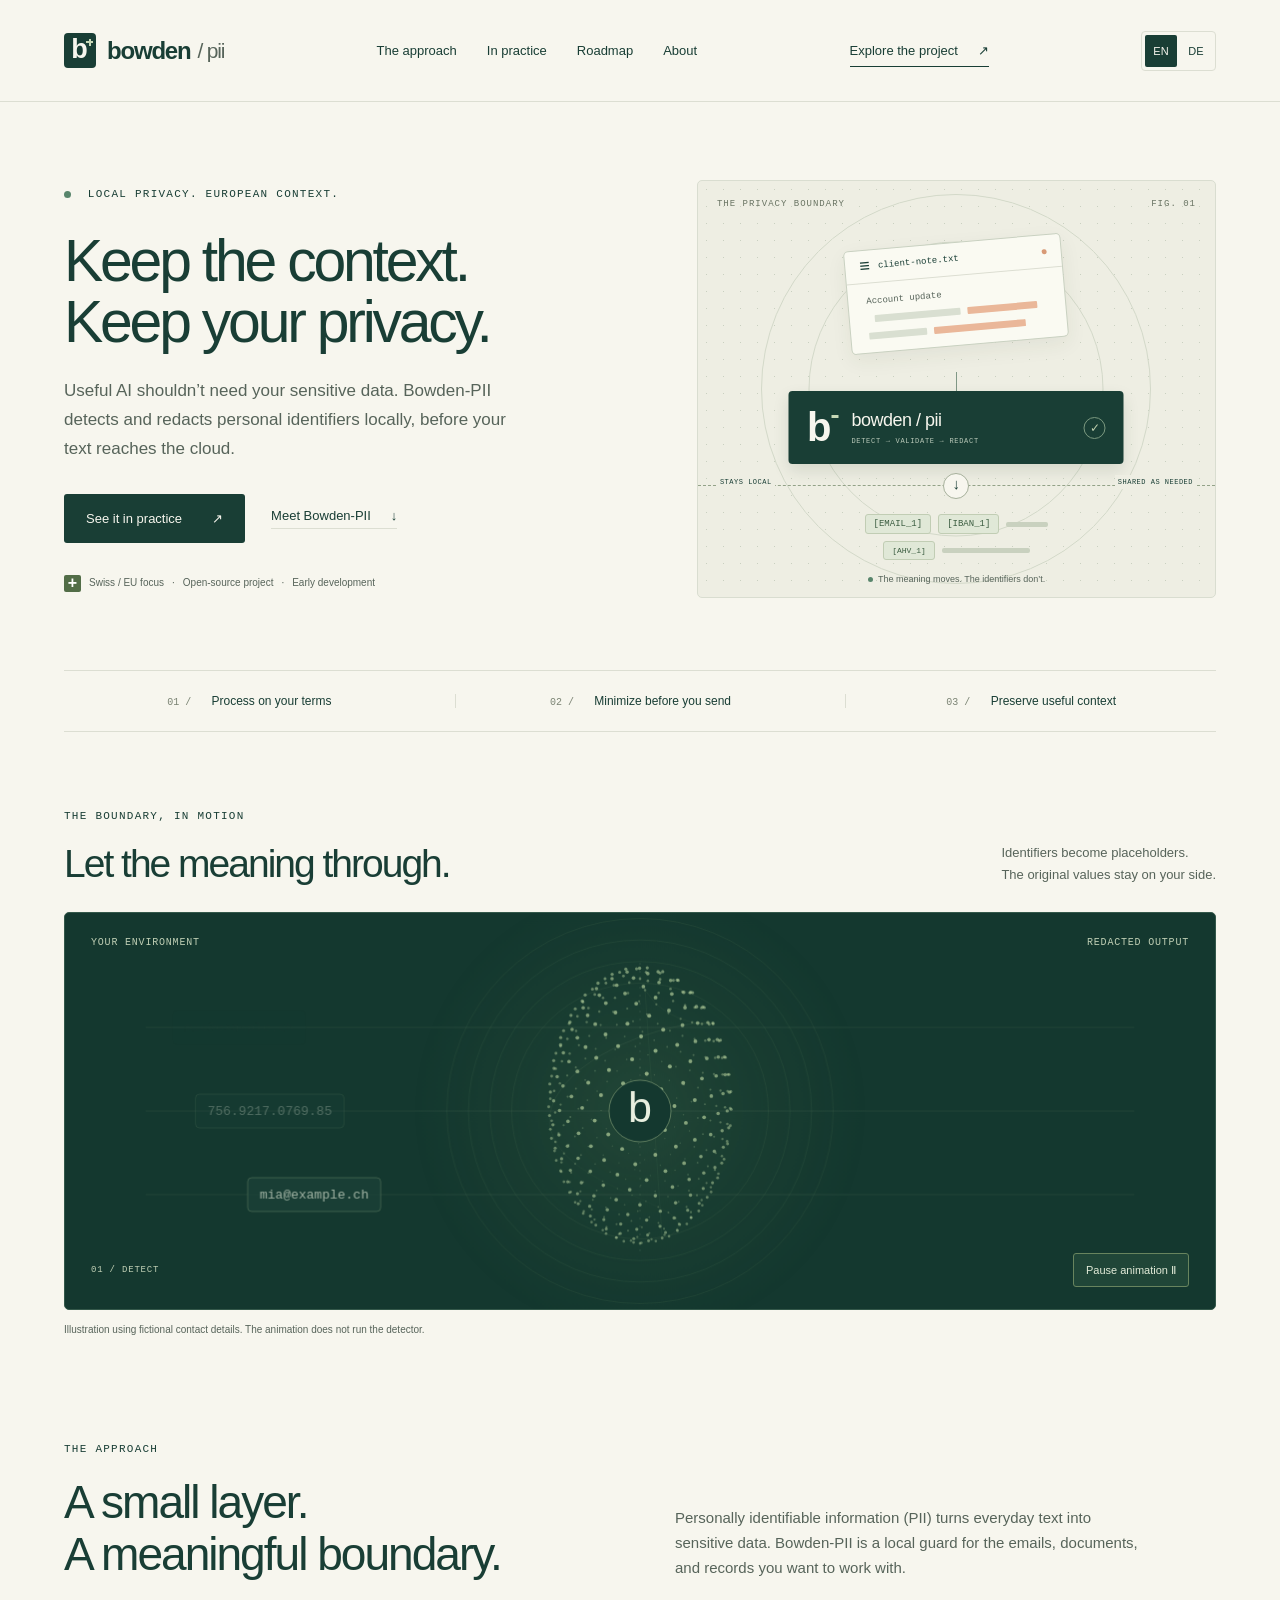
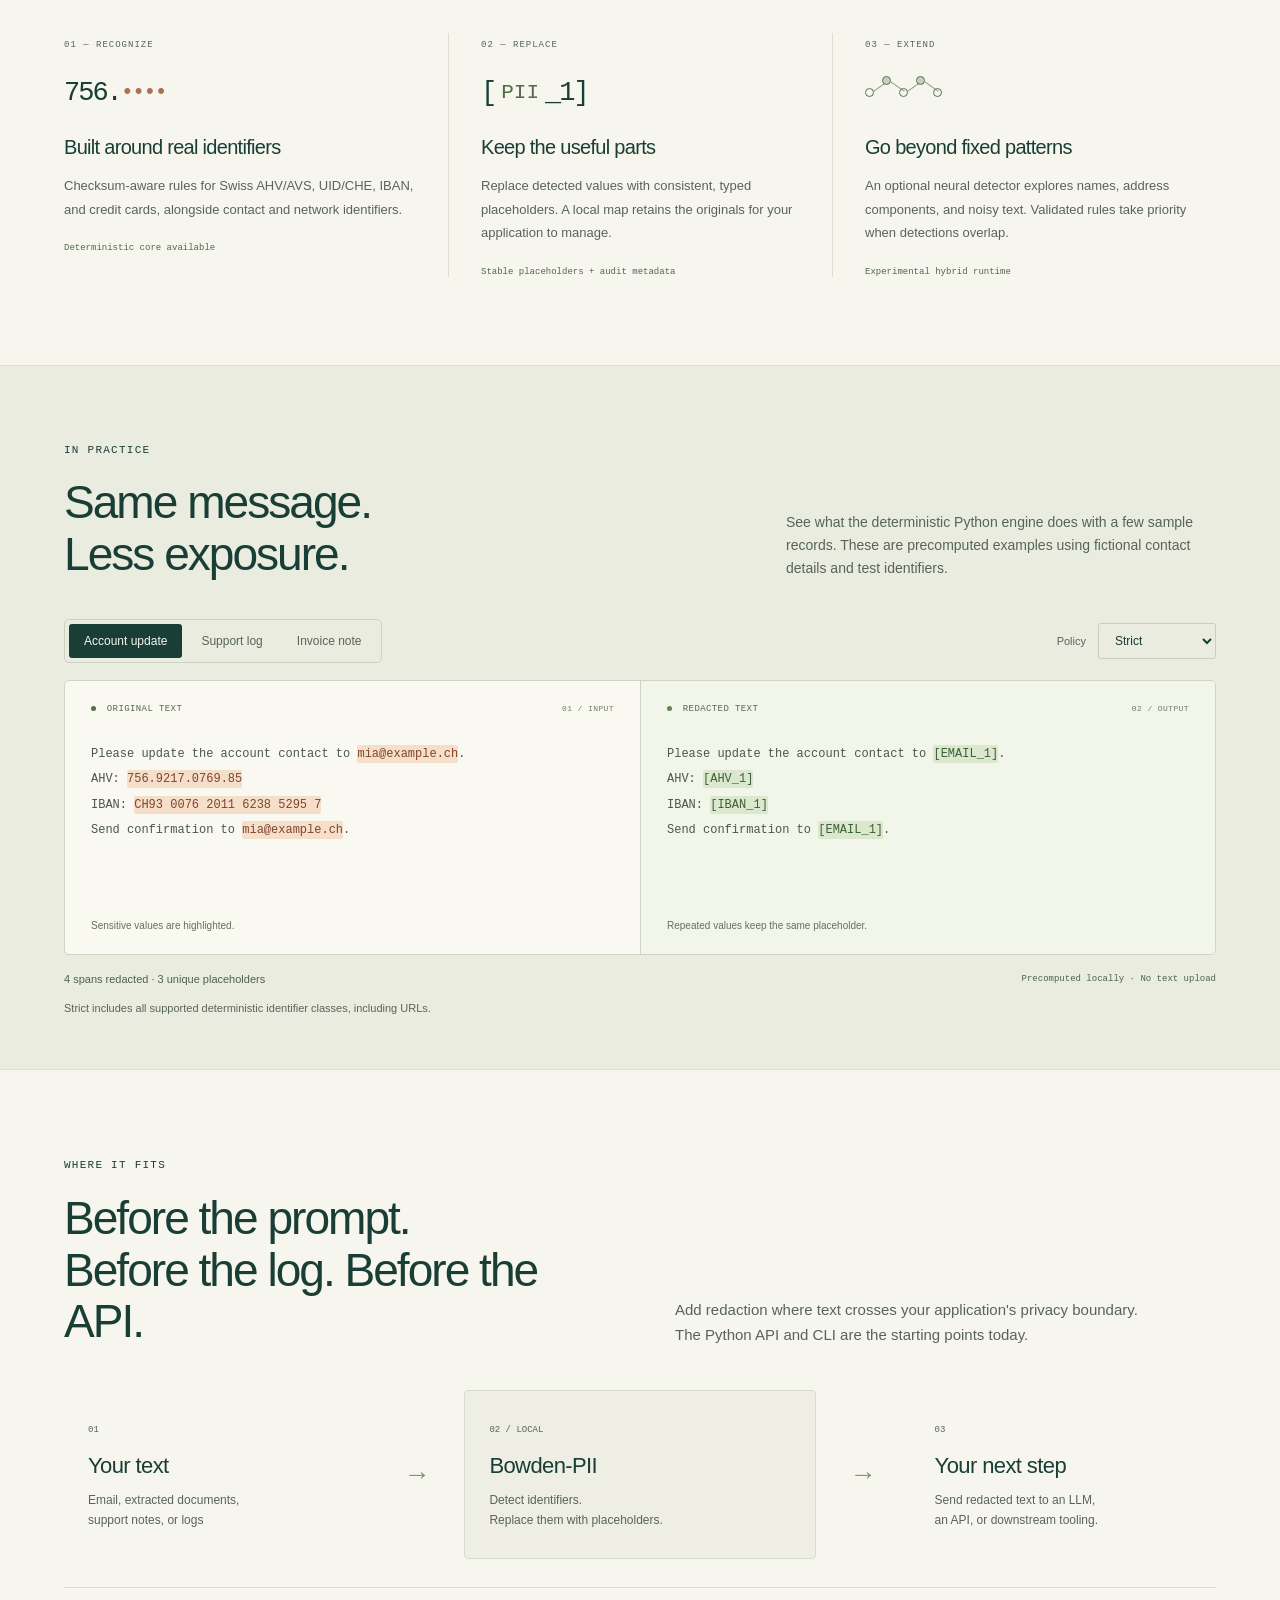
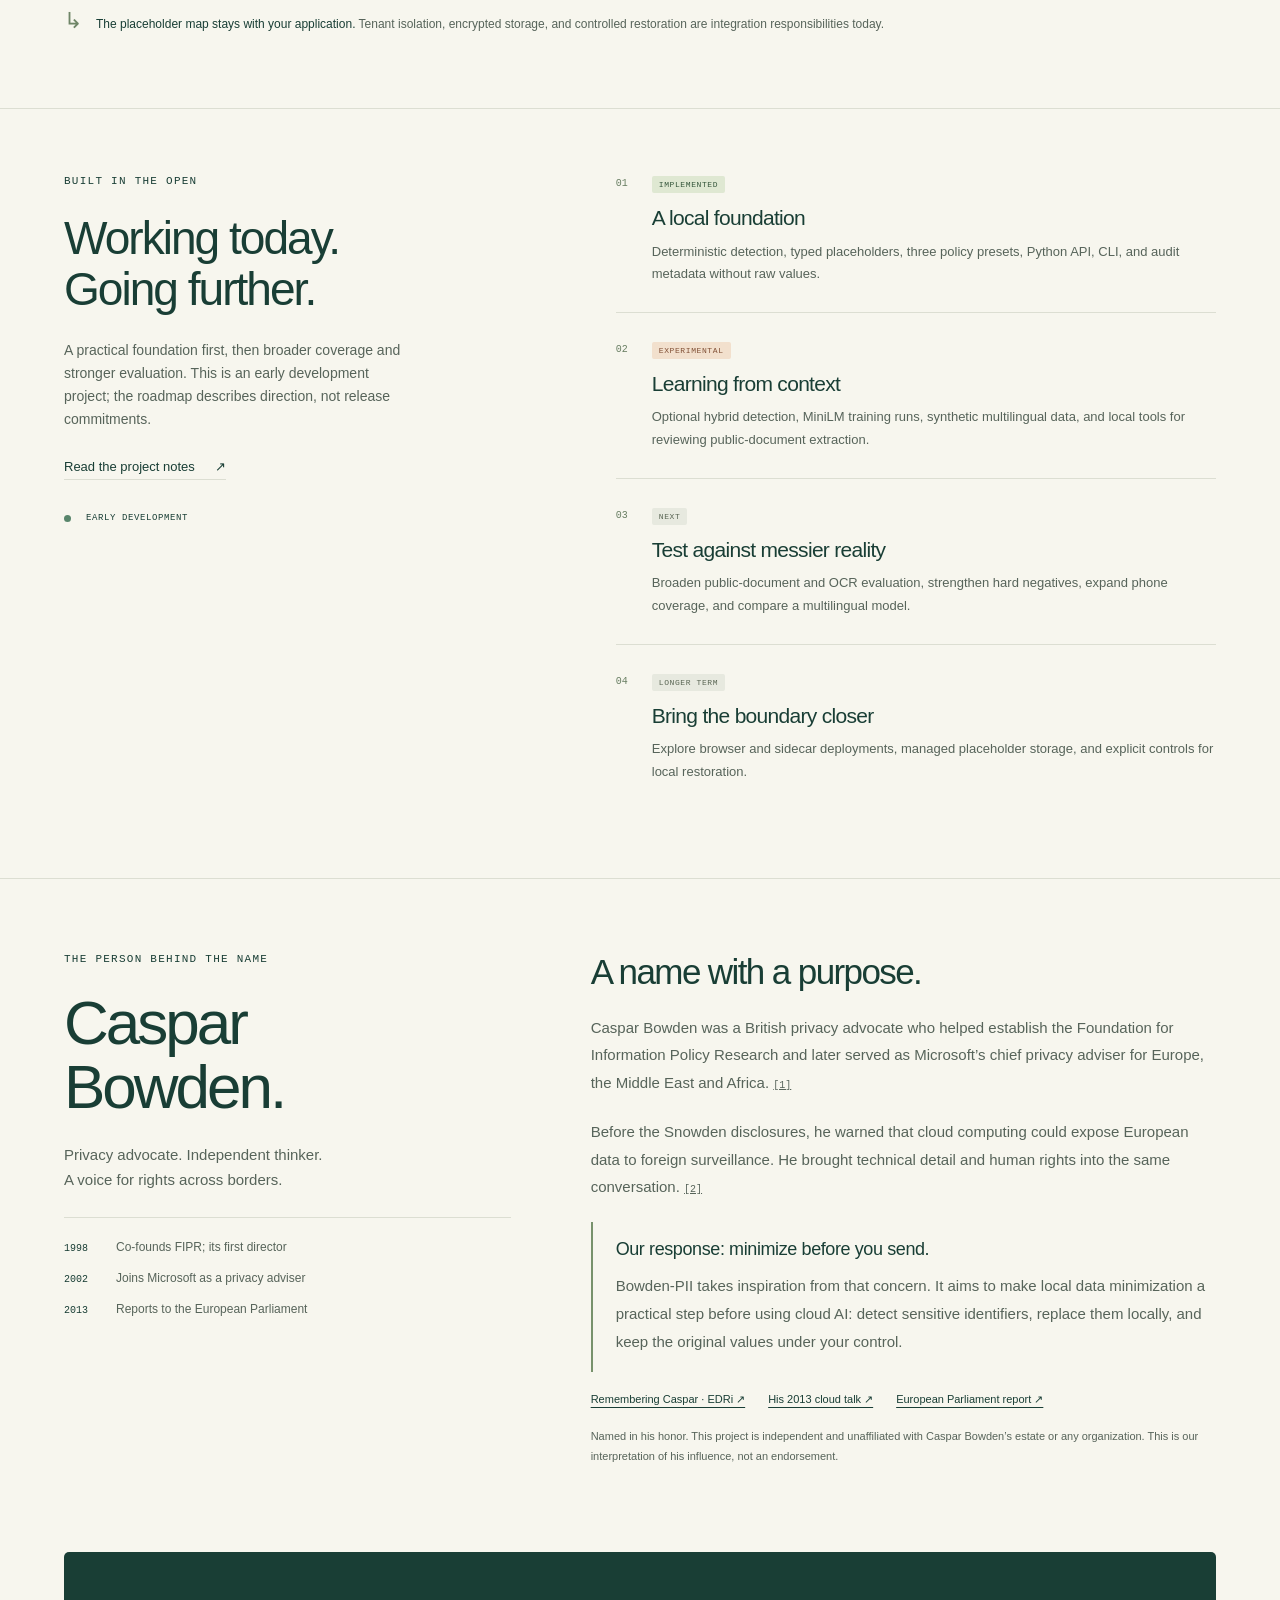
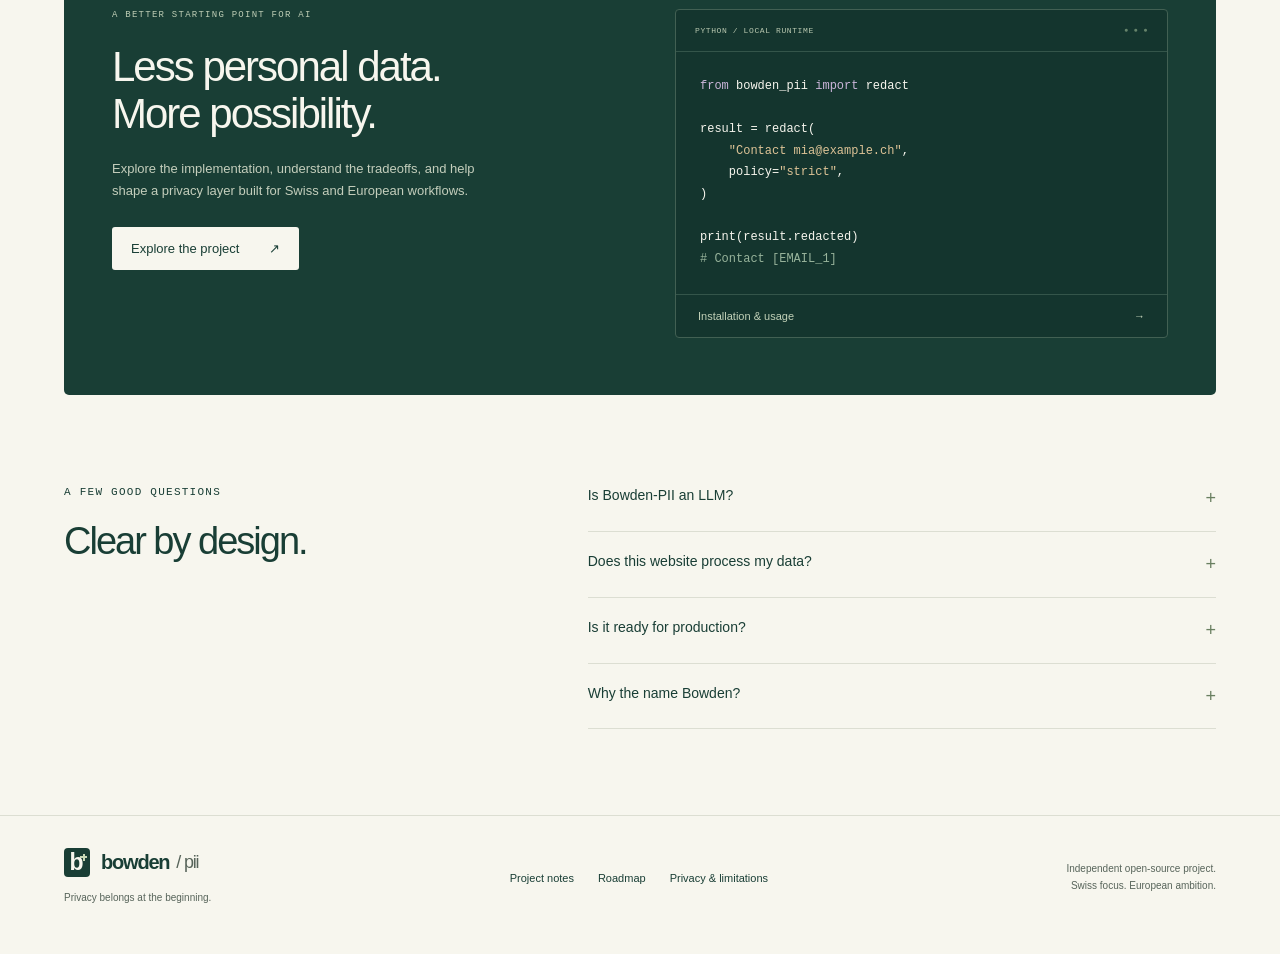
==== website/index.html @ a7e9c9dd "Build bilingual Bowden-PII website with GitHub Pages deployment" ====
<!doctype html>
<html lang="en">
  <head>
    <meta charset="utf-8" />
    <meta name="viewport" content="width=device-width, initial-scale=1" />
    <meta name="theme-color" content="#183f36" />
    <meta
      name="description"
      content="Bowden-PII is an open-source local privacy layer for Swiss and European data. Detect sensitive identifiers and redact text before it reaches an AI service."
    />
    <meta
      property="og:title"
      content="Bowden-PII — Keep the context. Keep your privacy."
    />
    <meta
      property="og:description"
      content="A local privacy layer for Swiss and European data. Explore the project, its working redaction core, and what comes next."
    />
    <meta property="og:type" content="website" />
    <meta property="og:url" content="https://bowden-pii.com/" />
    <meta property="og:locale" content="en_GB" />
    <title>Bowden-PII — Keep the context. Keep your privacy.</title>
    <link rel="icon" href="./favicon.svg" type="image/svg+xml" />
    <link rel="stylesheet" href="./styles.css" />
    <script src="./examples.js" defer></script>
    <script src="./site.js" defer></script>
    <script src="./motion.js" defer></script>
    <link rel="alternate" hreflang="en" href="./index.html" />
    <link rel="alternate" hreflang="de" href="./de/index.html" />
    <link rel="alternate" hreflang="x-default" href="./index.html" />
    <link rel="canonical" href="https://bowden-pii.com/" />
  </head>
  <body>
    <a class="skip-link" href="#main">Skip to content</a>
    <header class="site-header">
      <a class="brand" href="./" aria-label="Bowden-PII home"
        ><span class="brand-mark" aria-hidden="true">b<span></span></span
        >bowden<span class="brand-suffix">/ pii</span></a
      >
      <nav aria-label="Main navigation">
        <a href="#approach">The approach</a>
        <a href="#in-practice">In practice</a>
        <a href="#roadmap">Roadmap</a>
        <a href="#about">About</a>
      </nav>
      <a class="header-cta" href="#get-started"
        >Explore the project <span aria-hidden="true">↗</span></a
      >
      <div class="language-switch" role="group" aria-label="Language">
        <a
          href="./index.html"
          lang="en"
          hreflang="en"
          aria-label="English"
          aria-current="page"
          >EN</a
        ><a href="./de/index.html" lang="de" hreflang="de" aria-label="Deutsch"
          >DE</a
        >
      </div>
    </header>

    <main id="main">
      <section class="hero section-wrap" aria-labelledby="hero-title">
        <div class="hero-copy">
          <p class="eyebrow">
            <span class="status-dot"></span> LOCAL PRIVACY. EUROPEAN CONTEXT.
          </p>
          <h1 id="hero-title">
            Keep the context.<br />Keep your <em>privacy.</em>
          </h1>
          <p class="hero-description">
            Useful AI shouldn’t need your sensitive data. Bowden-PII detects and
            redacts personal identifiers locally, before your text reaches the
            cloud.
          </p>
          <div class="hero-actions">
            <a class="button button-primary" href="#in-practice"
              >See it in practice <span aria-hidden="true">↗</span></a
            >
            <a class="text-link" href="#approach"
              >Meet Bowden-PII <span aria-hidden="true">↓</span></a
            >
          </div>
          <p class="hero-note">
            <span class="small-cross" aria-hidden="true">+</span> Swiss / EU
            focus <span>·</span> Open-source project <span>·</span> Early
            development
          </p>
        </div>

        <div
          class="privacy-diagram"
          role="img"
          aria-label="A local document enters Bowden-PII. Sensitive values stay local, while redacted text can be sent to an AI service."
        >
          <div class="diagram-topline">
            <span>THE PRIVACY BOUNDARY</span><span>FIG. 01</span>
          </div>
          <div class="diagram-orbit orbit-one"></div>
          <div class="diagram-orbit orbit-two"></div>
          <div class="diagram-document">
            <div class="document-heading">
              <span class="document-icon" aria-hidden="true">≡</span>
              client-note.txt <span class="document-dot"></span>
            </div>
            <div class="document-body">
              <span>Account update</span><br /><span
                class="document-line"
              ></span
              ><span class="sensitive-line"></span
              ><span class="document-line short"></span
              ><span class="sensitive-line medium"></span>
            </div>
          </div>
          <div class="connector connector-top"></div>
          <div class="diagram-engine">
            <span class="engine-symbol" aria-hidden="true">b<span></span></span>
            <div>
              <strong>bowden / pii</strong
              ><span>DETECT → VALIDATE → REDACT</span>
            </div>
            <span class="engine-check" aria-hidden="true">✓</span>
          </div>
          <div class="diagram-boundary">
            <span>STAYS LOCAL</span
            ><span class="boundary-lock" aria-hidden="true">↓</span
            ><span>SHARED AS NEEDED</span>
          </div>
          <div class="diagram-output">
            <span class="output-tag">[EMAIL_1]</span
            ><span class="output-tag">[IBAN_1]</span
            ><span class="output-line"></span
            ><span class="output-tag small">[AHV_1]</span
            ><span class="output-line short"></span>
          </div>
          <div class="diagram-caption">
            <span class="status-dot"></span> The meaning moves. The identifiers
            don’t.
          </div>
        </div>
      </section>

      <div class="principles-strip">
        <div><span>01 /</span> Process on your terms</div>
        <div><span>02 /</span> Minimize before you send</div>
        <div><span>03 /</span> Preserve useful context</div>
      </div>

      <section
        class="motion-section section-wrap"
        aria-labelledby="motion-title"
      >
        <div class="motion-heading">
          <div>
            <p class="eyebrow">THE BOUNDARY, IN MOTION</p>
            <h2 id="motion-title">Let the meaning through.</h2>
          </div>
          <p>
            Identifiers become placeholders.<br />The original values stay on
            your side.
          </p>
        </div>
        <div class="motion-stage" id="motion-stage">
          <canvas id="privacy-canvas" aria-hidden="true"></canvas>
          <div class="motion-topline">
            <span>YOUR ENVIRONMENT</span><span>REDACTED OUTPUT</span>
          </div>
          <div class="motion-bottomline">
            <span id="motion-phase">01 / DETECT</span
            ><button
              type="button"
              id="motion-toggle"
              aria-label="Pause animation"
            >
              Pause animation <span aria-hidden="true">Ⅱ</span>
            </button>
          </div>
          <div class="motion-fallback">
            <span>mia@example.ch</span><span>→ bowden / pii →</span
            ><span>[EMAIL_1]</span>
          </div>
        </div>
        <p class="motion-note">
          Illustration using fictional contact details. The animation does not
          run the detector.
        </p>
      </section>

      <section
        id="approach"
        class="section-wrap approach"
        aria-labelledby="approach-title"
      >
        <div class="section-heading">
          <p class="eyebrow">THE APPROACH</p>
          <h2 id="approach-title">
            A small layer.<br />A meaningful boundary.
          </h2>
          <p>
            Personally identifiable information (PII) turns everyday text into
            sensitive data. Bowden-PII is a local guard for the emails,
            documents, and records you want to work with.
          </p>
        </div>
        <div class="feature-grid">
          <article class="feature">
            <span class="feature-number">01 — RECOGNIZE</span>
            <div class="feature-icon identifier-icon" aria-hidden="true">
              756.<span>••••</span>
            </div>
            <h3>Built around real identifiers</h3>
            <p>
              Checksum-aware rules for Swiss AHV/AVS, UID/CHE, IBAN, and credit
              cards, alongside contact and network identifiers.
            </p>
            <span class="feature-label">Deterministic core available</span>
          </article>
          <article class="feature">
            <span class="feature-number">02 — REPLACE</span>
            <div class="feature-icon placeholder-icon" aria-hidden="true">
              [<span>PII</span>_1]
            </div>
            <h3>Keep the useful parts</h3>
            <p>
              Replace detected values with consistent, typed placeholders. A
              local map retains the originals for your application to manage.
            </p>
            <span class="feature-label"
              >Stable placeholders + audit metadata</span
            >
          </article>
          <article class="feature">
            <span class="feature-number">03 — EXTEND</span>
            <div class="feature-icon neural-icon" aria-hidden="true">
              <i></i><i></i><i></i><i></i><i></i>
            </div>
            <h3>Go beyond fixed patterns</h3>
            <p>
              An optional neural detector explores names, address components,
              and noisy text. Validated rules take priority when detections
              overlap.
            </p>
            <span class="feature-label">Experimental hybrid runtime</span>
          </article>
        </div>
      </section>

      <section
        id="in-practice"
        class="practice-section"
        aria-labelledby="practice-title"
      >
        <div class="section-wrap">
          <div class="practice-heading">
            <div>
              <p class="eyebrow">IN PRACTICE</p>
              <h2 id="practice-title">Same message.<br />Less exposure.</h2>
            </div>
            <p>
              See what the deterministic Python engine does with a few sample
              records. These are precomputed examples using fictional contact
              details and test identifiers.
            </p>
          </div>
          <div class="example-toolbar">
            <div
              class="sample-controls"
              role="group"
              aria-label="Choose an example"
            >
              <button
                type="button"
                class="sample-button active"
                data-example="account"
                aria-pressed="true"
              >
                Account update</button
              ><button
                type="button"
                class="sample-button"
                data-example="support"
                aria-pressed="false"
              >
                Support log</button
              ><button
                type="button"
                class="sample-button"
                data-example="invoice"
                aria-pressed="false"
              >
                Invoice note
              </button>
            </div>
            <label class="policy-control"
              >Policy
              <select id="policy">
                <option value="strict">Strict</option>
                <option value="balanced">Balanced</option>
                <option value="permissive">Permissive</option>
              </select></label
            >
          </div>
          <div class="example-panels">
            <div class="example-panel">
              <div class="panel-label">
                <span
                  ><span class="tiny-dot original-dot"></span> ORIGINAL
                  TEXT</span
                ><span>01 / INPUT</span>
              </div>
              <pre id="original-text">
Please update the account contact to mia@example.ch.
AHV: 756.9217.0769.85
IBAN: CH93 0076 2011 6238 5295 7
Send confirmation to mia@example.ch.</pre
              >
              <div class="panel-footnote">
                Sensitive values are highlighted.
              </div>
            </div>
            <div class="example-panel redacted-panel">
              <div class="panel-label">
                <span
                  ><span class="tiny-dot redacted-dot"></span> REDACTED
                  TEXT</span
                ><span>02 / OUTPUT</span>
              </div>
              <pre id="redacted-text">
Please update the account contact to [EMAIL_1].
AHV: [AHV_1]
IBAN: [IBAN_1]
Send confirmation to [EMAIL_1].</pre
              >
              <div class="panel-footnote">
                Repeated values keep the same placeholder.
              </div>
            </div>
          </div>
          <div class="example-summary">
            <p id="example-summary" role="status" aria-live="polite">
              4 spans redacted · 3 unique placeholders
            </p>
            <span>Precomputed locally · No text upload</span>
          </div>
          <p id="policy-description" class="policy-description">
            Strict includes all supported deterministic identifier classes,
            including URLs.
          </p>
          <noscript
            ><p class="noscript-note">
              JavaScript is disabled. The account example above shows
              strict-policy output. Enable JavaScript to switch examples and
              policies.
            </p></noscript
          >
        </div>
      </section>

      <section
        class="section-wrap workflow-section"
        aria-labelledby="workflow-title"
      >
        <div class="section-heading">
          <p class="eyebrow">WHERE IT FITS</p>
          <h2 id="workflow-title">
            Before the prompt.<br />Before the log. Before the API.
          </h2>
          <p>
            Add redaction where text crosses your application's privacy
            boundary. The Python API and CLI are the starting points today.
          </p>
        </div>
        <div class="flow" aria-label="Workflow">
          <div>
            <span>01</span><strong>Your text</strong>
            <p>Email, extracted documents,<br />support notes, or logs</p>
          </div>
          <span class="flow-arrow" aria-hidden="true">→</span>
          <div class="flow-bowden">
            <span>02 / LOCAL</span><strong>Bowden-PII</strong>
            <p>Detect identifiers.<br />Replace them with placeholders.</p>
          </div>
          <span class="flow-arrow" aria-hidden="true">→</span>
          <div>
            <span>03</span><strong>Your next step</strong>
            <p>
              Send redacted text to an LLM,<br />an API, or downstream tooling.
            </p>
          </div>
        </div>
        <div class="boundary-note">
          <span aria-hidden="true">↳</span>
          <p>
            <strong>The placeholder map stays with your application.</strong>
            Tenant isolation, encrypted storage, and controlled restoration are
            integration responsibilities today.
          </p>
        </div>
      </section>

      <section
        id="roadmap"
        class="roadmap-section section-wrap"
        aria-labelledby="roadmap-title"
      >
        <div class="roadmap-intro">
          <p class="eyebrow">BUILT IN THE OPEN</p>
          <h2 id="roadmap-title">Working today.<br />Going further.</h2>
          <p>
            A practical foundation first, then broader coverage and stronger
            evaluation. This is an early development project; the roadmap
            describes direction, not release commitments.
          </p>
          <a href="./project.html#status" class="text-link"
            >Read the project notes <span aria-hidden="true">↗</span></a
          >
          <div class="roadmap-stamp">
            <span class="status-dot"></span> EARLY DEVELOPMENT
          </div>
        </div>
        <div class="roadmap-items">
          <article class="roadmap-item">
            <div class="roadmap-index">01</div>
            <div>
              <span class="status-label available">IMPLEMENTED</span>
              <h3>A local foundation</h3>
              <p>
                Deterministic detection, typed placeholders, three policy
                presets, Python API, CLI, and audit metadata without raw values.
              </p>
            </div>
          </article>
          <article class="roadmap-item">
            <div class="roadmap-index">02</div>
            <div>
              <span class="status-label experimental">EXPERIMENTAL</span>
              <h3>Learning from context</h3>
              <p>
                Optional hybrid detection, MiniLM training runs, synthetic
                multilingual data, and local tools for reviewing public-document
                extraction.
              </p>
            </div>
          </article>
          <article class="roadmap-item">
            <div class="roadmap-index">03</div>
            <div>
              <span class="status-label planned">NEXT</span>
              <h3>Test against messier reality</h3>
              <p>
                Broaden public-document and OCR evaluation, strengthen hard
                negatives, expand phone coverage, and compare a multilingual
                model.
              </p>
            </div>
          </article>
          <article class="roadmap-item">
            <div class="roadmap-index">04</div>
            <div>
              <span class="status-label planned">LONGER TERM</span>
              <h3>Bring the boundary closer</h3>
              <p>
                Explore browser and sidecar deployments, managed placeholder
                storage, and explicit controls for local restoration.
              </p>
            </div>
          </article>
        </div>
      </section>

      <section
        id="about"
        class="section-wrap about-section"
        aria-labelledby="about-title"
      >
        <div class="about-person">
          <p class="eyebrow">THE PERSON BEHIND THE NAME</p>
          <h2 id="about-title">Caspar<br />Bowden.</h2>
          <p>
            Privacy advocate. Independent thinker.<br />A voice for rights
            across borders.
          </p>
          <dl class="about-timeline">
            <div>
              <dt>1998</dt>
              <dd>Co-founds FIPR; its first director</dd>
            </div>
            <div>
              <dt>2002</dt>
              <dd>Joins Microsoft as a privacy adviser</dd>
            </div>
            <div>
              <dt>2013</dt>
              <dd>Reports to the European Parliament</dd>
            </div>
          </dl>
        </div>
        <div class="about-story">
          <h3>A name with a purpose.</h3>
          <p>
            Caspar Bowden was a British privacy advocate who helped establish
            the Foundation for Information Policy Research and later served as
            Microsoft’s chief privacy adviser for Europe, the Middle East and
            Africa.
            <a
              class="source-ref"
              href="https://edri.org/our-work/remembering-caspar-bowden/"
              aria-label="Source: EDRi’s remembrance of Caspar Bowden"
              >[1]</a
            >
          </p>
          <p>
            Before the Snowden disclosures, he warned that cloud computing could
            expose European data to foreign surveillance. He brought technical
            detail and human rights into the same conversation.
            <a
              class="source-ref"
              href="https://www.openrightsgroup.org/app/uploads/2020/03/How_to_wiretap_the_Cloud-25.1.2013.pdf"
              aria-label="Source: Caspar Bowden’s January 2013 cloud talk, PDF"
              >[2]</a
            >
          </p>
          <div class="about-inspiration">
            <h4>Our response: minimize before you send.</h4>
            <p>
              Bowden-PII takes inspiration from that concern. It aims to make
              local data minimization a practical step before using cloud AI:
              detect sensitive identifiers, replace them locally, and keep the
              original values under your control.
            </p>
          </div>
          <div class="about-sources">
            <a href="https://edri.org/our-work/remembering-caspar-bowden/"
              >Remembering Caspar · EDRi ↗</a
            ><a
              href="https://www.openrightsgroup.org/app/uploads/2020/03/How_to_wiretap_the_Cloud-25.1.2013.pdf"
              >His 2013 cloud talk ↗</a
            ><a
              href="https://www.europarl.europa.eu/RegData/etudes/note/join/2013/474405/IPOL-LIBE_NT%282013%29474405_EN.pdf"
              >European Parliament report ↗</a
            >
          </div>
          <p class="about-disclaimer">
            Named in his honor. This project is independent and unaffiliated
            with Caspar Bowden’s estate or any organization. This is our
            interpretation of his influence, not an endorsement.
          </p>
        </div>
      </section>

      <section
        id="get-started"
        class="get-started section-wrap"
        aria-labelledby="start-title"
      >
        <div>
          <p class="eyebrow">A BETTER STARTING POINT FOR AI</p>
          <h2 id="start-title">Less personal data.<br />More possibility.</h2>
          <p>
            Explore the implementation, understand the tradeoffs, and help shape
            a privacy layer built for Swiss and European workflows.
          </p>
          <a class="button button-light" href="./project.html"
            >Explore the project <span aria-hidden="true">↗</span></a
          >
        </div>
        <div class="code-preview">
          <div class="code-topline">
            <span>PYTHON / LOCAL RUNTIME</span
            ><span aria-hidden="true">● ● ●</span>
          </div>
          <pre><code><span class="code-muted">from</span> bowden_pii <span class="code-muted">import</span> redact

result = redact(
    <span class="code-string">"Contact mia@example.ch"</span>,
    policy=<span class="code-string">"strict"</span>,
)

print(result.redacted)
<span class="code-comment"># Contact [EMAIL_1]</span></code></pre>
          <a href="./project.html#getting-started"
            >Installation &amp; usage <span aria-hidden="true">→</span></a
          >
        </div>
      </section>

      <section class="section-wrap faq-section" aria-labelledby="faq-title">
        <div>
          <p class="eyebrow">A FEW GOOD QUESTIONS</p>
          <h2 id="faq-title">Clear by design.</h2>
        </div>
        <div class="faq-items">
          <details>
            <summary>
              Is Bowden-PII an LLM?<span aria-hidden="true">+</span>
            </summary>
            <p>
              It is a local detection and redaction layer that can sit in front
              of an LLM or another service. Its deterministic core works without
              a neural model. The optional hybrid runtime adds a small
              token-classification model.
            </p>
          </details>
          <details>
            <summary>
              Does this website process my data?<span aria-hidden="true"
                >+</span
              >
            </summary>
            <p>
              The examples are fixed, precomputed fixtures. This site has no
              text-upload form, analytics, or third-party scripts. Hosting
              providers still receive ordinary web requests. Running Bowden-PII
              on your own data requires the local Python runtime.
            </p>
          </details>
          <details>
            <summary>
              Is it ready for production?<span aria-hidden="true">+</span>
            </summary>
            <p>
              Bowden-PII is in early development. A working core and
              experimental model runs are available, but synthetic benchmark
              results do not establish real-world reliability. Evaluate your own
              data, review missed detections and false positives, and build the
              surrounding privacy controls before relying on it.
            </p>
          </details>
          <details>
            <summary>
              Why the name Bowden?<span aria-hidden="true">+</span>
            </summary>
            <p>
              The project is named in honor of Caspar Bowden and his work on
              privacy and cloud surveillance. It is independent and unaffiliated
              with his estate or any organization.
            </p>
          </details>
        </div>
      </section>
    </main>
    <footer class="site-footer section-wrap">
      <div>
        <a class="brand" href="./"
          ><span class="brand-mark" aria-hidden="true">b<span></span></span
          >bowden<span class="brand-suffix">/ pii</span></a
        >
        <p>Privacy belongs at the beginning.</p>
      </div>
      <div class="footer-links">
        <a href="./project.html">Project notes</a><a href="#roadmap">Roadmap</a
        ><a href="./project.html#privacy">Privacy &amp; limitations</a>
      </div>
      <p class="footer-note">
        Independent open-source project.<br />Swiss focus. European ambition.
      </p>
    </footer>
  </body>
</html>
---- website/styles.css ----
@charset "UTF-8";

:root {
  --paper: #f7f6ee;
  --ink: #193e35;
  --muted: #57645a;
  --line: #dcded2;
  --green: #244f42;
  --orange: #ac492a;
  --peach: #edac85;
  --soft: #eeeee4;
  --white: #fffef8;
  --mono: "SFMono-Regular", Consolas, "Liberation Mono", monospace;
  --sans: Inter, "Helvetica Neue", Helvetica, Arial, sans-serif;
}
* {
  box-sizing: border-box;
}
html {
  scroll-behavior: smooth;
  scroll-padding-top: 35px;
}
body {
  margin: 0;
  background: var(--paper);
  color: var(--ink);
  font-family: var(--sans);
  font-size: 16px;
  -webkit-font-smoothing: antialiased;
}
a {
  color: inherit;
  text-decoration: none;
}
button,
select {
  font: inherit;
}
button,
a,
select,
summary {
  -webkit-tap-highlight-color: transparent;
}
button,
select,
summary {
  cursor: pointer;
}
a:focus-visible,
button:focus-visible,
select:focus-visible,
summary:focus-visible {
  outline: 3px solid var(--orange);
  outline-offset: 6px;
}
::selection {
  background: #eab394;
  color: #193e35;
}
h1,
h2,
h3,
p {
  margin: 0;
}
h1,
h2,
h3 {
  font-weight: 500;
}
h2 {
  font-size: clamp(32px, 3.6vw, 49px);
  letter-spacing: -2px;
  line-height: 1.12;
}
h3 {
  font-size: 22px;
  letter-spacing: -0.7px;
  line-height: 1.3;
}
p {
  line-height: 1.65;
}
.section-wrap {
  max-width: 1280px;
  margin-inline: auto;
  padding-inline: 64px;
}
.eyebrow {
  font-family: var(--mono);
  font-size: 11px;
  font-weight: 500;
  letter-spacing: 1.25px;
  line-height: 1.5;
}
.status-dot {
  display: inline-block;
  width: 7px;
  height: 7px;
  border-radius: 50%;
  background: #58856b;
  margin-right: 9px;
  vertical-align: middle;
}
.skip-link {
  position: absolute;
  top: -80px;
  left: 20px;
  z-index: 5;
  background: var(--ink);
  color: white;
  padding: 14px;
}
.skip-link:focus {
  top: 10px;
}
.site-header {
  height: 102px;
  margin: auto;
  max-width: 1280px;
  padding: 0 64px;
  display: flex;
  align-items: center;
  justify-content: space-between;
  border-bottom: 1px solid var(--line);
  gap: 30px;
}
.brand {
  display: inline-flex;
  align-items: center;
  gap: 7px;
  font-size: 24px;
  letter-spacing: -1.2px;
  font-weight: 600;
  white-space: nowrap;
}
.brand-suffix {
  font-weight: 400;
  color: var(--muted);
  font-size: 21px;
}
.brand-mark {
  position: relative;
  background: var(--ink);
  color: var(--paper);
  font-size: 27px;
  font-weight: 600;
  line-height: 33px;
  width: 32px;
  height: 35px;
  text-align: center;
  margin-right: 4px;
  border-radius: 4px;
  letter-spacing: -2px;
  padding-right: 3px;
}
.brand-mark span {
  position: absolute;
  width: 7px;
  height: 2px;
  right: 3px;
  top: 8px;
  background: var(--peach);
}
.brand-mark span:after {
  content: "";
  position: absolute;
  background: var(--peach);
  width: 2px;
  height: 7px;
  left: 2.5px;
  top: -2.5px;
}
.site-header nav {
  display: flex;
  gap: 30px;
  font-size: 13px;
}
.site-header nav a:hover,
.footer-links a:hover {
  color: var(--orange);
}
.header-cta {
  border-bottom: 1px solid var(--ink);
  padding-block: 8px;
  font-size: 13px;
}
.header-cta span {
  margin-left: 16px;
}
.hero {
  padding-block: 78px 72px;
  display: grid;
  grid-template-columns: 1.15fr 1fr;
  gap: 36px;
  align-items: center;
}
.hero h1 {
  font-size: clamp(46px, 4.6vw, 64px);
  line-height: 1.04;
  letter-spacing: -3.2px;
  margin: 27px 0 25px;
}
.hero h1 em {
  font-family: Georgia, "Times New Roman", serif;
  font-weight: 400;
  color: var(--orange);
}
.hero-description {
  font-size: 17px;
  max-width: 455px;
  color: var(--muted);
  line-height: 1.7;
}
.hero-actions {
  display: flex;
  align-items: center;
  gap: 26px;
  margin: 30px 0 32px;
}
.button {
  display: inline-flex;
  gap: 30px;
  justify-content: space-between;
  align-items: center;
  padding: 17px 22px;
  font-size: 13px;
  border-radius: 3px;
  transition:
    background 0.15s,
    transform 0.15s;
}
.button:hover {
  transform: translateY(-2px);
}
.button-primary {
  background: var(--ink);
  color: var(--paper);
}
.button-primary:hover {
  background: #2e5e4e;
}
.text-link {
  font-size: 13px;
  display: inline-flex;
  align-items: center;
  gap: 20px;
  border-bottom: 1px solid var(--line);
  padding-bottom: 5px;
}
.text-link:hover {
  border-color: var(--orange);
  color: var(--orange);
}
.hero-note {
  display: flex;
  flex-wrap: wrap;
  align-items: center;
  gap: 8px;
  font-size: 10px;
  color: var(--muted);
}
.small-cross {
  background: var(--orange);
  color: white;
  font-size: 16px;
  font-weight: bold;
  line-height: 16px;
  text-align: center;
  width: 17px;
  height: 17px;
  border-radius: 2px;
}
.privacy-diagram {
  height: 418px;
  position: relative;
  border: 1px solid #d9ddd0;
  border-radius: 5px;
  background-color: #eeeee3;
  background-image: radial-gradient(#c9d0c0 0.8px, transparent 0.8px);
  background-size: 17px 17px;
  overflow: hidden;
}
.diagram-topline {
  position: absolute;
  inset: 18px 19px auto;
  display: flex;
  justify-content: space-between;
  font-family: var(--mono);
  font-size: 9px;
  letter-spacing: 1px;
  color: #697463;
}
.diagram-orbit {
  position: absolute;
  border: 1px solid #d3d9c9;
  border-radius: 50%;
  width: 390px;
  height: 390px;
  left: 50%;
  top: 50%;
  transform: translate(-50%, -50%);
}
.orbit-two {
  width: 295px;
  height: 295px;
}
.diagram-document {
  position: absolute;
  width: 218px;
  background: #fafaf2;
  top: 61px;
  left: 50%;
  transform: translateX(-50%) rotate(-5deg);
  border: 1px solid #c9d1c1;
  border-radius: 5px;
  box-shadow: 0 7px 20px #283e2310;
}
.document-heading {
  padding: 10px 14px;
  display: flex;
  gap: 8px;
  align-items: center;
  font-family: var(--mono);
  font-size: 9px;
  border-bottom: 1px solid var(--line);
}
.document-dot {
  margin-left: auto;
  width: 5px;
  height: 5px;
  background: #d89a76;
  border-radius: 50%;
}
.document-icon {
  font-size: 18px;
  line-height: 12px;
}
.document-body {
  padding: 13px 18px;
  font-family: var(--mono);
  font-size: 9px;
  color: var(--muted);
  display: flex;
  flex-wrap: wrap;
  column-gap: 7px;
  row-gap: 7px;
}
.document-body > span:first-child {
  width: 100%;
  margin-bottom: 2px;
}
.document-line,
.sensitive-line {
  display: inline-block;
  height: 7px;
  border-radius: 1px;
  width: 86px;
  background: #d9dfd1;
}
.document-line.short {
  width: 58px;
}
.sensitive-line {
  width: 70px;
  background: #eab799;
}
.sensitive-line.medium {
  width: 92px;
}
.connector-top {
  position: absolute;
  height: 23px;
  top: 191px;
  left: 50%;
  border-left: 1px solid #809886;
}
.diagram-engine {
  position: absolute;
  top: 210px;
  left: 50%;
  transform: translateX(-50%);
  width: 82%;
  max-width: 335px;
  background: var(--ink);
  color: var(--paper);
  display: flex;
  align-items: center;
  gap: 13px;
  padding: 16px 18px;
  border-radius: 4px;
  box-shadow: 0 7px 16px #243d2820;
}
.engine-symbol {
  font-size: 40px;
  line-height: 41px;
  font-weight: 600;
  letter-spacing: -3px;
  position: relative;
  padding-right: 10px;
}
.engine-symbol span {
  position: absolute;
  right: 0;
  top: 8px;
  width: 7px;
  height: 3px;
  background: var(--peach);
}
.diagram-engine strong {
  font-size: 18px;
  font-weight: 500;
  letter-spacing: -0.5px;
}
.diagram-engine > div > span {
  font-family: var(--mono);
  font-size: 7px;
  letter-spacing: 0.7px;
  display: block;
  margin-top: 6px;
  color: #bbcaba;
}
.engine-check {
  margin-left: auto;
  font-size: 12px;
  border: 1px solid #7b9980;
  border-radius: 50%;
  height: 22px;
  width: 22px;
  text-align: center;
  line-height: 20px;
  color: #bfcfae;
}
.diagram-boundary {
  position: absolute;
  top: 304px;
  left: 0;
  width: 100%;
  border-top: 1px dashed #93a288;
  display: flex;
  align-items: center;
  justify-content: space-between;
  padding: 0 19px;
  font-family: var(--mono);
  font-size: 7px;
  letter-spacing: 0.5px;
}
.diagram-boundary > span:not(.boundary-lock) {
  position: relative;
  top: -11px;
  background: #eeeee3;
  padding: 3px;
}
.boundary-lock {
  position: absolute;
  left: calc(50% - 13px);
  top: -13px;
  width: 26px;
  height: 26px;
  text-align: center;
  line-height: 23px;
  background: var(--paper);
  border: 1px solid #a6b09b;
  border-radius: 50%;
  font-size: 15px;
}
.diagram-output {
  position: absolute;
  top: 333px;
  left: 50%;
  transform: translateX(-50%);
  width: 240px;
  display: flex;
  gap: 7px;
  flex-wrap: wrap;
  align-items: center;
  justify-content: center;
}
.output-tag {
  font-family: var(--mono);
  font-size: 9px;
  border: 1px solid #c1cdb4;
  color: #3b5d41;
  padding: 4px 8px;
  background: #e0e8d7;
  border-radius: 3px;
}
.output-tag.small {
  font-size: 8px;
}
.output-line {
  height: 5px;
  background: #c9d1bf;
  width: 42px;
  border-radius: 2px;
}
.output-line.short {
  width: 88px;
}
.diagram-caption {
  position: absolute;
  bottom: 13px;
  width: 100%;
  text-align: center;
  font-size: 9px;
  color: var(--muted);
}
.diagram-caption .status-dot {
  height: 5px;
  width: 5px;
  margin-right: 3px;
}
.principles-strip {
  max-width: 1152px;
  margin: auto;
  display: grid;
  grid-template-columns: repeat(3, 1fr);
  border-block: 1px solid var(--line);
  padding: 23px 0;
  gap: 20px;
  font-size: 12px;
}
.principles-strip > div {
  text-align: center;
}
.principles-strip > div + div {
  border-left: 1px solid var(--line);
}
.principles-strip span {
  font-family: var(--mono);
  color: #7b8474;
  font-size: 10px;
  margin-right: 17px;
}
.approach {
  padding-block: 92px 88px;
}
.section-heading {
  display: grid;
  grid-template-columns: 1fr 1fr;
  gap: 20px 70px;
  align-items: end;
}
.section-heading .eyebrow {
  grid-column: 1/-1;
}
.section-heading > p:last-child {
  color: var(--muted);
  font-size: 15px;
  max-width: 470px;
}
.feature-grid {
  display: grid;
  grid-template-columns: repeat(3, 1fr);
  margin-top: 53px;
  gap: 0;
}
.feature {
  padding-right: 32px;
}
.feature + .feature {
  border-left: 1px solid var(--line);
  padding-left: 32px;
}
.feature:last-child {
  padding-right: 0;
}
.feature-number {
  font-family: var(--mono);
  font-size: 9px;
  letter-spacing: 1px;
  color: var(--muted);
}
.feature-icon {
  height: 83px;
  display: flex;
  align-items: center;
  font-family: var(--mono);
  font-size: 27px;
  letter-spacing: -2px;
}
.identifier-icon span {
  color: #ac7055;
  font-size: 22px;
}
.placeholder-icon span {
  color: var(--orange);
  font-size: 21px;
  margin-inline: 6px;
  letter-spacing: 0;
}
.neural-icon {
  gap: 8px;
}
.neural-icon i {
  width: 9px;
  height: 9px;
  border: 1px solid #50745d;
  border-radius: 50%;
  position: relative;
}
.neural-icon i:nth-child(even) {
  transform: translateY(-12px);
  background: #c7d0b9;
}
.neural-icon i:not(:last-child):after {
  content: "";
  width: 17px;
  height: 1px;
  background: #889a7f;
  position: absolute;
  left: 6px;
  top: -3px;
  transform: rotate(-35deg);
}
.neural-icon i:nth-child(even):after {
  transform: rotate(35deg);
  top: 9px;
}
.feature h3 {
  margin-bottom: 14px;
  font-size: 20px;
}
.feature p {
  font-size: 13px;
  color: var(--muted);
  line-height: 1.8;
}
.feature-label {
  font-family: var(--mono);
  display: block;
  font-size: 9px;
  color: #4e6752;
  margin-top: 22px;
}
.practice-section {
  background: #eaece0;
  border-block: 1px solid #dde0d3;
  padding-block: 76px 51px;
}
.practice-heading {
  display: flex;
  align-items: flex-end;
  justify-content: space-between;
  gap: 70px;
}
.practice-heading h2 {
  margin-top: 19px;
}
.practice-heading > p {
  max-width: 430px;
  font-size: 14px;
  color: var(--muted);
}
.example-toolbar {
  display: flex;
  justify-content: space-between;
  gap: 24px;
  align-items: center;
  margin-top: 39px;
  margin-bottom: 17px;
}
.sample-controls {
  display: flex;
  gap: 4px;
  padding: 4px;
  border: 1px solid #cdd3c4;
  border-radius: 5px;
}
.sample-button {
  border: 0;
  color: var(--muted);
  background: transparent;
  border-radius: 3px;
  padding: 10px 15px;
  font-size: 12px;
}
.sample-button:hover {
  background: #e0e4d7;
}
.sample-button.active {
  background: var(--ink);
  color: var(--paper);
}
.policy-control {
  display: flex;
  align-items: center;
  gap: 12px;
  font-size: 11px;
  color: var(--muted);
}
select {
  border: 1px solid #c9cebf;
  border-radius: 3px;
  background: transparent;
  padding: 9px 25px 9px 12px;
  color: var(--ink);
  font-size: 12px;
}
.example-panels {
  display: grid;
  grid-template-columns: 1fr 1fr;
  border: 1px solid #cfd4c4;
  border-radius: 5px;
  overflow: hidden;
  background: #f9f9f1;
}
.example-panel {
  min-width: 0;
  padding: 23px 26px;
}
.example-panel + .example-panel {
  border-left: 1px solid #cfd4c4;
  background: #f2f5e9;
}
.panel-label {
  display: flex;
  justify-content: space-between;
  gap: 8px;
  font-family: var(--mono);
  font-size: 9px;
  letter-spacing: 0.4px;
  color: #566852;
}
.panel-label > span:last-child {
  color: #707d66;
  font-size: 8px;
}
.tiny-dot {
  display: inline-block;
  width: 5px;
  height: 5px;
  border-radius: 50%;
  margin-right: 5px;
  vertical-align: middle;
}
.original-dot {
  background: var(--orange);
}
.redacted-dot {
  background: #648354;
}
.example-panel pre {
  font-family: var(--mono);
  font-size: 12px;
  line-height: 2.1;
  white-space: pre-wrap;
  overflow-wrap: anywhere;
  margin: 28px 0 24px;
  min-height: 154px;
  color: #4a584b;
}
.example-panel mark {
  background: #f5dfca;
  color: #804529;
  border-radius: 2px;
  padding: 2px 0;
}
.example-panel.redacted-panel mark {
  background: #dce8cd;
  color: #3d603a;
}
.panel-footnote {
  font-size: 10px;
  color: #65715e;
}
.example-summary {
  display: flex;
  align-items: center;
  justify-content: space-between;
  gap: 20px;
  margin-top: 15px;
  color: #4d6449;
  font-size: 11px;
}
.example-summary > span {
  font-family: var(--mono);
  font-size: 9px;
}
.policy-description {
  font-size: 11px;
  color: var(--muted);
  margin-top: 11px;
}
.noscript-note {
  font-size: 12px;
  margin-top: 15px;
}
.workflow-section {
  padding-block: 87px 74px;
}
.flow {
  display: grid;
  grid-template-columns: 1fr 65px 1.15fr 65px 1fr;
  align-items: center;
  gap: 15px;
  margin-top: 42px;
}
.flow > div {
  padding: 27px 24px;
}
.flow > div > span {
  font-family: var(--mono);
  font-size: 9px;
  color: var(--muted);
}
.flow strong {
  display: block;
  font-size: 22px;
  font-weight: 500;
  letter-spacing: -0.6px;
  margin: 17px 0 11px;
}
.flow p {
  font-size: 12px;
  line-height: 1.7;
  color: var(--muted);
}
.flow .flow-bowden {
  background: #eeeee4;
  border: 1px solid #d5dccb;
  border-radius: 4px;
}
.flow-arrow {
  text-align: center;
  color: #859078;
  font-size: 27px;
  font-weight: 300;
}
.boundary-note {
  display: flex;
  gap: 14px;
  align-items: baseline;
  border-top: 1px solid var(--line);
  padding-top: 20px;
  margin-top: 28px;
  font-size: 12px;
  color: var(--muted);
}
.boundary-note > span {
  font-size: 22px;
  color: #6f8567;
}
.boundary-note strong {
  font-weight: 500;
  color: var(--ink);
}
.roadmap-section {
  display: grid;
  grid-template-columns: 1fr 1.3fr;
  gap: 90px;
  padding-block: 64px 94px;
  border-top: 1px solid var(--line);
}
.roadmap-intro h2 {
  margin: 23px 0;
}
.roadmap-intro > p:not(.eyebrow) {
  font-size: 14px;
  color: var(--muted);
  margin-bottom: 26px;
  max-width: 340px;
}
.roadmap-stamp {
  font-family: var(--mono);
  font-size: 9px;
  letter-spacing: 0.6px;
  margin-top: 33px;
}
.roadmap-item {
  display: flex;
  gap: 24px;
  padding: 26px 0;
  border-bottom: 1px solid var(--line);
}
.roadmap-item:first-child {
  padding-top: 0;
}
.roadmap-item:last-child {
  border-bottom: 0;
  padding-bottom: 0;
}
.roadmap-index {
  font-family: var(--mono);
  font-size: 10px;
  line-height: 22px;
  color: #687e62;
}
.status-label {
  font-family: var(--mono);
  font-size: 8px;
  letter-spacing: 0.6px;
  display: inline-block;
  padding: 4px 7px;
  border-radius: 2px;
}
.available {
  background: #dfe8d2;
  color: #35563b;
}
.experimental {
  background: #f2e0cd;
  color: #815036;
}
.planned {
  background: #e7e9df;
  color: #596553;
}
.roadmap-item h3 {
  margin: 11px 0 9px;
  font-size: 21px;
}
.roadmap-item p {
  font-size: 13px;
  color: var(--muted);
  line-height: 1.75;
}
.get-started {
  background: var(--ink);
  color: var(--paper);
  border-radius: 5px;
  display: grid;
  grid-template-columns: 1fr 1fr;
  gap: 70px;
  max-width: 1152px;
  padding: 57px 48px;
}
.get-started .eyebrow {
  color: #becdb5;
  font-size: 9px;
}
.get-started h2 {
  margin: 21px 0;
  font-size: 42px;
}
.get-started p:not(.eyebrow) {
  font-size: 13px;
  color: #c4cebc;
  max-width: 365px;
  margin-bottom: 26px;
}
.button-light {
  background: var(--paper);
  color: var(--ink);
  padding: 14px 19px;
}
.button-light:hover {
  background: #dee7d4;
}
.code-preview {
  background: #14352e;
  border: 1px solid #426053;
  border-radius: 4px;
  align-self: center;
  overflow: hidden;
}
.code-topline {
  display: flex;
  justify-content: space-between;
  gap: 15px;
  padding: 16px 19px;
  border-bottom: 1px solid #34554a;
  color: #b9c8b0;
  font-family: var(--mono);
  font-size: 8px;
  letter-spacing: 0.6px;
}
.code-topline > span:last-child {
  color: #66836b;
  font-size: 7px;
}
.code-preview pre {
  margin: 24px;
  font-family: var(--mono);
  font-size: 12px;
  line-height: 1.8;
  overflow: auto;
}
.code-preview > a {
  display: flex;
  justify-content: space-between;
  font-size: 11px;
  padding: 15px 22px;
  border-top: 1px solid #34554a;
  color: #c3d2b9;
}
.code-preview > a:hover {
  background: #23493c;
}
.code-muted {
  color: #cbb6da;
}
.code-string {
  color: #ddc396;
}
.code-comment {
  color: #97b39b;
}
.faq-section {
  padding-block: 89px 86px;
  display: grid;
  grid-template-columns: 1fr 1.4fr;
  gap: 75px;
}
.faq-section h2 {
  margin-top: 19px;
  font-size: 38px;
}
.faq-items details {
  border-bottom: 1px solid var(--line);
  padding: 18px 0;
}
.faq-items details:first-child {
  padding-top: 0;
}
.faq-items summary {
  display: flex;
  justify-content: space-between;
  gap: 20px;
  font-size: 14px;
  list-style: none;
  line-height: 1.6;
}
.faq-items summary::-webkit-details-marker {
  display: none;
}
.faq-items summary span {
  font-size: 18px;
  color: #697f60;
}
.faq-items details[open] summary span {
  transform: rotate(45deg);
}
.faq-items details p {
  font-size: 13px;
  color: var(--muted);
  padding-top: 16px;
  padding-right: 25px;
}
.site-footer {
  border-top: 1px solid var(--line);
  display: flex;
  justify-content: space-between;
  gap: 30px;
  align-items: center;
  padding-block: 32px 38px;
}
.site-footer .brand {
  font-size: 20px;
}
.site-footer .brand-suffix {
  font-size: 18px;
}
.site-footer .brand-mark {
  width: 26px;
  height: 29px;
  font-size: 23px;
  line-height: 28px;
}
.site-footer > div > p {
  font-size: 10px;
  color: var(--muted);
  margin-top: 13px;
}
.footer-links {
  display: flex;
  gap: 24px;
  font-size: 11px;
}
.footer-note {
  font-size: 10px;
  color: var(--muted);
  text-align: right;
}

/* The project guide shares the landing page's visual language. */
.guide-hero {
  padding-block: 66px 49px;
  border-bottom: 1px solid var(--line);
}
.guide-hero h1 {
  font-size: clamp(42px, 5vw, 64px);
  line-height: 1.08;
  letter-spacing: -2.7px;
  margin: 23px 0;
}
.guide-hero > p:last-child {
  max-width: 690px;
  color: var(--muted);
  font-size: 17px;
}
.guide-layout {
  display: grid;
  grid-template-columns: 210px 1fr;
  gap: 65px;
  padding-block: 56px 85px;
}
.guide-nav {
  align-self: start;
  position: sticky;
  top: 30px;
  display: flex;
  flex-direction: column;
  gap: 17px;
  font-size: 13px;
}
.guide-nav > a:hover {
  color: var(--orange);
}
.guide-content {
  min-width: 0;
}
.guide-content section + section {
  margin-top: 56px;
  padding-top: 38px;
  border-top: 1px solid var(--line);
}
.guide-content h2 {
  font-size: 32px;
  letter-spacing: -1px;
  margin-bottom: 22px;
}
.guide-content h3 {
  font-size: 20px;
  margin: 25px 0 14px;
}
.guide-content p,
.guide-content li {
  color: var(--muted);
  font-size: 14px;
  line-height: 1.8;
}
.guide-content p + p {
  margin-top: 16px;
}
.guide-content ul,
.guide-content ol {
  padding-left: 22px;
}
.guide-content li + li {
  margin-top: 8px;
}
.guide-content a:not(.button) {
  text-decoration: underline;
  text-underline-offset: 4px;
}
.guide-content code {
  font-family: var(--mono);
  font-size: 0.9em;
  overflow-wrap: anywhere;
}
.guide-content pre {
  background: #eaece0;
  border: 1px solid var(--line);
  padding: 22px;
  margin-block: 22px;
  font-size: 13px;
  line-height: 1.8;
  overflow-x: auto;
}
.guide-note {
  border-left: 3px solid var(--orange);
  background: #efeee2;
  padding: 17px 22px;
  margin-top: 22px;
}
.coverage-table {
  width: 100%;
  border-collapse: collapse;
  margin-block: 22px;
  text-align: left;
  font-size: 13px;
}
.coverage-table th {
  font-weight: 500;
  color: var(--ink);
}
.coverage-table td {
  color: var(--muted);
}
.coverage-table th,
.coverage-table td {
  padding: 13px 10px;
  border-bottom: 1px solid var(--line);
  line-height: 1.6;
}
.coverage-table th:first-child,
.coverage-table td:first-child {
  padding-left: 0;
}
.guide-content strong {
  color: var(--ink);
  font-weight: 600;
}
.guide-content .eyebrow {
  font-size: 10px;
}
.guide-content .status-label {
  margin-right: 8px;
}

@media (min-width: 1440px) {
  .hero {
    padding-block: 96px 88px;
  }
  .hero h1 {
    font-size: 65px;
  }
  .privacy-diagram {
    height: 436px;
  }
  .diagram-document {
    top: 69px;
  }
  .diagram-engine {
    top: 218px;
  }
  .diagram-boundary {
    top: 312px;
  }
  .diagram-output {
    top: 344px;
  }
}
@media (max-width: 1100px) {
  .section-wrap {
    padding-inline: 36px;
  }
  .site-header {
    padding-inline: 36px;
  }
  .hero {
    gap: 24px;
  }
  .hero h1 {
    font-size: 49px;
    letter-spacing: -2.7px;
  }
  .hero-description {
    font-size: 15px;
  }
  .hero-actions {
    gap: 19px;
  }
  .hero-note {
    font-size: 9px;
    gap: 6px;
  }
  .principles-strip {
    margin-inline: 36px;
  }
  .get-started {
    margin-inline: 36px;
    padding: 42px 32px;
    gap: 35px;
  }
  .site-header nav {
    gap: 21px;
  }
  .header-cta {
    font-size: 12px;
  }
  .roadmap-section {
    gap: 50px;
  }
  .feature {
    padding-right: 24px;
  }
  .feature + .feature {
    padding-left: 24px;
  }
  .flow {
    grid-template-columns: 1fr 30px 1.15fr 30px 1fr;
    gap: 8px;
  }
  .flow > div {
    padding: 24px 16px;
  }
  .guide-layout {
    gap: 35px;
    grid-template-columns: 170px 1fr;
  }
}
@media (max-width: 800px) {
  .site-header {
    height: 88px;
  }
  .site-header nav {
    gap: 17px;
    font-size: 12px;
  }
  .header-cta {
    display: none;
  }
  .hero {
    grid-template-columns: 1fr;
    gap: 44px;
    padding-block: 53px;
  }
  .hero h1 {
    font-size: clamp(48px, 8vw, 65px);
  }
  .hero-description {
    max-width: 570px;
    font-size: 17px;
  }
  .hero-note {
    font-size: 11px;
  }
  .privacy-diagram {
    width: 100%;
    max-width: 560px;
    height: 418px;
    justify-self: center;
  }
  .hero-actions {
    margin-bottom: 24px;
  }
  .hero-copy {
    max-width: 600px;
  }
  .principles-strip {
    font-size: 10px;
    gap: 12px;
    padding-block: 19px;
  }
  .principles-strip span {
    margin-right: 6px;
    font-size: 9px;
  }
  .approach {
    padding-block: 64px;
  }
  .section-heading {
    gap: 18px 35px;
  }
  .section-heading > p:last-child {
    font-size: 13px;
  }
  .feature-grid {
    margin-top: 35px;
  }
  .feature h3 {
    font-size: 18px;
  }
  .feature p {
    font-size: 12px;
  }
  .feature-label {
    font-size: 8px;
    line-height: 1.7;
  }
  .feature {
    padding-right: 19px;
  }
  .feature + .feature {
    padding-left: 19px;
  }
  .practice-section {
    padding-block: 56px 39px;
  }
  .practice-heading {
    gap: 35px;
  }
  .practice-heading > p {
    font-size: 13px;
    max-width: 300px;
  }
  .sample-button {
    padding: 9px 11px;
    font-size: 11px;
  }
  .example-panel {
    padding: 20px 17px;
  }
  .example-panel pre {
    font-size: 11px;
    min-height: 190px;
  }
  .panel-label > span:last-child {
    display: none;
  }
  .workflow-section {
    padding-block: 64px 55px;
  }
  .flow {
    grid-template-columns: 1fr 20px 1.15fr 20px 1fr;
    gap: 5px;
  }
  .flow > div {
    padding: 20px 12px;
  }
  .flow strong {
    font-size: 20px;
  }
  .flow p {
    font-size: 11px;
  }
  .flow p br {
    display: none;
  }
  .roadmap-section {
    gap: 40px;
    padding-block: 45px 65px;
  }
  .roadmap-intro > p:not(.eyebrow) {
    font-size: 13px;
  }
  .roadmap-item {
    gap: 16px;
  }
  .roadmap-item h3 {
    font-size: 19px;
  }
  .roadmap-item p {
    font-size: 12px;
  }
  .get-started {
    grid-template-columns: 1fr;
    gap: 32px;
    padding: 40px;
  }
  .get-started p:not(.eyebrow) {
    max-width: 500px;
  }
  .get-started h2 {
    font-size: 40px;
  }
  .code-preview {
    width: 100%;
  }
  .faq-section {
    padding-block: 64px;
    gap: 35px;
    grid-template-columns: 1fr 1.35fr;
  }
  .faq-section h2 {
    font-size: 32px;
  }
  .footer-links {
    gap: 15px;
    font-size: 10px;
    flex-wrap: wrap;
  }
  .footer-note {
    display: none;
  }
  .guide-layout {
    grid-template-columns: 1fr;
    gap: 37px;
  }
  .guide-nav {
    position: static;
    flex-direction: row;
    flex-wrap: wrap;
    gap: 17px;
    padding-bottom: 25px;
    border-bottom: 1px solid var(--line);
  }
}
@media (max-width: 540px) {
  .section-wrap {
    padding-inline: 23px;
  }
  .site-header {
    padding-inline: 23px;
    height: 80px;
    gap: 20px;
  }
  .brand {
    font-size: 22px;
    gap: 5px;
  }
  .brand-suffix {
    font-size: 18px;
  }
  .site-header nav a:first-child {
    display: none;
  }
  .site-header nav {
    gap: 15px;
    font-size: 11px;
  }
  .brand-mark {
    width: 28px;
    height: 31px;
    line-height: 30px;
    font-size: 25px;
  }
  .hero {
    padding-top: 41px;
    gap: 34px;
  }
  .hero .eyebrow {
    font-size: 9px;
    letter-spacing: 0.8px;
  }
  .hero h1 {
    font-size: 46px;
    letter-spacing: -2.7px;
    margin-top: 24px;
  }
  .hero-description {
    font-size: 15px;
  }
  .hero-actions {
    gap: 22px;
    margin-top: 25px;
  }
  .button {
    font-size: 12px;
    padding: 15px 17px;
    gap: 22px;
  }
  .text-link {
    font-size: 12px;
    gap: 11px;
  }
  .hero-note {
    font-size: 9px;
    gap: 6px;
  }
  .small-cross {
    width: 14px;
    height: 14px;
    line-height: 13px;
    font-size: 14px;
  }
  .privacy-diagram {
    height: 400px;
  }
  .diagram-document {
    top: 51px;
  }
  .diagram-engine {
    top: 197px;
    padding: 15px;
    width: 86%;
  }
  .diagram-boundary {
    top: 290px;
  }
  .diagram-output {
    top: 317px;
  }
  .diagram-caption {
    font-size: 8px;
    bottom: 16px;
  }
  .connector-top {
    top: 178px;
  }
  .diagram-topline {
    font-size: 8px;
  }
  .principles-strip {
    margin-inline: 23px;
    grid-template-columns: 1fr;
    gap: 0;
    padding-block: 5px;
  }
  .principles-strip > div {
    text-align: left;
    padding: 12px 0;
    font-size: 12px;
  }
  .principles-strip > div + div {
    border-left: 0;
    border-top: 1px solid var(--line);
  }
  .principles-strip span {
    margin-right: 22px;
  }
  .section-heading {
    grid-template-columns: 1fr;
    gap: 19px;
  }
  .section-heading > p:last-child {
    font-size: 14px;
    max-width: 420px;
  }
  h2 {
    font-size: 35px;
    letter-spacing: -1.5px;
  }
  .feature-grid {
    grid-template-columns: 1fr;
    margin-top: 39px;
  }
  .feature,
  .feature + .feature {
    padding: 25px 0;
    border-left: 0;
    border-top: 1px solid var(--line);
  }
  .feature:last-child {
    padding-bottom: 0;
  }
  .feature-icon {
    height: 66px;
  }
  .feature h3 {
    font-size: 22px;
    margin-bottom: 10px;
  }
  .feature p {
    font-size: 14px;
  }
  .feature-label {
    font-size: 10px;
    margin-top: 15px;
  }
  .practice-heading {
    display: block;
  }
  .practice-heading > p {
    max-width: none;
    margin-top: 22px;
    font-size: 14px;
  }
  .example-toolbar {
    flex-wrap: wrap;
    gap: 15px;
    margin-top: 27px;
  }
  .sample-controls {
    width: 100%;
    justify-content: space-between;
  }
  .sample-button {
    flex: 1;
    font-size: 10px;
    padding: 10px 7px;
  }
  .policy-control {
    margin-left: auto;
  }
  .example-panels {
    grid-template-columns: 1fr;
  }
  .example-panel {
    padding: 22px;
  }
  .example-panel + .example-panel {
    border-left: 0;
    border-top: 1px solid #cfd4c4;
  }
  .example-panel pre {
    min-height: 0;
    font-size: 11px;
    margin-top: 22px;
  }
  .example-summary {
    align-items: flex-start;
    flex-direction: column;
    gap: 3px;
    font-size: 11px;
  }
  .policy-description {
    font-size: 11px;
    margin-top: 15px;
  }
  .flow {
    grid-template-columns: 1fr;
    gap: 4px;
    margin-top: 23px;
  }
  .flow > div {
    padding: 22px;
  }
  .flow-arrow {
    transform: rotate(90deg);
    font-size: 22px;
  }
  .flow strong {
    font-size: 23px;
    margin: 12px 0 8px;
  }
  .flow p {
    font-size: 13px;
  }
  .boundary-note {
    font-size: 12px;
  }
  .roadmap-section {
    grid-template-columns: 1fr;
    gap: 39px;
    padding-top: 39px;
  }
  .roadmap-intro > p:not(.eyebrow) {
    font-size: 14px;
    max-width: none;
  }
  .roadmap-stamp {
    margin-top: 24px;
  }
  .roadmap-item {
    gap: 22px;
  }
  .roadmap-item h3 {
    font-size: 22px;
  }
  .roadmap-item p {
    font-size: 14px;
  }
  .get-started {
    margin-inline: 16px;
    padding: 33px 23px;
  }
  .get-started h2 {
    font-size: 36px;
    letter-spacing: -1.5px;
  }
  .get-started .eyebrow {
    font-size: 8px;
  }
  .code-preview pre {
    font-size: 10px;
    margin: 19px 15px;
  }
  .code-topline {
    padding-inline: 15px;
    font-size: 7px;
  }
  .faq-section {
    grid-template-columns: 1fr;
    gap: 36px;
    padding-block: 56px;
  }
  .faq-items summary {
    font-size: 14px;
  }
  .site-footer {
    align-items: flex-start;
    flex-direction: column;
    gap: 25px;
    padding-block: 29px;
  }
  .footer-links {
    font-size: 12px;
    gap: 22px;
  }
  .guide-hero {
    padding-block: 42px;
  }
  .guide-hero h1 {
    font-size: 43px;
  }
  .guide-hero > p:last-child {
    font-size: 15px;
  }
  .guide-layout {
    padding-top: 30px;
  }
  .guide-nav {
    font-size: 12px;
  }
  .guide-content h2 {
    font-size: 29px;
  }
  .coverage-table {
    font-size: 11px;
  }
  .coverage-table th,
  .coverage-table td {
    padding: 10px 6px;
  }
  .guide-content pre {
    padding: 16px;
    font-size: 11px;
  }
  .guide-note {
    padding: 15px;
  }
}
@media (prefers-reduced-motion: reduce) {
  html {
    scroll-behavior: auto;
  }
  *,
  *::before,
  *::after {
    transition: none !important;
    animation: none !important;
  }
}

/* Caspar Bowden's story and the interactive privacy field. */
:root {
  --orange: #526d47;
  --peach: #c7d8b7;
}
.hero h1 em {
  font-family: inherit;
  font-style: normal;
  color: inherit;
}
.about-section {
  display: grid;
  grid-template-columns: 1fr 1.4fr;
  gap: 80px;
  padding-block: 72px 85px;
  border-top: 1px solid var(--line);
}
.about-person h2 {
  font-size: 62px;
  line-height: 1.03;
  letter-spacing: -3px;
  margin: 24px 0;
}
.about-person > p:not(.eyebrow) {
  font-size: 15px;
  color: var(--muted);
}
.about-timeline {
  border-top: 1px solid var(--line);
  padding-top: 22px;
  margin-top: 25px;
  display: flex;
  flex-direction: column;
  gap: 17px;
}
.about-timeline > div {
  display: flex;
  gap: 17px;
  align-items: baseline;
}
.about-timeline dt {
  font-family: var(--mono);
  font-size: 10px;
  min-width: 35px;
}
.about-timeline dd {
  margin: 0;
  color: var(--muted);
  font-size: 12px;
}
.about-story {
  display: flex;
  flex-direction: column;
  gap: 21px;
}
.about-story > h3 {
  font-size: 35px;
  line-height: 1.2;
  letter-spacing: -1.6px;
}
.about-story p {
  font-size: 15px;
  line-height: 1.85;
  color: var(--muted);
}
.about-inspiration {
  border-left: 2px solid #78926c;
  padding: 17px 0 17px 23px;
}
.about-inspiration h4 {
  margin: 0 0 12px;
  font-weight: 500;
  font-size: 18px;
  letter-spacing: -0.4px;
}
.about-sources {
  display: flex;
  flex-wrap: wrap;
  gap: 13px 23px;
  font-size: 11px;
}
.about-sources a {
  text-decoration: underline;
  text-underline-offset: 4px;
}
.about-sources a:hover {
  color: var(--orange);
}
.source-ref {
  font-family: var(--mono);
  font-size: 10px;
  text-decoration: underline;
}
.about-story .about-disclaimer {
  font-size: 11px;
  line-height: 1.8;
}
.motion-section {
  padding-top: 76px;
  padding-bottom: 10px;
}
.motion-heading {
  display: flex;
  justify-content: space-between;
  align-items: flex-end;
  gap: 30px;
  margin-bottom: 27px;
}
.motion-heading h2 {
  margin-top: 17px;
  font-size: 39px;
}
.motion-heading > p {
  font-size: 13px;
  color: var(--muted);
}
.motion-stage {
  position: relative;
  background: #14382f;
  border: 1px solid #34584a;
  border-radius: 5px;
  height: 398px;
  overflow: hidden;
  color: #dce6d3;
  isolation: isolate;
}
.motion-stage canvas {
  position: absolute;
  inset: 0;
  width: 100%;
  height: 100%;
  display: none;
}
.motion-ready canvas {
  display: block;
}
.motion-topline,
.motion-bottomline {
  position: absolute;
  left: 26px;
  right: 26px;
  display: flex;
  justify-content: space-between;
  gap: 20px;
  font-family: var(--mono);
  font-size: 10px;
  letter-spacing: 0.8px;
  align-items: center;
  z-index: 1;
  pointer-events: none;
}
.motion-topline {
  top: 24px;
  color: #c0cfb5;
}
.motion-bottomline {
  bottom: 22px;
  color: #c0cfb5;
  font-size: 9px;
}
.motion-bottomline button {
  pointer-events: auto;
  background: #204638;
  border: 1px solid #68845e;
  color: #e2ebd8;
  border-radius: 3px;
  font-family: var(--sans);
  font-size: 11px;
  letter-spacing: 0;
  padding: 8px 12px;
  min-height: 34px;
}
.motion-bottomline button:hover {
  background: #315c45;
}
.motion-bottomline button:focus-visible {
  outline-color: #e0eccf;
}
.motion-bottomline button[hidden] {
  display: none;
}
.motion-note {
  font-size: 10px;
  color: var(--muted);
  margin-top: 12px;
}
.motion-fallback {
  display: flex;
  flex-direction: column;
  gap: 20px;
  align-items: center;
  justify-content: center;
  height: 100%;
  font-family: var(--mono);
  font-size: 15px;
}
.motion-ready .motion-fallback {
  position: absolute;
  width: 1px;
  height: 1px;
  padding: 0;
  overflow: hidden;
  clip-path: inset(50%);
  white-space: nowrap;
}
.motion-stage:not(.motion-ready) .motion-bottomline {
  display: none;
}
@media (max-width: 1100px) {
  .about-section {
    gap: 48px;
  }
  .about-person h2 {
    font-size: 54px;
  }
  .about-story > h3 {
    font-size: 32px;
  }
}
@media (max-width: 800px) {
  .about-section {
    gap: 30px;
  }
  .about-story p {
    font-size: 14px;
  }
  .about-person > p:not(.eyebrow) {
    font-size: 13px;
  }
  .about-timeline dd {
    font-size: 11px;
  }
  .motion-heading h2 {
    font-size: 33px;
  }
  .motion-heading > p {
    font-size: 11px;
  }
  .motion-topline,
  .motion-bottomline {
    left: 20px;
    right: 20px;
  }
  .motion-stage {
    height: 360px;
  }
}
@media (max-width: 540px) {
  .about-section {
    grid-template-columns: 1fr;
    padding-block: 43px 56px;
    gap: 30px;
  }
  .about-person h2 {
    font-size: 52px;
  }
  .about-person > p:not(.eyebrow),
  .about-story p {
    font-size: 15px;
  }
  .about-story > h3 {
    font-size: 30px;
  }
  .about-timeline dd {
    font-size: 12px;
  }
  .about-sources {
    font-size: 12px;
    flex-direction: column;
    gap: 17px;
  }
  .about-story .about-disclaimer {
    font-size: 11px;
  }
  .motion-section {
    padding-top: 44px;
  }
  .motion-heading {
    display: block;
    margin-bottom: 22px;
  }
  .motion-heading h2 {
    font-size: 31px;
    letter-spacing: -1.4px;
  }
  .motion-heading > p {
    font-size: 13px;
    margin-top: 17px;
  }
  .motion-heading > p br {
    display: none;
  }
  .motion-stage {
    height: 350px;
  }
  .motion-topline {
    font-size: 8px;
    letter-spacing: 0.3px;
    top: 19px;
    left: 15px;
    right: 15px;
  }
  .motion-bottomline {
    font-size: 8px;
    letter-spacing: 0;
    left: 15px;
    right: 15px;
    bottom: 16px;
    gap: 8px;
  }
  .motion-bottomline button {
    font-size: 10px;
    padding: 8px;
  }
  .motion-note {
    font-size: 9px;
  }
  .site-header nav a:nth-child(2) {
    display: none;
  }
  .site-header nav {
    gap: 20px;
  }
}

/* Explicit language links also work without JavaScript and on Pages subpaths. */
.language-switch {
  display: flex;
  flex-shrink: 0;
  align-items: center;
  gap: 3px;
  border: 1px solid var(--line);
  border-radius: 4px;
  padding: 3px;
  font-size: 11px;
}
.language-switch a {
  display: flex;
  align-items: center;
  justify-content: center;
  width: 32px;
  min-height: 32px;
  border-radius: 2px;
}
.language-switch a[aria-current="page"] {
  background: var(--ink);
  color: var(--paper);
}
.language-switch a:not([aria-current]):hover {
  background: var(--soft);
}
html:lang(de) .hero h1 {
  font-size: clamp(43px, 4.3vw, 60px);
}
html:lang(de) .hero-actions {
  gap: 20px;
  flex-wrap: wrap;
}
html:lang(de) .hero-note {
  font-size: 10px;
}
html:lang(de) .guide-content,
html:lang(de) .feature h3,
html:lang(de) .roadmap-item h3 {
  overflow-wrap: break-word;
  hyphens: auto;
}
@media (max-width: 1100px) {
  .site-header {
    gap: 20px;
  }
  .site-header .header-cta {
    display: none;
  }
}
@media (max-width: 600px) {
  .site-header nav {
    display: none;
  }
  .language-switch {
    font-size: 12px;
  }
  .language-switch a {
    min-height: 36px;
    width: 34px;
  }
}
@media (max-width: 540px) {
  html:lang(de) .hero h1 {
    font-size: clamp(35px, 10vw, 44px);
    letter-spacing: -0.05em;
  }
  html:lang(de) .hero-actions {
    gap: 20px;
  }
  html:lang(de) .diagram-caption {
    font-size: 8px;
  }
  html:lang(de) .motion-heading h2 {
    font-size: 30px;
  }
  html:lang(de) .get-started h2 {
    font-size: 33px;
  }
  html:lang(de) .guide-content h2 {
    font-size: 27px;
  }
}
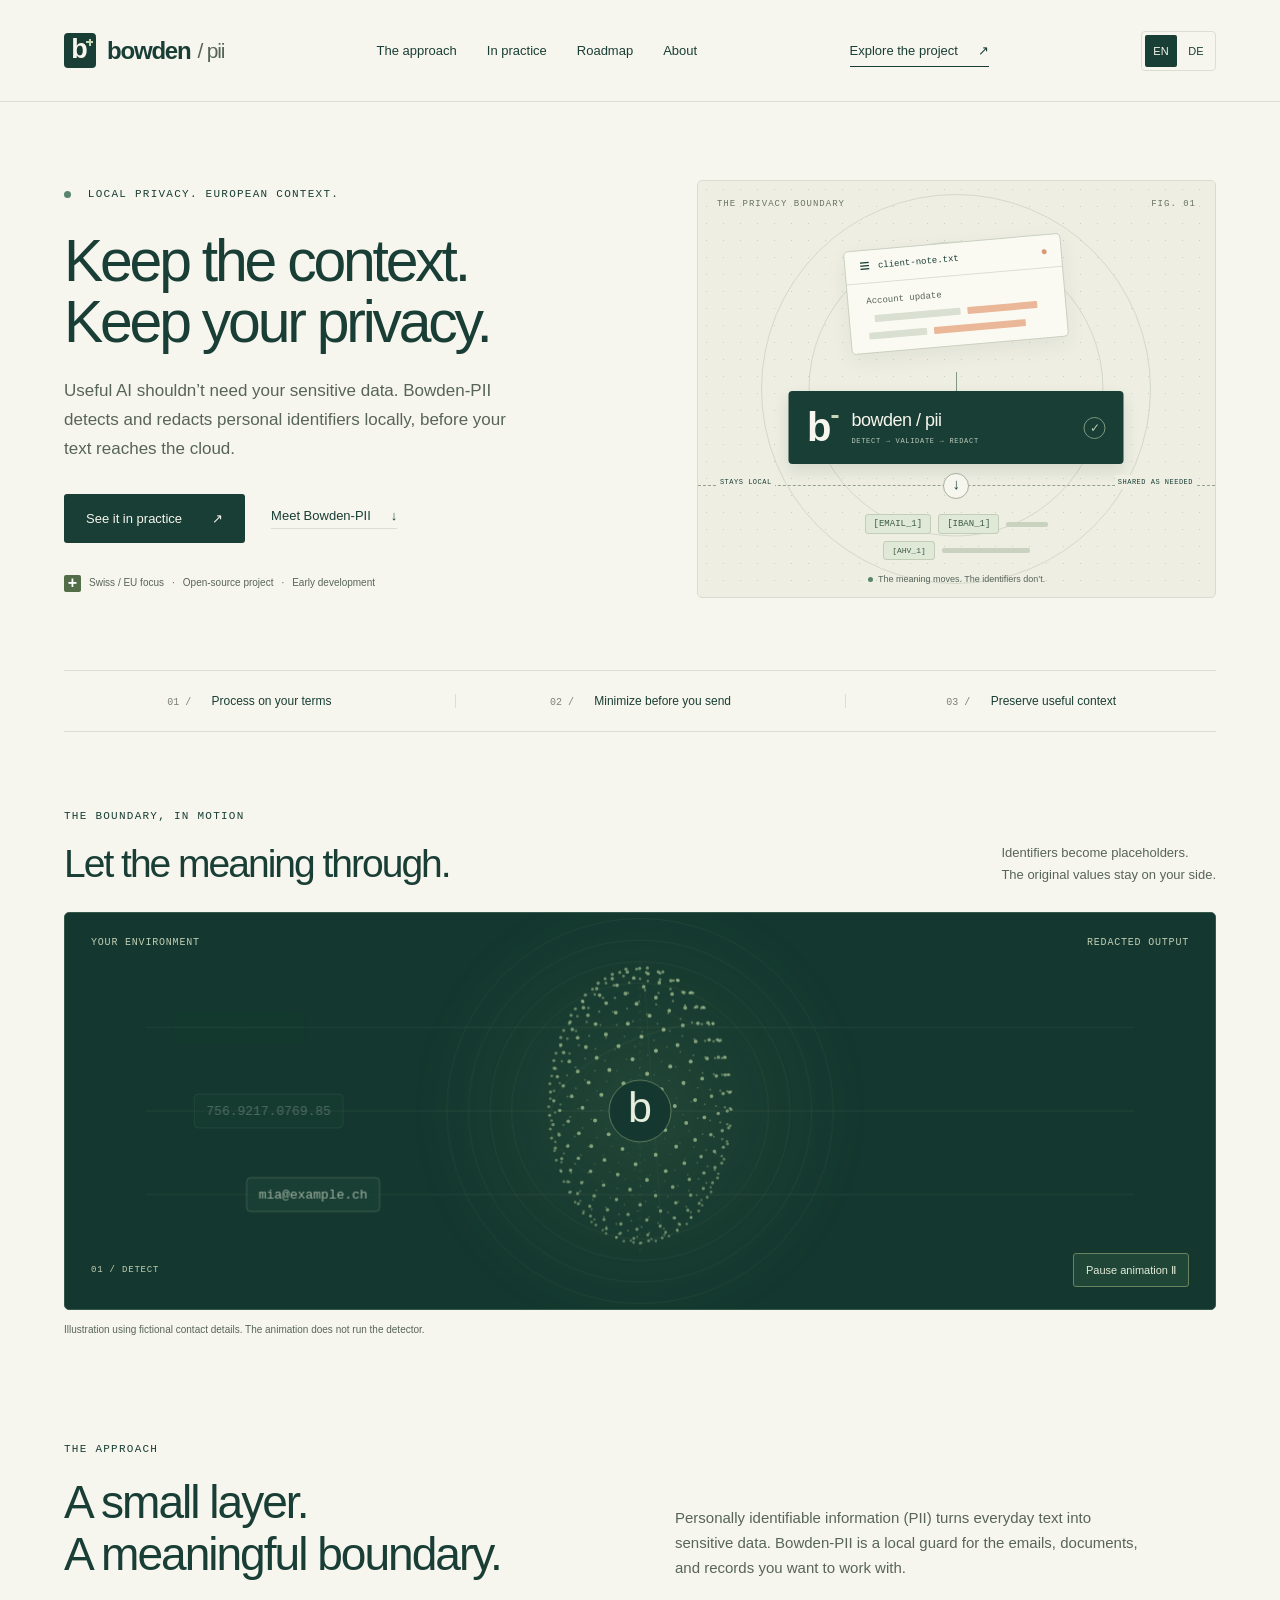
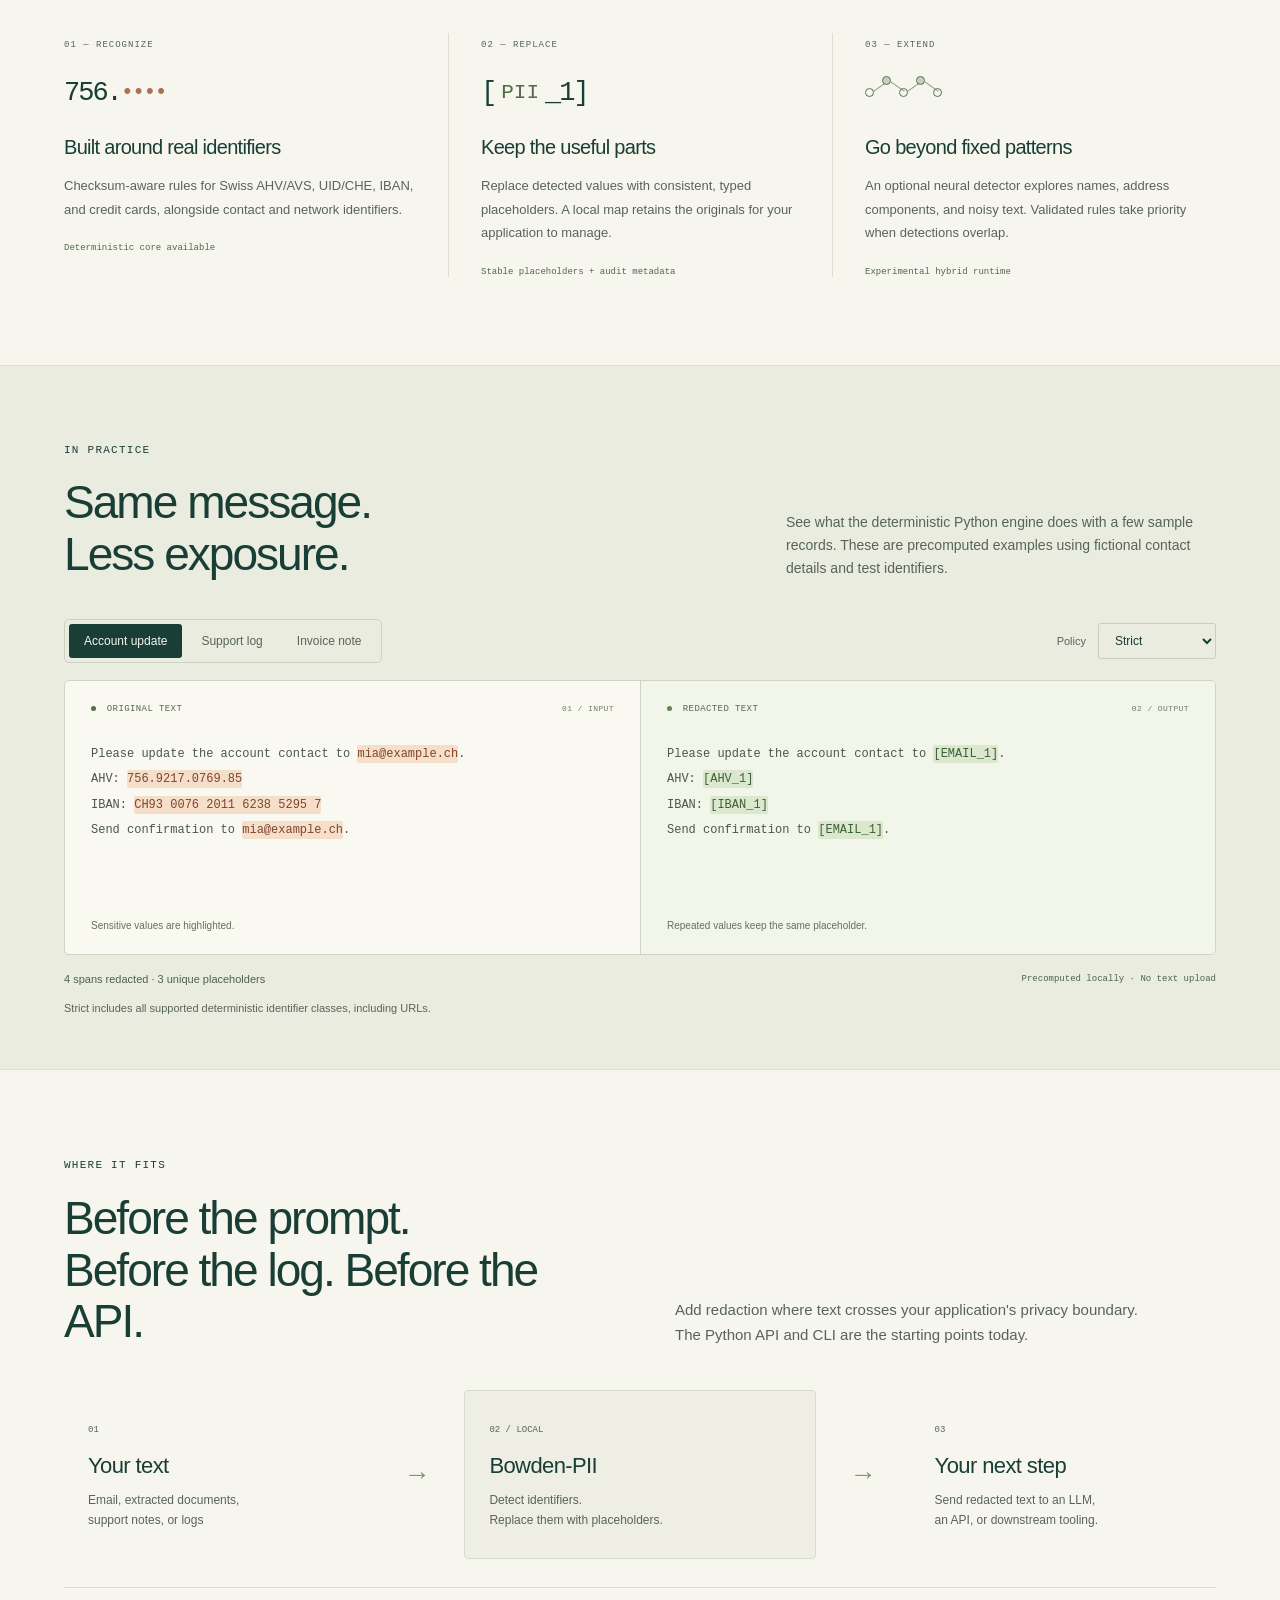
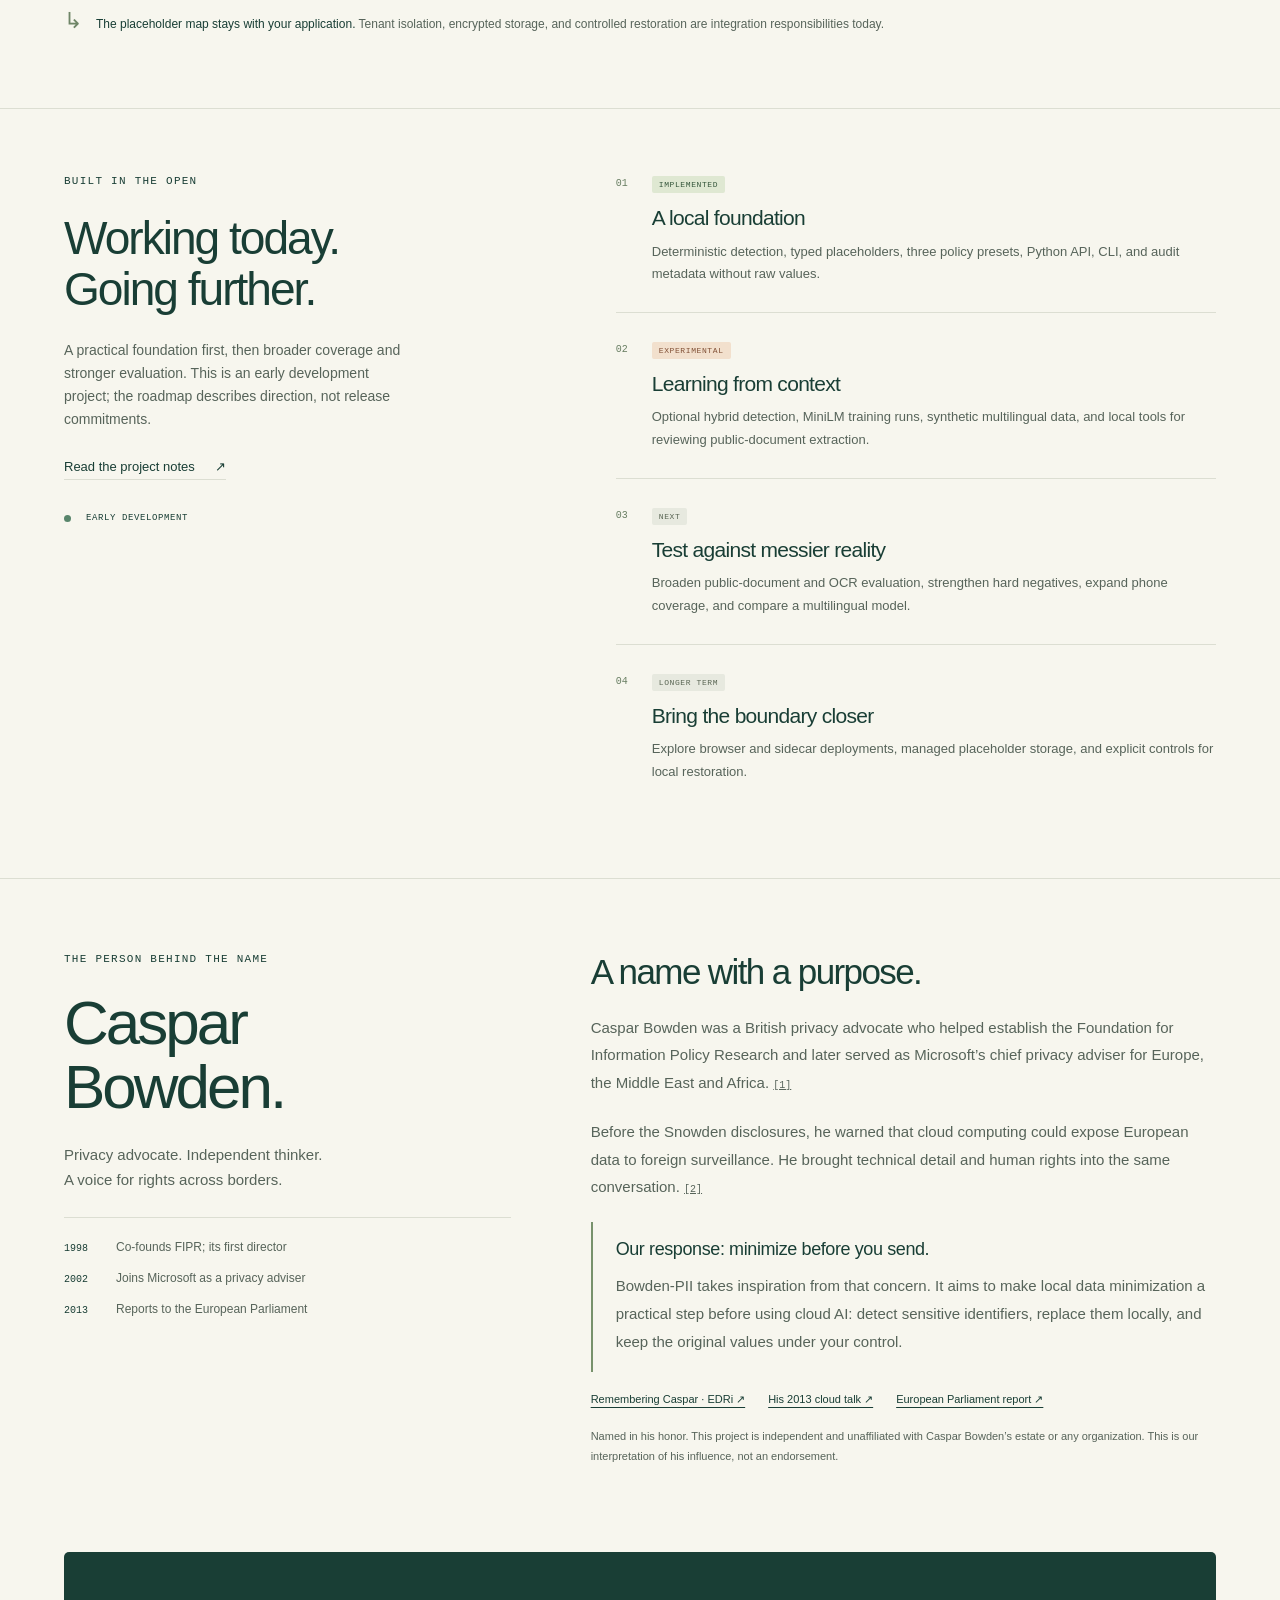
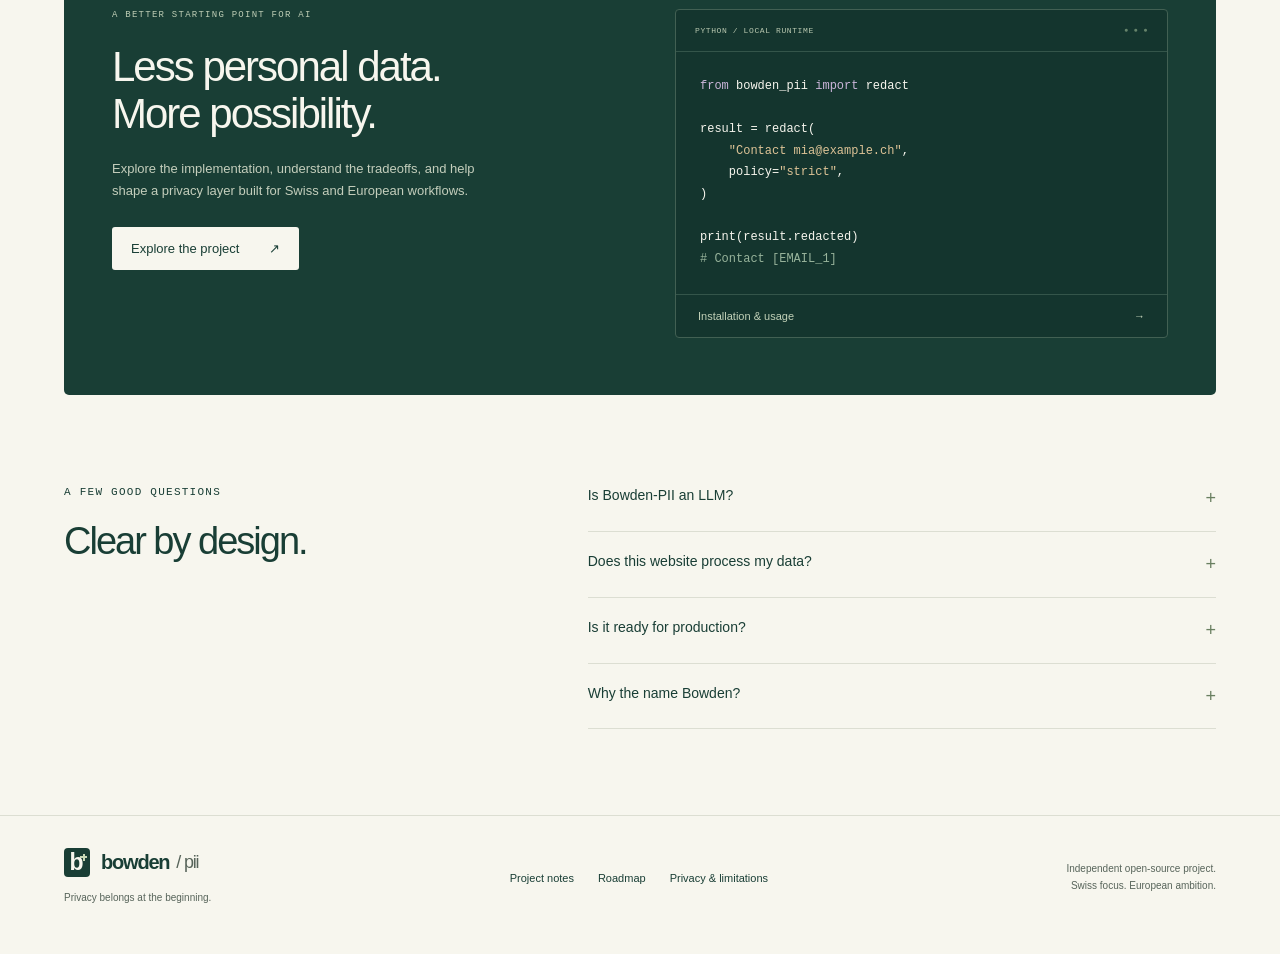
==== commit efdb347b: "Add Wave analytics to English and German website pages" ====
--- a/website/index.html
+++ b/website/index.html
@@ -29,6 +29,7 @@
     <link rel="alternate" hreflang="de" href="./de/index.html" />
     <link rel="alternate" hreflang="x-default" href="./index.html" />
     <link rel="canonical" href="https://bowden-pii.com/" />
+    <script defer src="https://wave.21nauts.com/script.js" data-website-id="644a56e2-530f-4fff-8960-3c9409307aeb"></script>
   </head>
   <body>
     <a class="skip-link" href="#main">Skip to content</a>
@@ -609,10 +610,10 @@
               >
             </summary>
             <p>
-              The examples are fixed, precomputed fixtures. This site has no
-              text-upload form, analytics, or third-party scripts. Hosting
-              providers still receive ordinary web requests. Running Bowden-PII
-              on your own data requires the local Python runtime.
+              The examples are fixed, precomputed fixtures, with no text-upload
+              form. This website uses analytics served from wave.21nauts.com.
+              Hosting providers also receive ordinary web requests. Running
+              Bowden-PII on your own data requires the local Python runtime.
             </p>
           </details>
           <details>
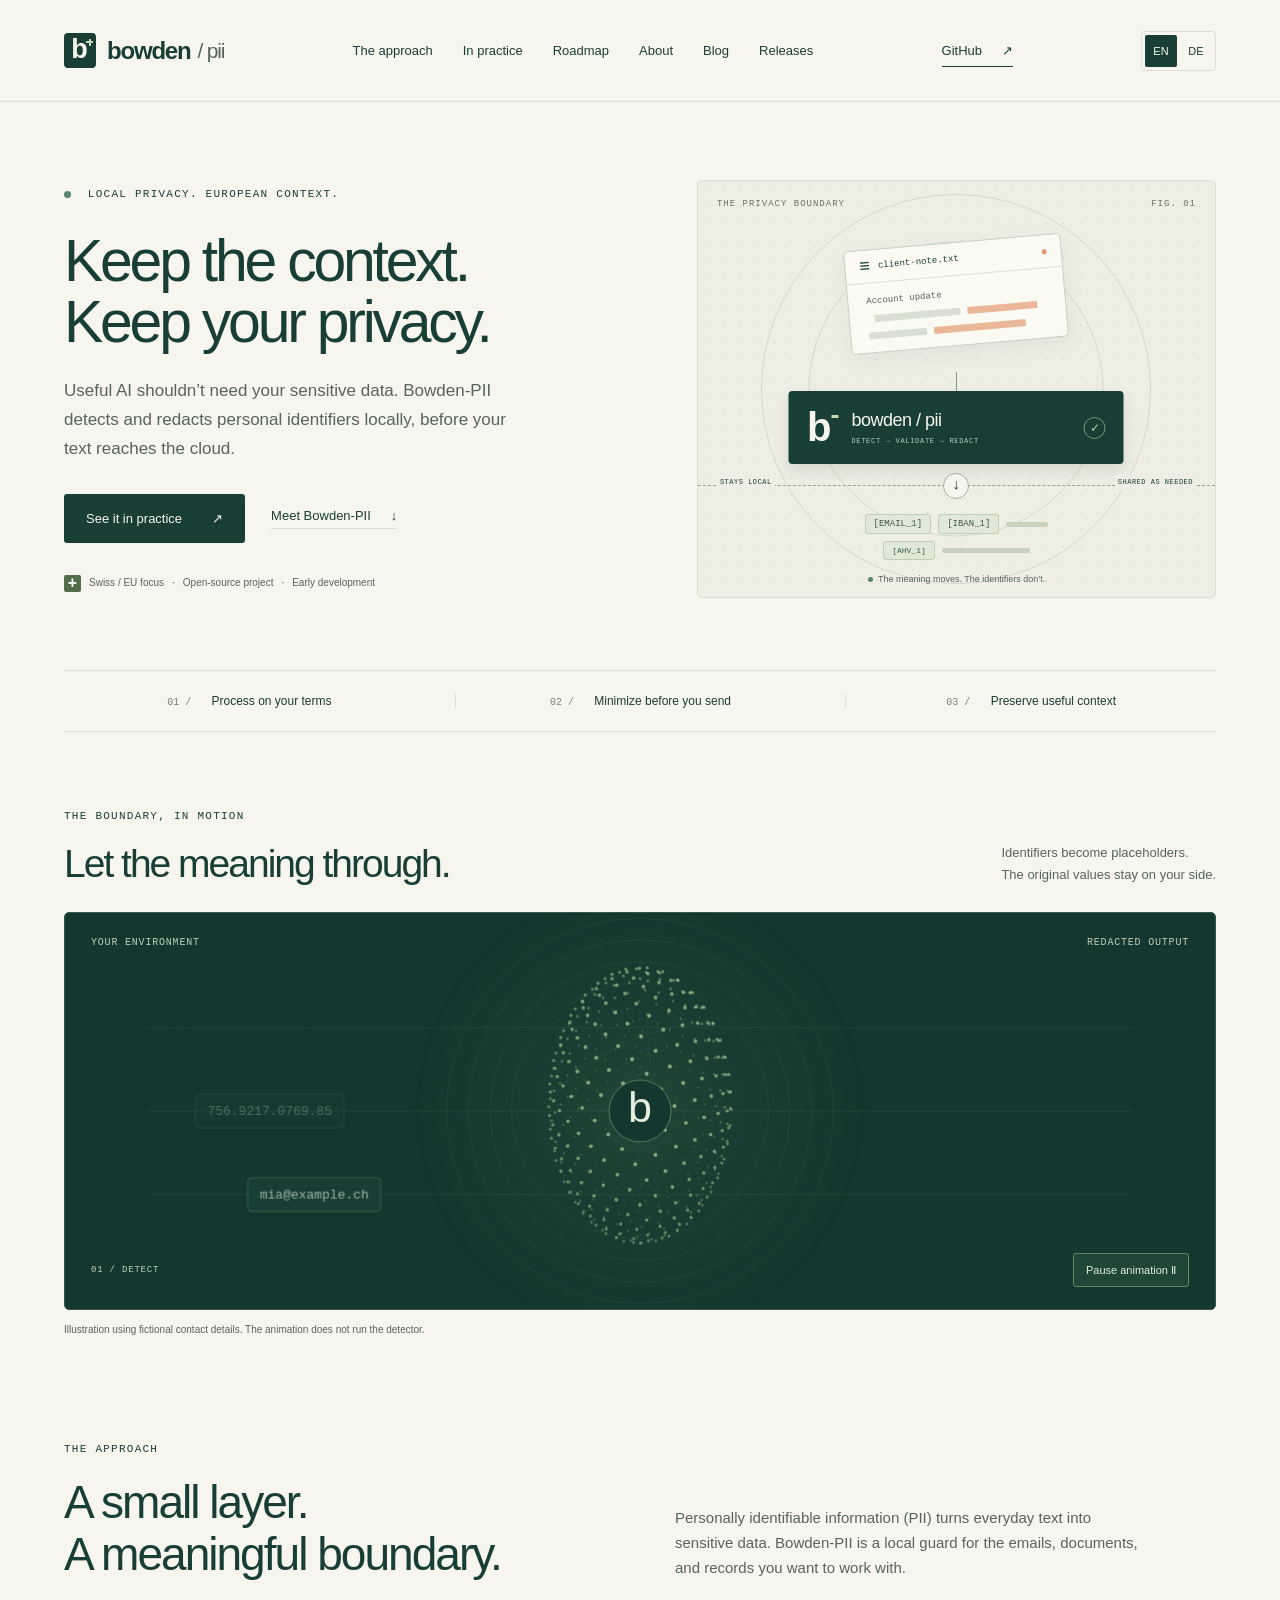
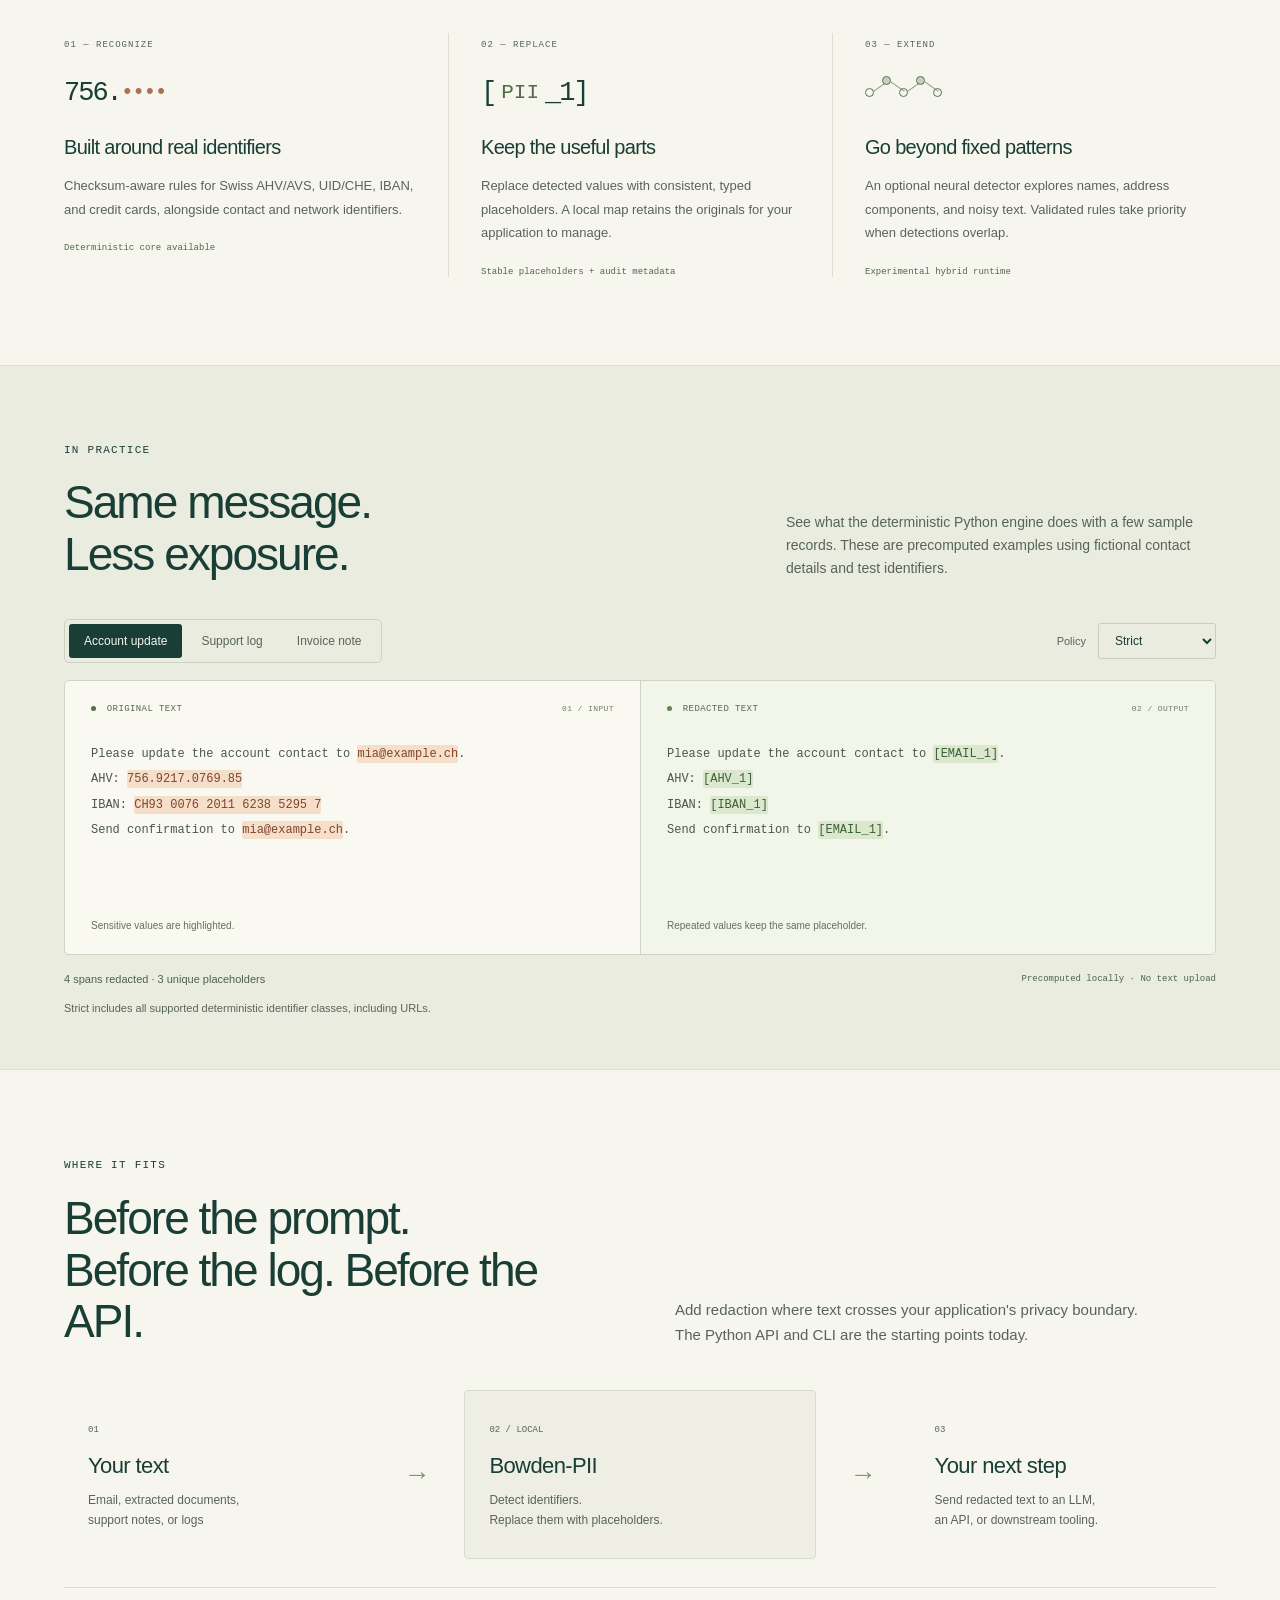
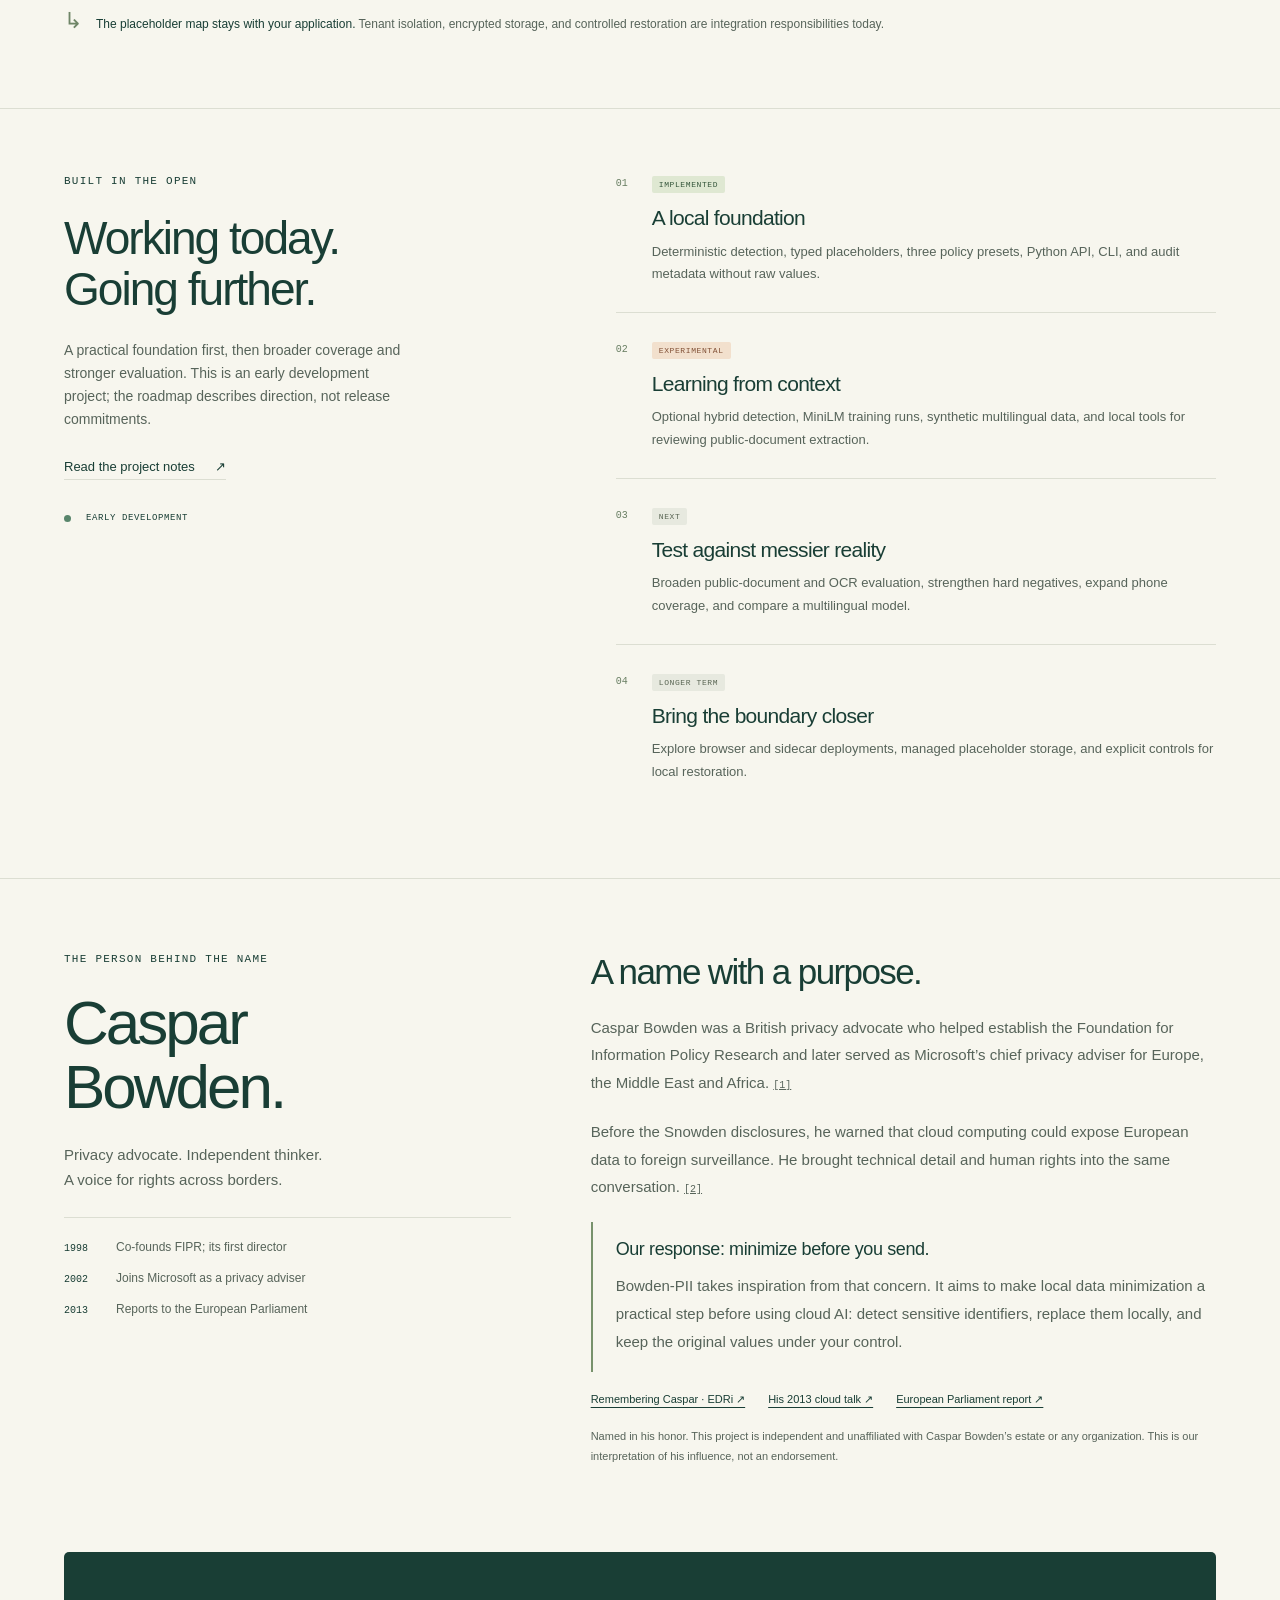
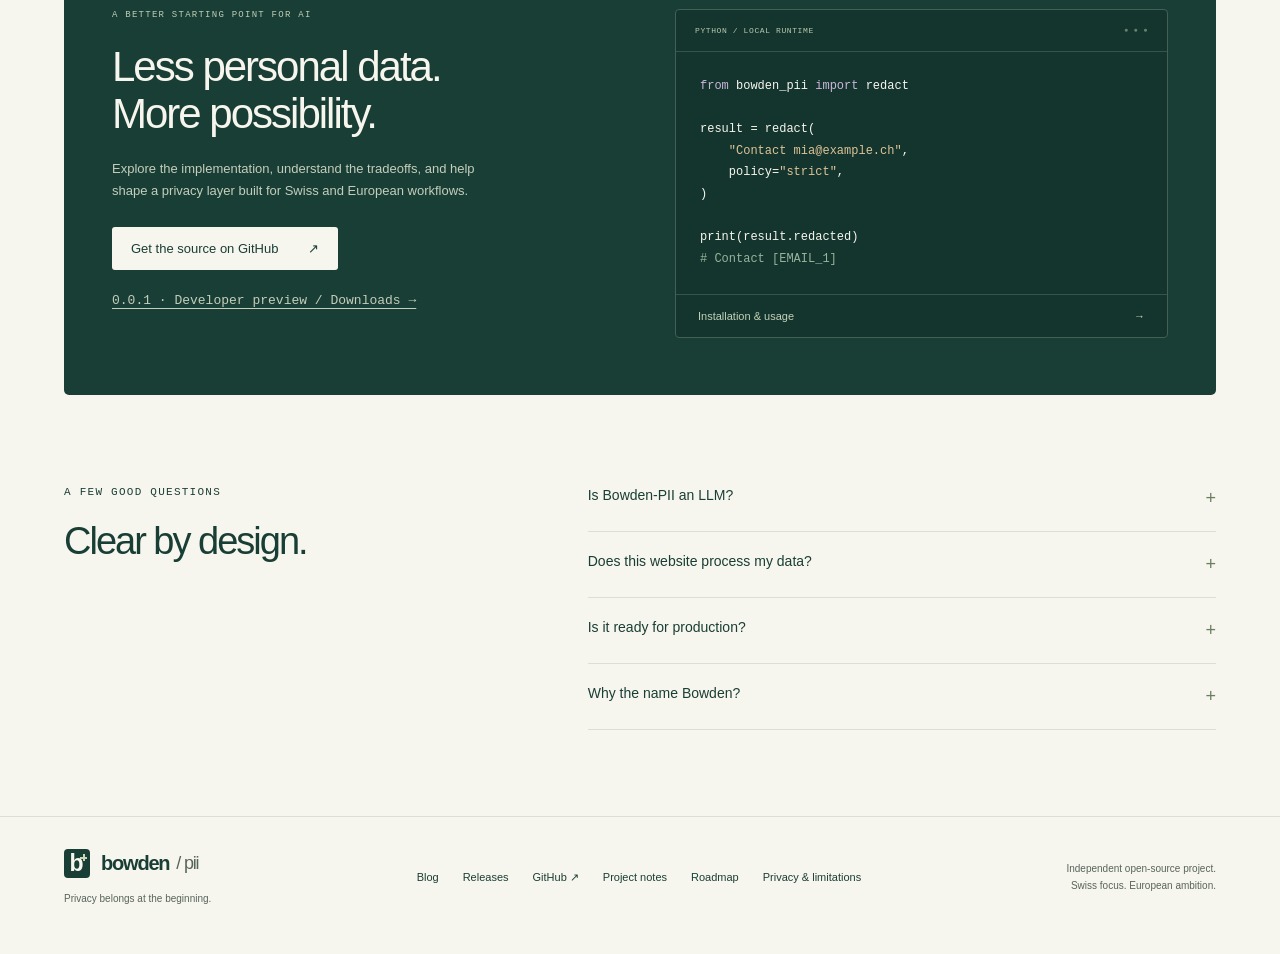
==== commit c8074d41: "Add bilingual blog, 0.0.1 releases page and public source links" ====
--- a/website/index.html
+++ b/website/index.html
@@ -29,7 +29,11 @@
     <link rel="alternate" hreflang="de" href="./de/index.html" />
     <link rel="alternate" hreflang="x-default" href="./index.html" />
     <link rel="canonical" href="https://bowden-pii.com/" />
-    <script defer src="https://wave.21nauts.com/script.js" data-website-id="644a56e2-530f-4fff-8960-3c9409307aeb"></script>
+    <script
+      defer
+      src="https://wave.21nauts.com/script.js"
+      data-website-id="644a56e2-530f-4fff-8960-3c9409307aeb"
+    ></script>
   </head>
   <body>
     <a class="skip-link" href="#main">Skip to content</a>
@@ -43,9 +47,12 @@
         <a href="#in-practice">In practice</a>
         <a href="#roadmap">Roadmap</a>
         <a href="#about">About</a>
+        <a href="./blog/">Blog</a><a href="./releases/">Releases</a>
       </nav>
-      <a class="header-cta" href="#get-started"
-        >Explore the project <span aria-hidden="true">↗</span></a
+      <a
+        class="header-cta"
+        href="https://github.com/48Nauts-Operator/bowden-pii"
+        >GitHub <span aria-hidden="true">↗</span></a
       >
       <div class="language-switch" role="group" aria-label="Language">
         <a
@@ -60,6 +67,11 @@
         >
       </div>
     </header>
+    <nav class="mobile-site-nav" aria-label="More navigation">
+      <a href="./project.html">Project</a><a href="./blog/">Blog</a
+      ><a href="./releases/">Releases</a
+      ><a href="https://github.com/48Nauts-Operator/bowden-pii">GitHub ↗</a>
+    </nav>
 
     <main id="main">
       <section class="hero section-wrap" aria-labelledby="hero-title">
@@ -562,9 +574,14 @@
             Explore the implementation, understand the tradeoffs, and help shape
             a privacy layer built for Swiss and European workflows.
           </p>
-          <a class="button button-light" href="./project.html"
-            >Explore the project <span aria-hidden="true">↗</span></a
+          <a
+            class="button button-light"
+            href="https://github.com/48Nauts-Operator/bowden-pii"
+            >Get the source on GitHub <span aria-hidden="true">↗</span></a
           >
+          <p class="release-hint">
+            <a href="./releases/">0.0.1 · Developer preview / Downloads →</a>
+          </p>
         </div>
         <div class="code-preview">
           <div class="code-topline">
@@ -650,6 +667,8 @@
         <p>Privacy belongs at the beginning.</p>
       </div>
       <div class="footer-links">
+        <a href="./blog/">Blog</a><a href="./releases/">Releases</a
+        ><a href="https://github.com/48Nauts-Operator/bowden-pii">GitHub ↗</a>
         <a href="./project.html">Project notes</a><a href="#roadmap">Roadmap</a
         ><a href="./project.html#privacy">Privacy &amp; limitations</a>
       </div>
--- a/website/styles.css
+++ b/website/styles.css
@@ -2194,3 +2194,261 @@
     font-size: 27px;
   }
 }
+
+/* Editorial pages follow the narrow, dated-card structure of xnaut.dev/blog. */
+.journal-wrap {
+  width: min(100%, 828px);
+  margin: 0 auto;
+  padding: 76px 24px 104px;
+}
+.journal-wrap h1 {
+  font-size: clamp(36px, 5.5vw, 58px);
+  line-height: 1.08;
+  letter-spacing: -0.045em;
+  margin: 16px 0 22px;
+  overflow-wrap: break-word;
+}
+.journal-intro {
+  max-width: 60ch;
+  font-size: 19px;
+  line-height: 1.65;
+  color: var(--muted);
+}
+.journal-meta,
+.release-meta {
+  display: flex;
+  flex-wrap: wrap;
+  align-items: center;
+  gap: 10px 22px;
+  font: 11px/1.6 var(--mono);
+  color: var(--muted);
+  margin-top: 26px;
+}
+.journal-meta {
+  padding-bottom: 28px;
+  border-bottom: 1px solid var(--line);
+}
+.journal-posts {
+  display: grid;
+  gap: 16px;
+  margin-top: 48px;
+}
+.journal-card {
+  display: block;
+  border: 1px solid var(--line);
+  border-radius: 12px;
+  background: var(--white);
+  padding: 28px;
+  transition:
+    background 0.15s,
+    border-color 0.15s;
+}
+.journal-card:hover {
+  background: var(--soft);
+  border-color: var(--muted);
+}
+.journal-card time,
+.journal-more {
+  font: 12px/1.6 var(--mono);
+  color: var(--muted);
+}
+.journal-card h2 {
+  font-size: 26px;
+  line-height: 1.25;
+  letter-spacing: -0.6px;
+  margin: 12px 0;
+}
+.journal-card p {
+  font-size: 16px;
+  line-height: 1.7;
+  color: var(--muted);
+}
+.journal-more {
+  display: inline-block;
+  margin-top: 20px;
+  color: var(--orange);
+}
+.journal-footnote {
+  font-size: 14px;
+  line-height: 1.8;
+  color: var(--muted);
+  margin-top: 28px;
+}
+.article-body {
+  margin-top: 38px;
+  overflow-wrap: break-word;
+}
+.article-body p,
+.article-body li {
+  font-size: 17px;
+  line-height: 1.85;
+  color: var(--muted);
+  margin: 18px 0;
+}
+.article-body h2 {
+  font-size: 30px;
+  letter-spacing: -0.8px;
+  line-height: 1.25;
+  margin: 46px 0 16px;
+}
+.article-body a,
+.release-details a {
+  color: var(--ink);
+  text-decoration: underline;
+  text-underline-offset: 4px;
+}
+.article-body code {
+  font-family: var(--mono);
+  font-size: 0.85em;
+}
+.article-body pre {
+  background: var(--ink);
+  color: var(--paper);
+  padding: 26px;
+  border-radius: 8px;
+  overflow-x: auto;
+  font-size: 14px;
+  line-height: 1.9;
+  margin: 26px 0;
+  max-width: 100%;
+}
+.article-body pre code {
+  font-size: inherit;
+}
+.journal-note {
+  margin: 30px 0;
+  padding: 24px;
+  border-left: 3px solid var(--green);
+  background: var(--soft);
+  line-height: 1.7;
+}
+.journal-note p {
+  margin: 8px 0 0;
+  font-size: 16px;
+}
+.journal-actions {
+  display: flex;
+  flex-wrap: wrap;
+  align-items: center;
+  gap: 22px;
+  margin-top: 30px;
+}
+.journal-actions .button {
+  white-space: normal;
+  text-align: center;
+}
+.release-card {
+  margin-top: 44px;
+  padding: 32px;
+  border: 1px solid var(--line);
+  border-radius: 12px;
+  background: var(--white);
+}
+.release-meta {
+  margin-top: 0;
+  justify-content: space-between;
+}
+.release-badge {
+  color: var(--ink);
+  background: #dde5d4;
+  padding: 6px 10px;
+  border-radius: 4px;
+  font-size: 10px;
+  letter-spacing: 0.06em;
+}
+.release-card h2 {
+  font-size: 48px;
+  margin: 24px 0 18px;
+}
+.release-card h2 span {
+  display: block;
+  font-size: 23px;
+  line-height: 1.3;
+  letter-spacing: -0.4px;
+  margin-top: 9px;
+}
+.release-card p,
+.release-details li {
+  font-size: 16px;
+  line-height: 1.8;
+  color: var(--muted);
+}
+.release-details {
+  margin-top: 30px;
+  padding-top: 24px;
+  border-top: 1px solid var(--line);
+}
+.release-details h3 {
+  font-size: 19px;
+  margin: 22px 0 12px;
+}
+.release-details ul {
+  padding-left: 20px;
+  margin-bottom: 24px;
+}
+.release-details li {
+  margin: 8px 0;
+}
+.get-started .release-hint {
+  margin-top: 20px;
+  font: 12px/1.7 var(--mono);
+}
+.get-started .release-hint a {
+  text-decoration: underline;
+  text-underline-offset: 4px;
+}
+.mobile-site-nav {
+  display: none;
+}
+@media (max-width: 1100px) {
+  .site-header nav {
+    gap: 17px;
+  }
+}
+@media (max-width: 600px) {
+  .mobile-site-nav {
+    display: flex;
+    flex-wrap: wrap;
+    justify-content: center;
+    gap: 12px 22px;
+    padding: 15px 20px;
+    border-bottom: 1px solid var(--line);
+    font-size: 12px;
+  }
+  .journal-wrap {
+    padding-top: 46px;
+    padding-bottom: 68px;
+  }
+  .journal-intro {
+    font-size: 17px;
+  }
+  .journal-card,
+  .release-card {
+    padding: 22px;
+  }
+  .journal-card h2 {
+    font-size: 23px;
+  }
+  .article-body p,
+  .article-body li {
+    font-size: 16px;
+  }
+  .article-body pre {
+    padding: 19px;
+    font-size: 12px;
+  }
+  .article-body h2 {
+    font-size: 27px;
+  }
+  .journal-actions {
+    gap: 18px;
+  }
+  .journal-actions .button {
+    padding-inline: 20px;
+  }
+}
+@media (prefers-reduced-motion: reduce) {
+  .journal-card {
+    transition: none;
+  }
+}
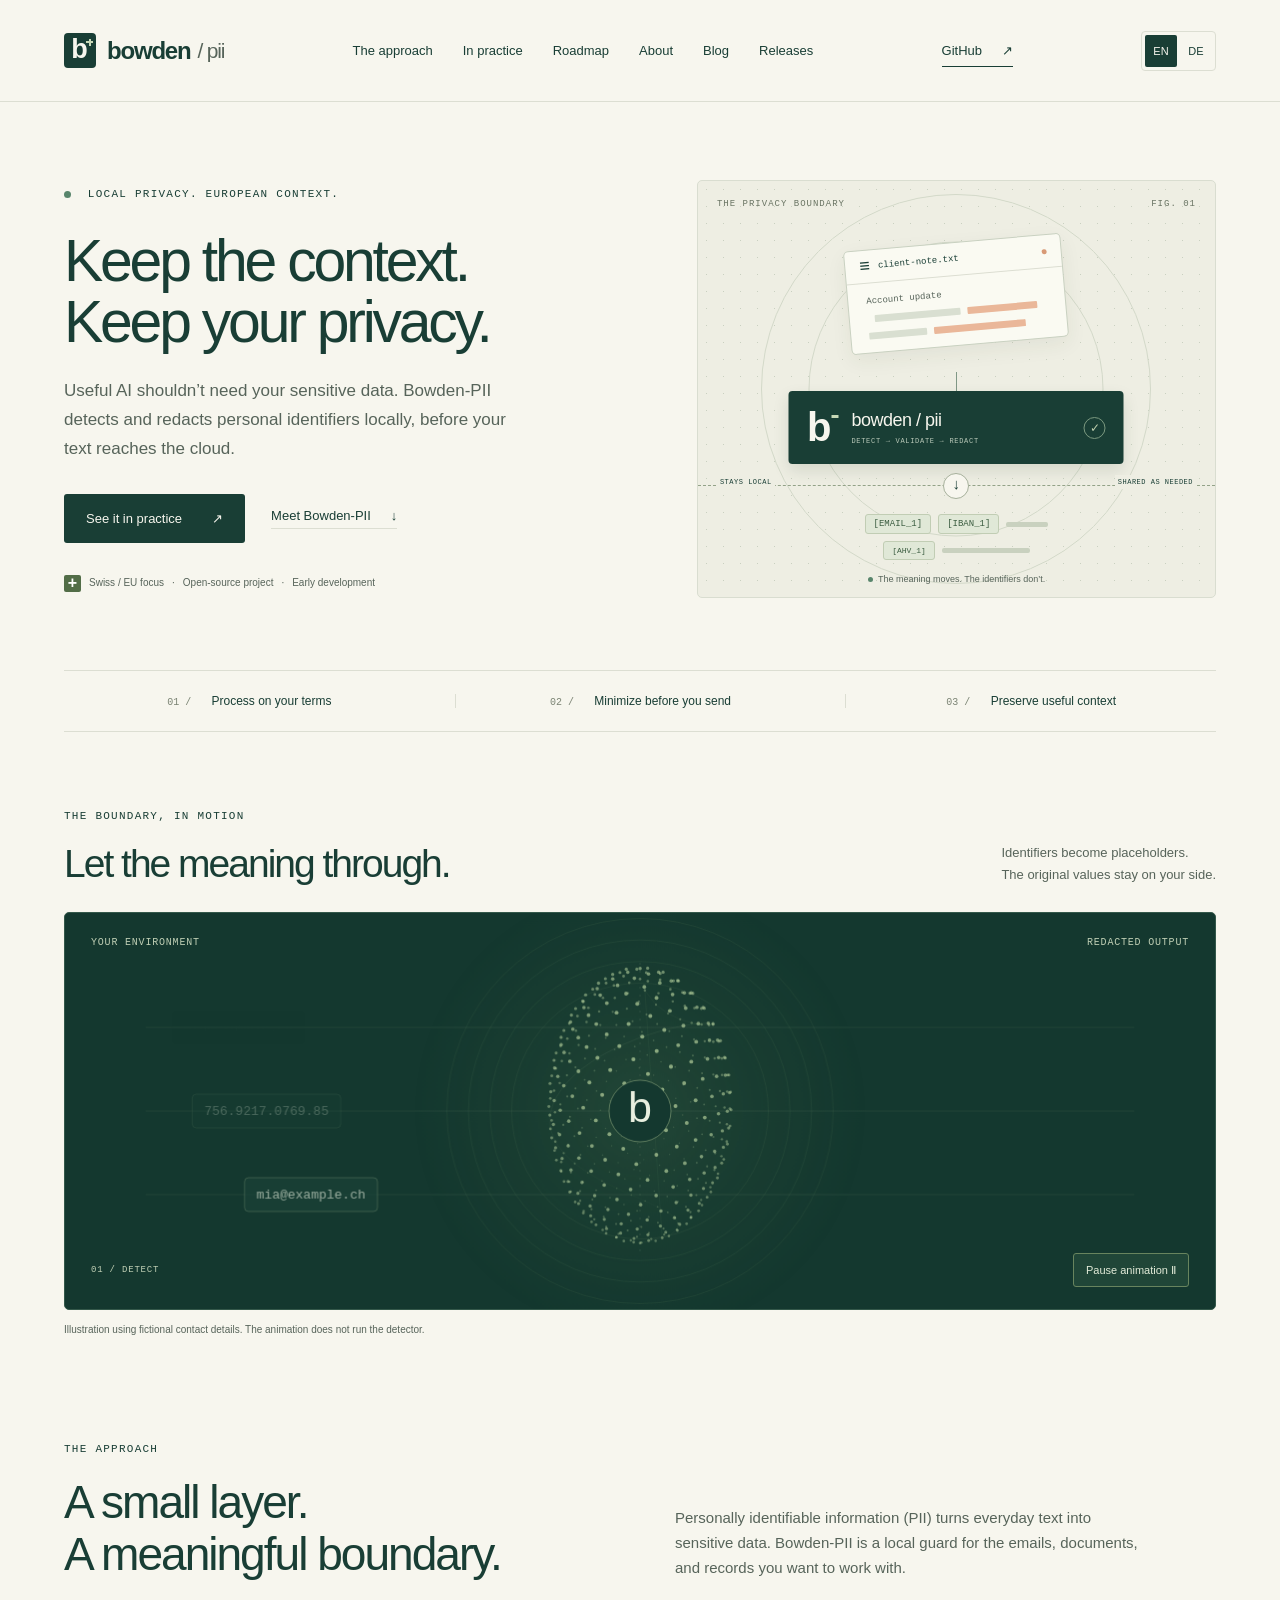
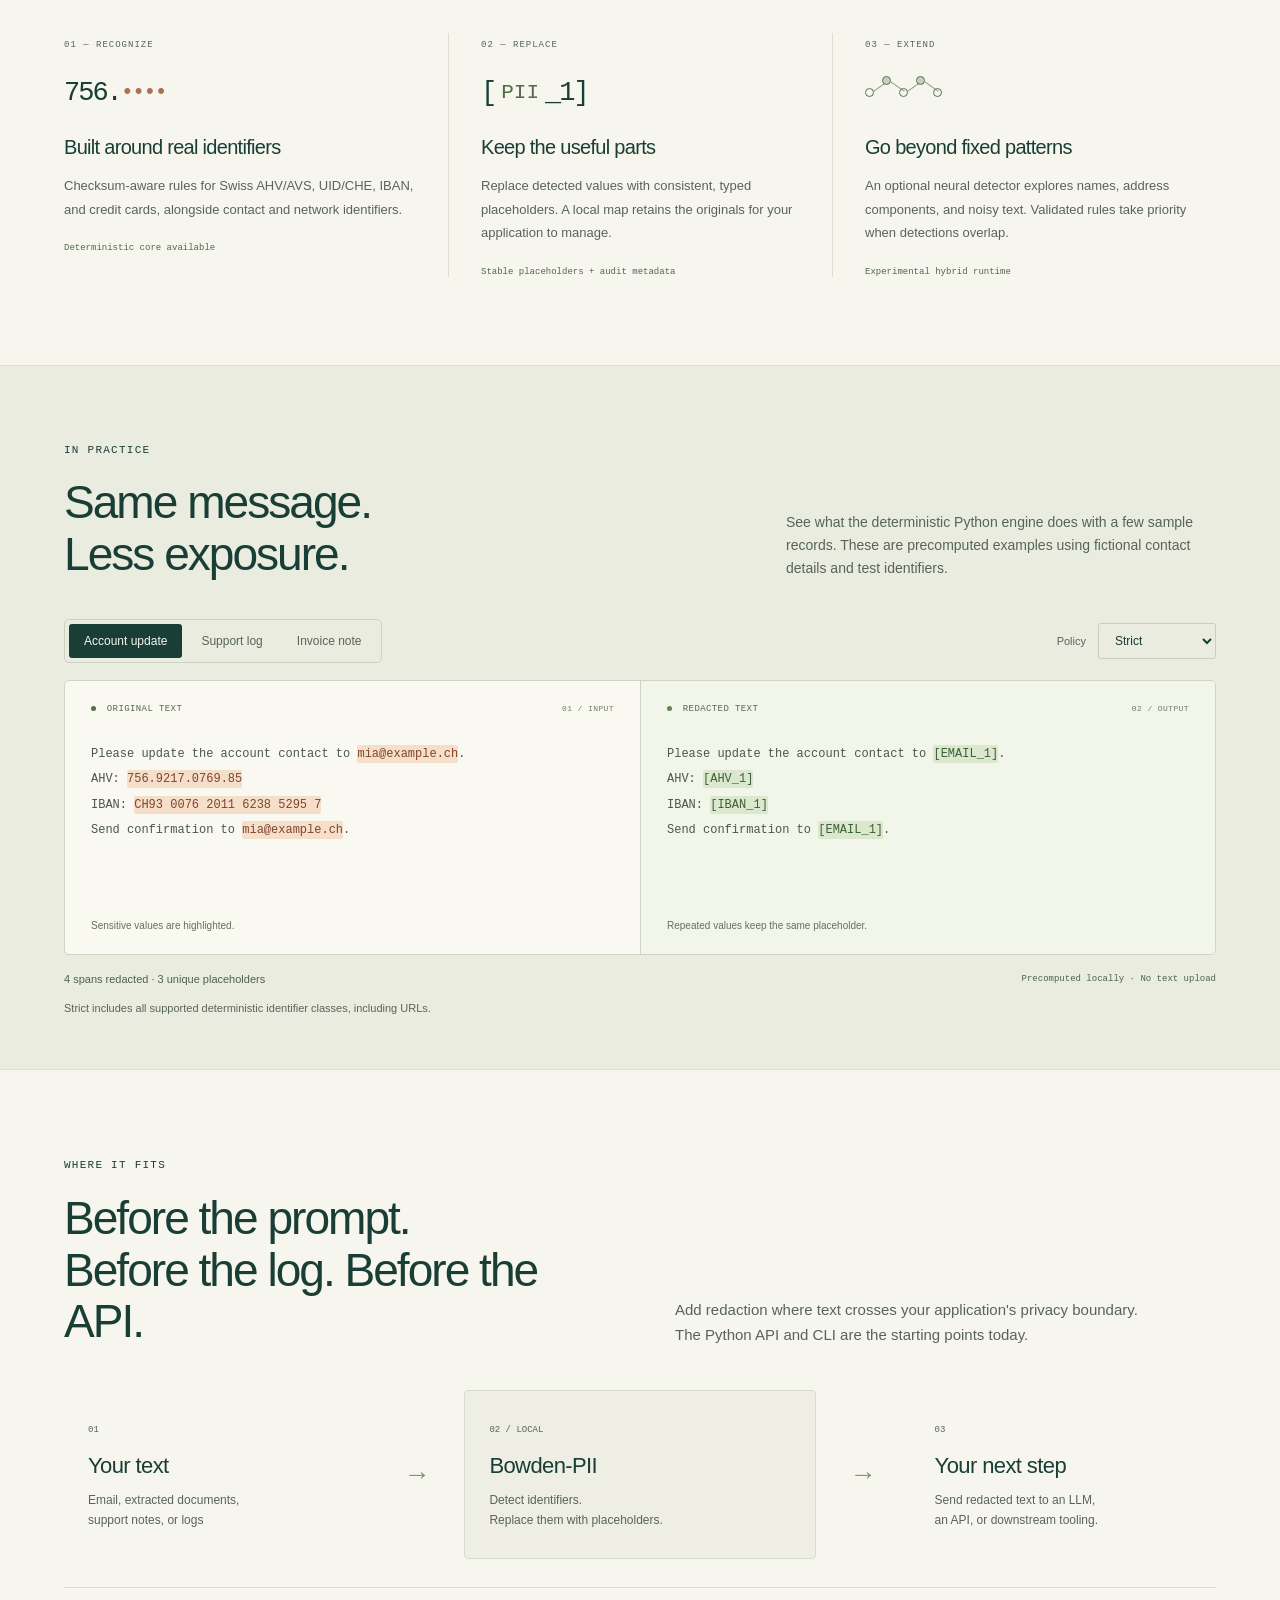
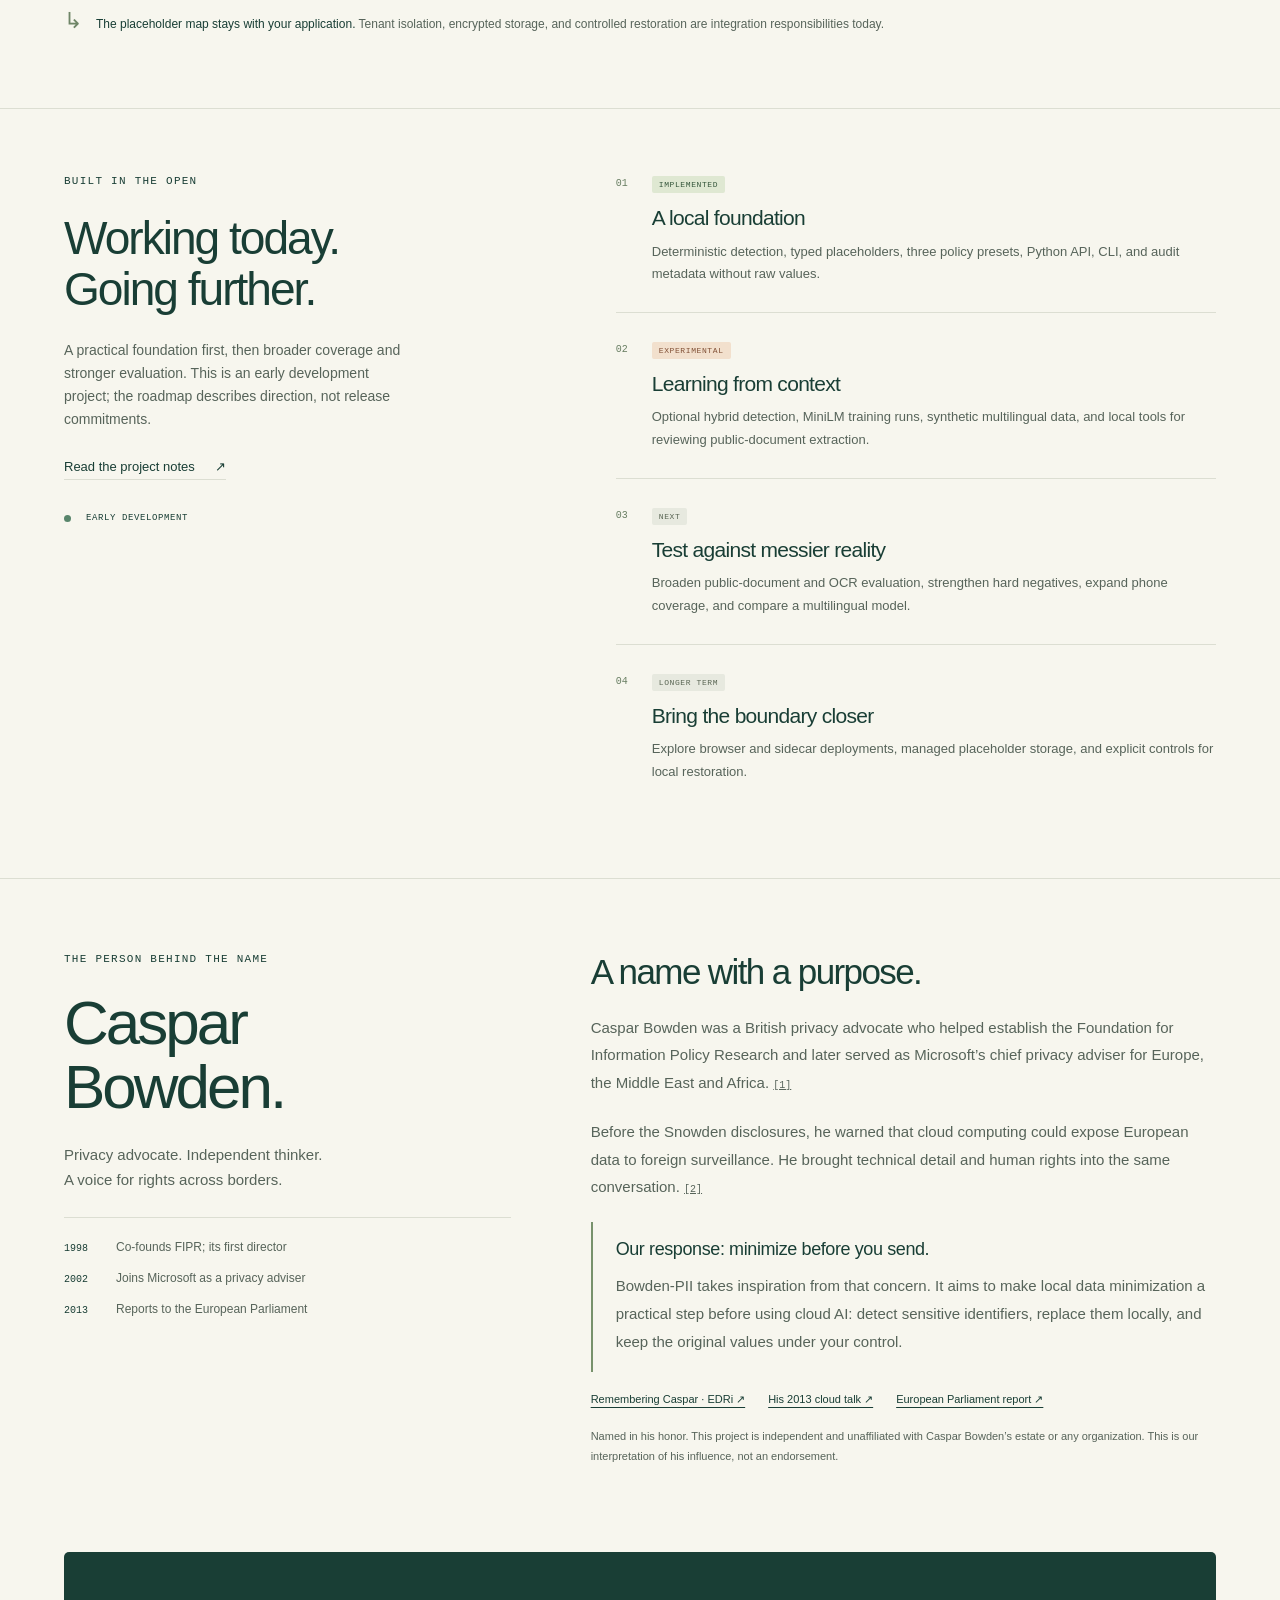
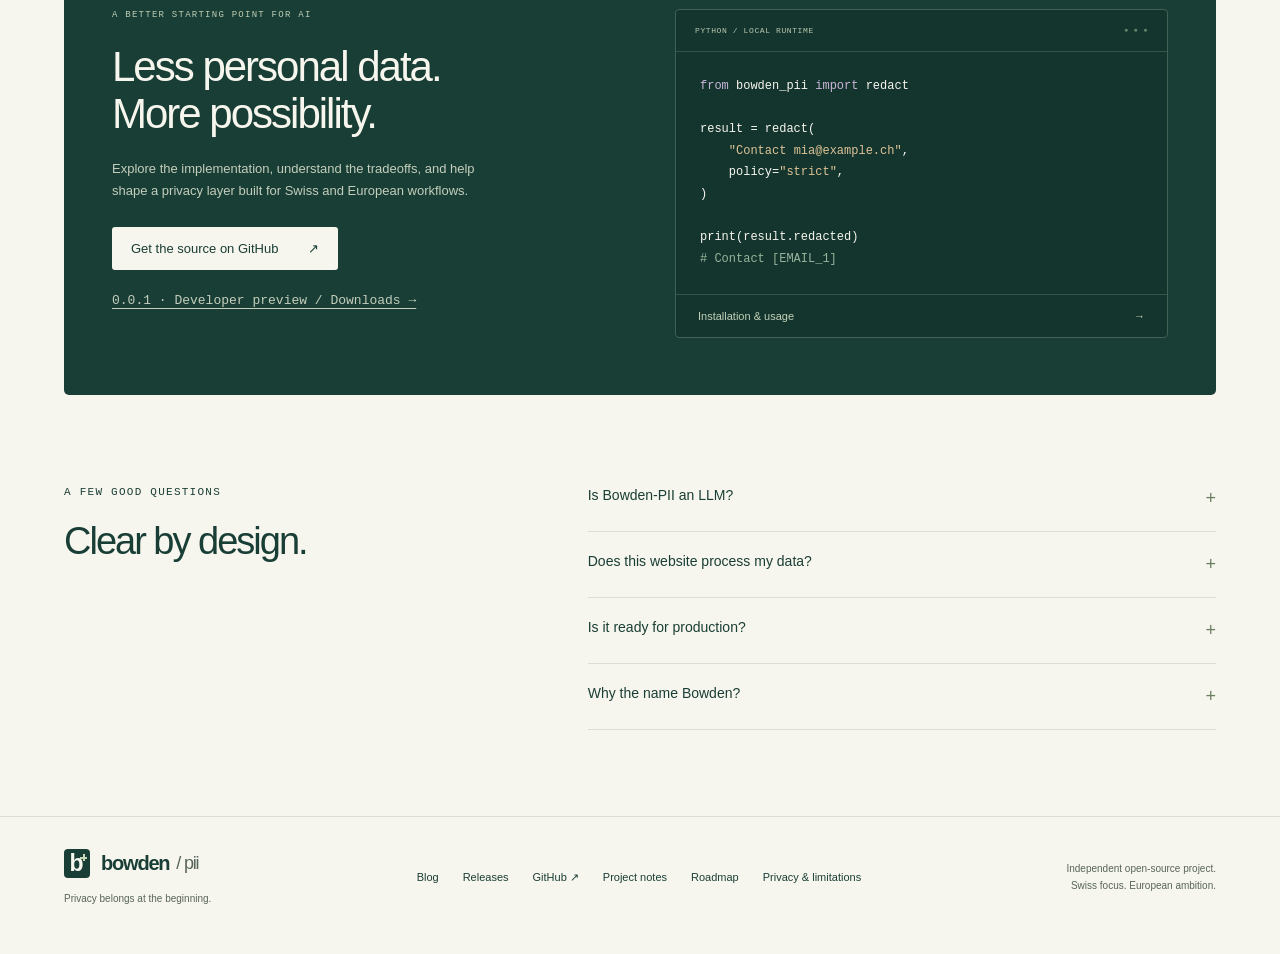
==== commit fa84d130: "Preserve fictional email examples through Cloudflare" ====
--- a/website/index.html
+++ b/website/index.html
@@ -190,7 +190,7 @@
             </button>
           </div>
           <div class="motion-fallback">
-            <span>mia@example.ch</span><span>→ bowden / pii →</span
+            <span><!--email_off-->mia@example.ch<!--/email_off--></span><span>→ bowden / pii →</span
             ><span>[EMAIL_1]</span>
           </div>
         </div>
@@ -323,10 +323,10 @@
                 ><span>01 / INPUT</span>
               </div>
               <pre id="original-text">
-Please update the account contact to mia@example.ch.
+Please update the account contact to <!--email_off-->mia@example.ch<!--/email_off-->.
 AHV: 756.9217.0769.85
 IBAN: CH93 0076 2011 6238 5295 7
-Send confirmation to mia@example.ch.</pre
+Send confirmation to <!--email_off-->mia@example.ch<!--/email_off-->.</pre
               >
               <div class="panel-footnote">
                 Sensitive values are highlighted.
@@ -591,7 +591,7 @@
           <pre><code><span class="code-muted">from</span> bowden_pii <span class="code-muted">import</span> redact
 
 result = redact(
-    <span class="code-string">"Contact mia@example.ch"</span>,
+    <span class="code-string">"Contact <!--email_off-->mia@example.ch<!--/email_off-->"</span>,
     policy=<span class="code-string">"strict"</span>,
 )
 
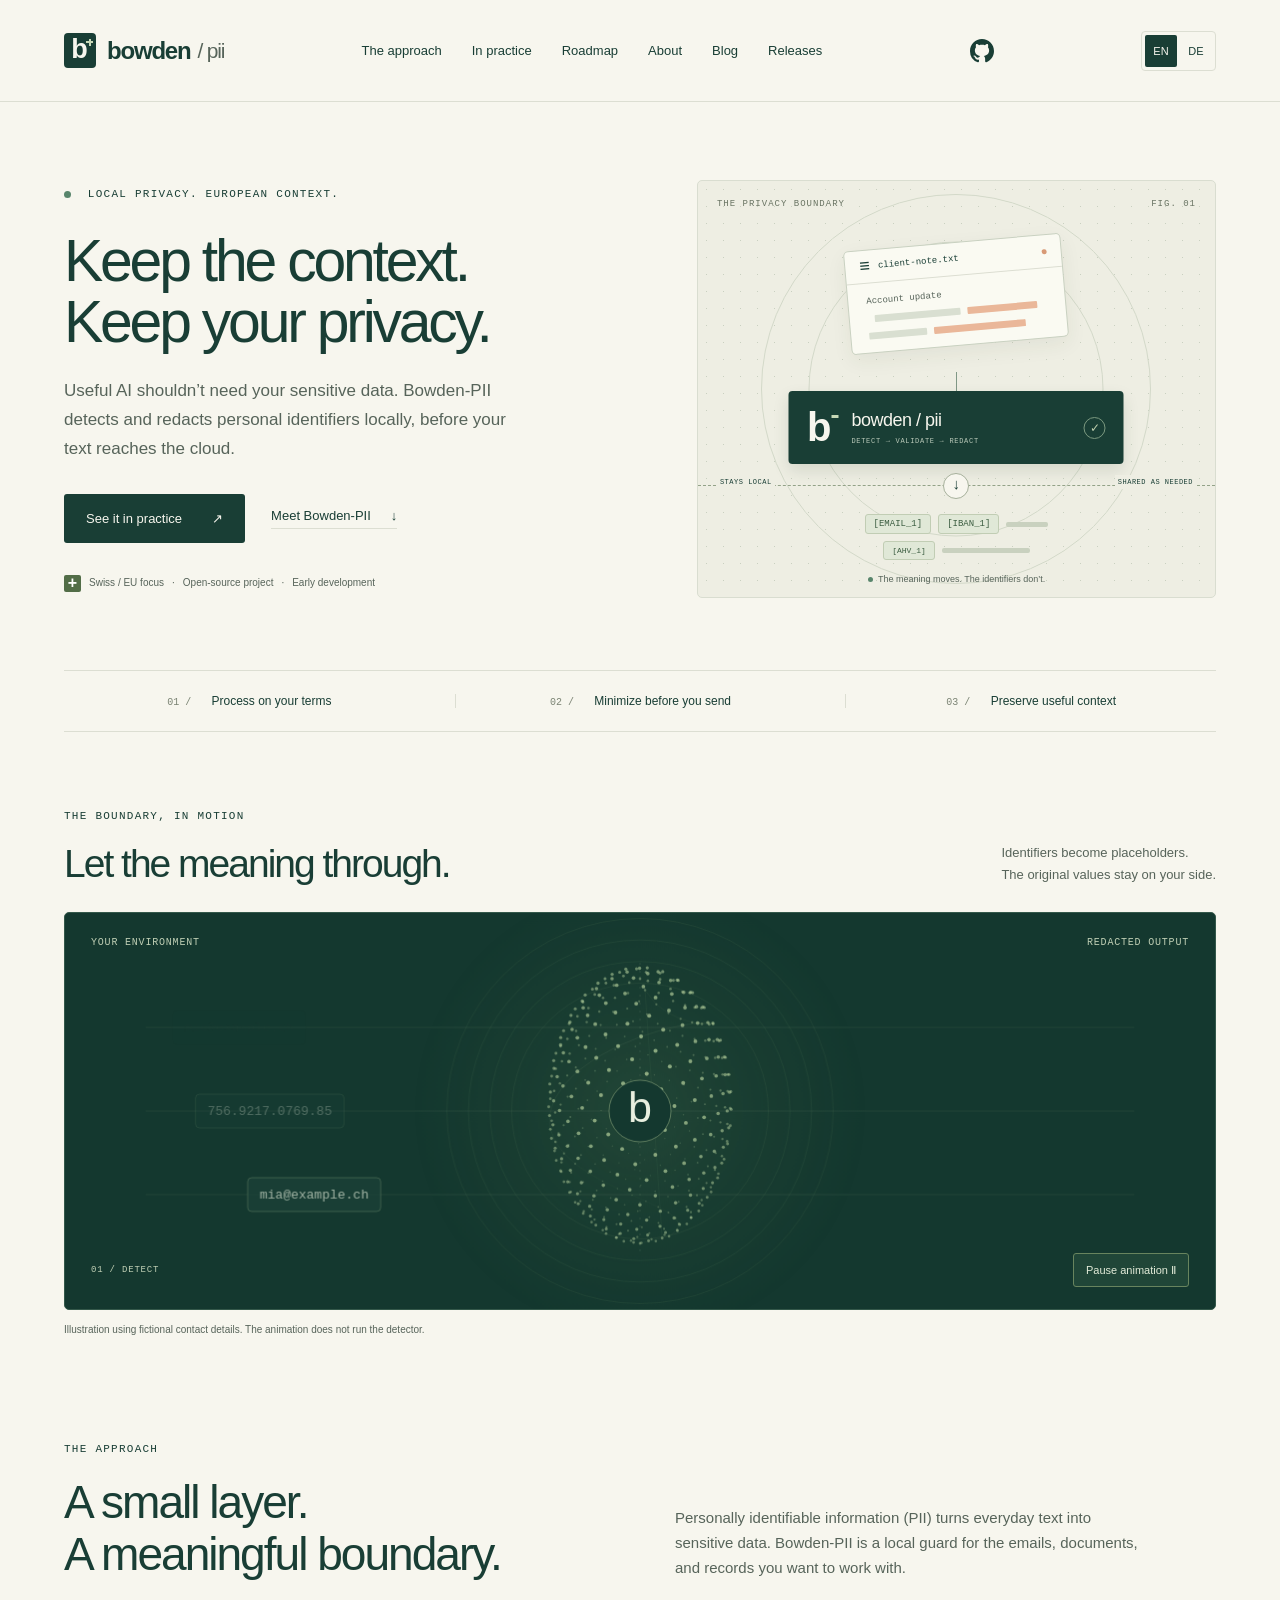
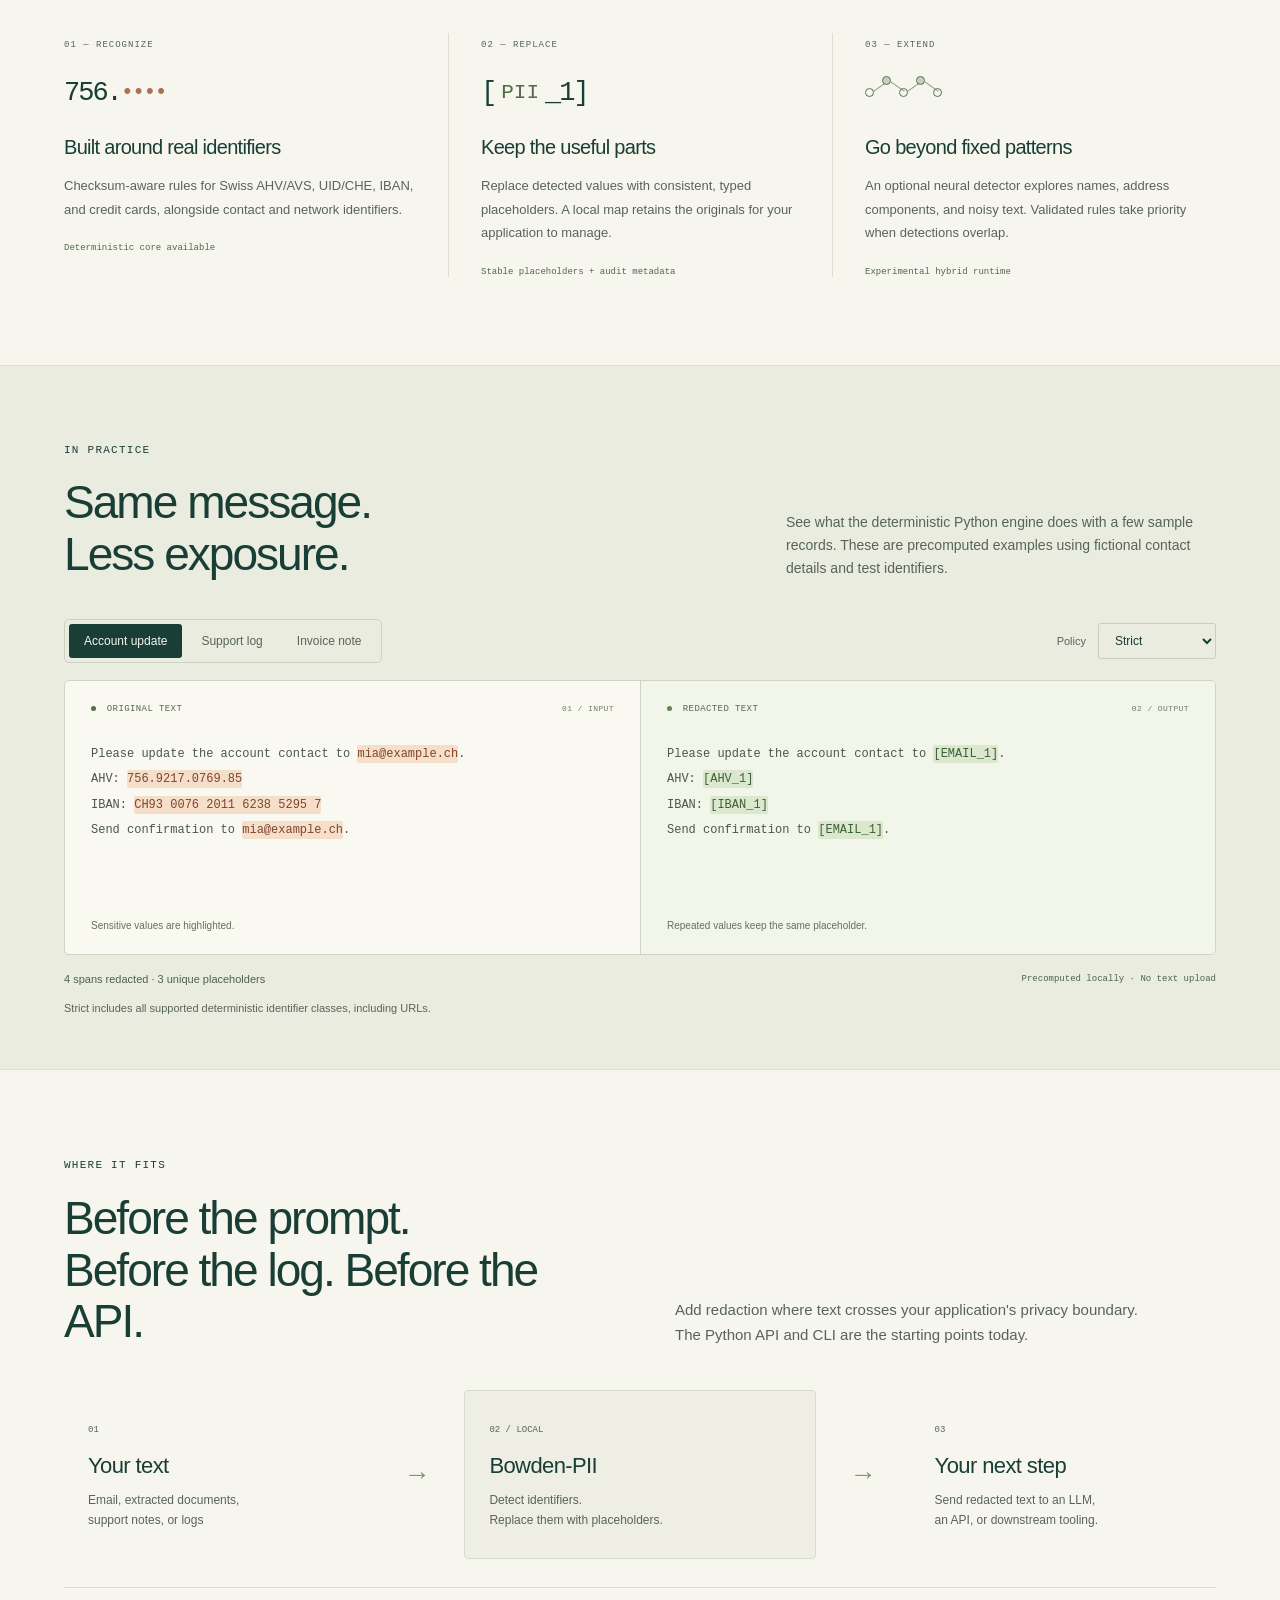
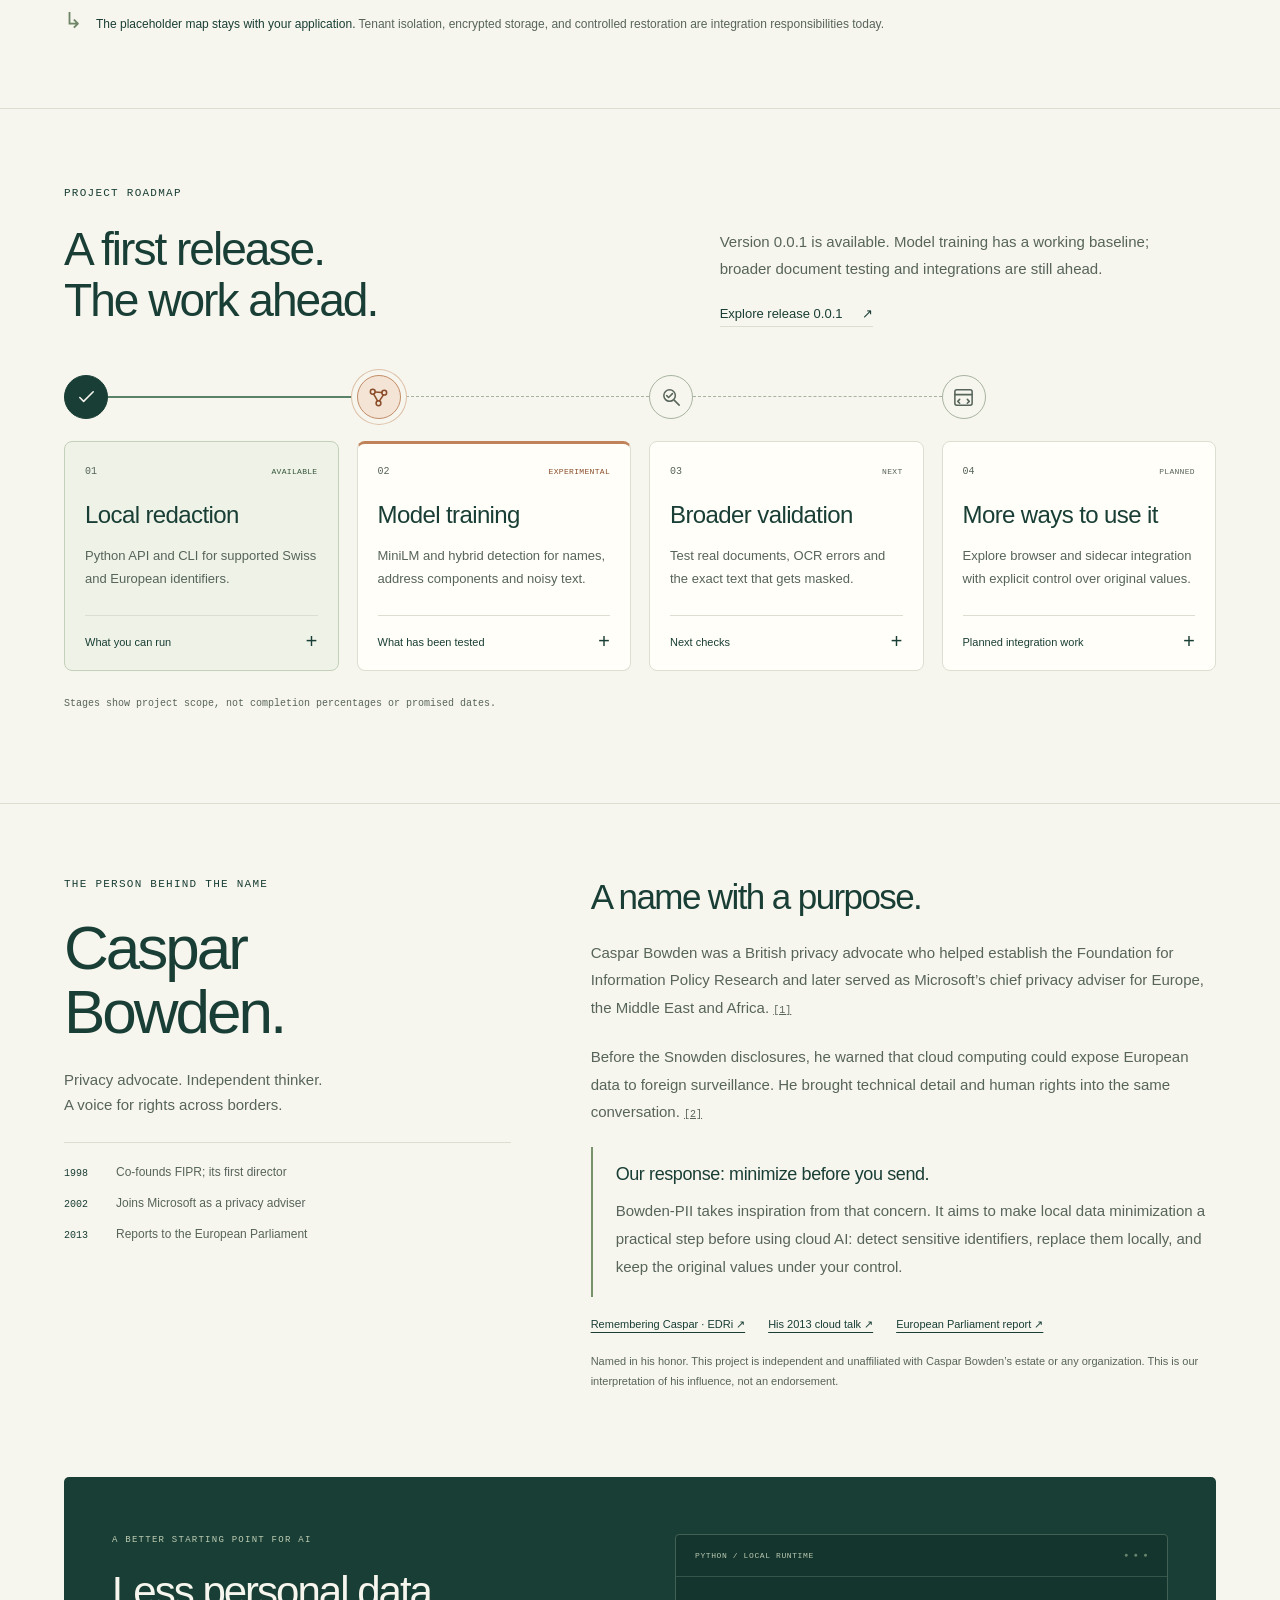
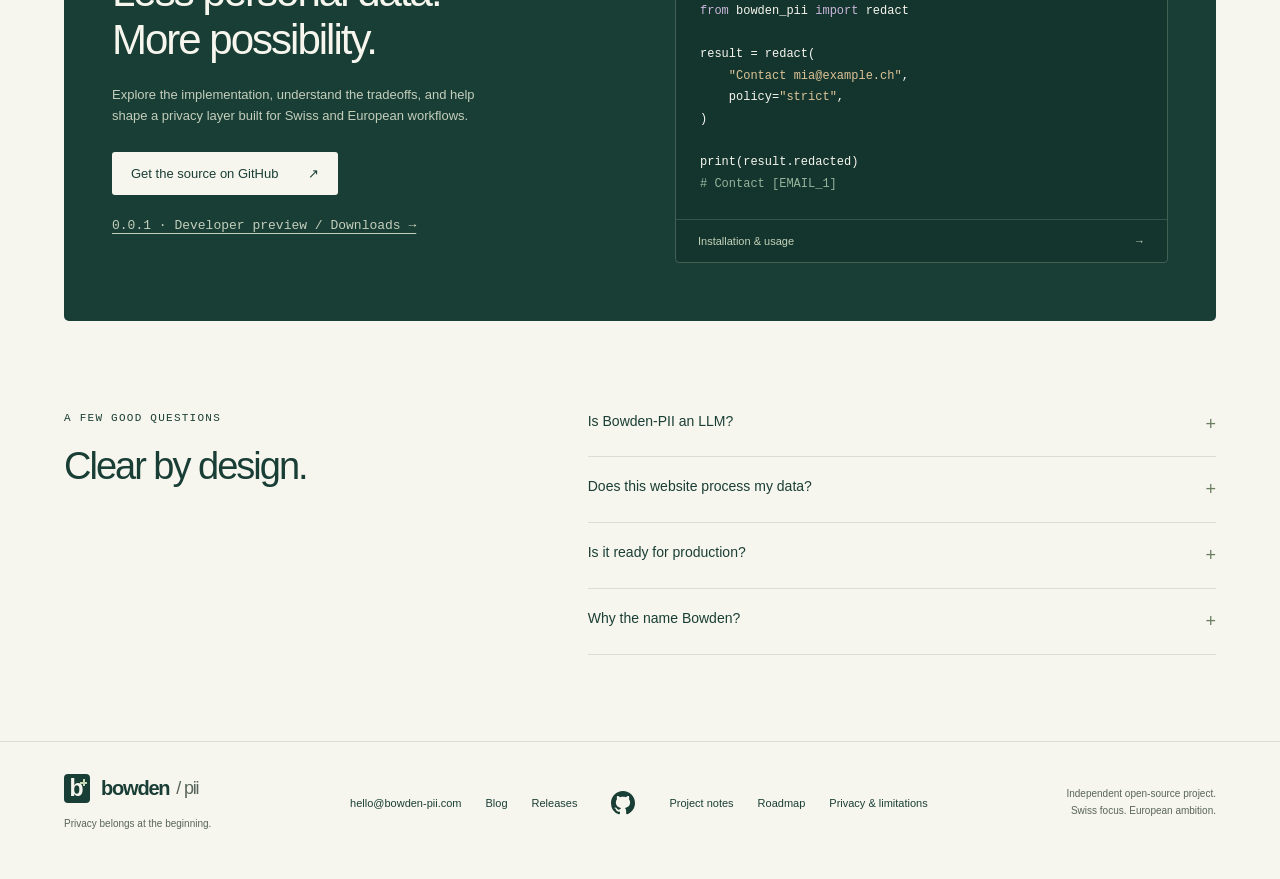
==== commit cd73fa0f: "Add visual roadmap, GitHub marks and contact links" ====
--- a/website/index.html
+++ b/website/index.html
@@ -50,10 +50,23 @@
         <a href="./blog/">Blog</a><a href="./releases/">Releases</a>
       </nav>
       <a
-        class="header-cta"
+        class="header-cta github-link"
         href="https://github.com/48Nauts-Operator/bowden-pii"
-        >GitHub <span aria-hidden="true">↗</span></a
-      >
+        aria-label="Bowden-PII on GitHub"
+        title="Bowden-PII on GitHub"
+        ><svg
+          xmlns="http://www.w3.org/2000/svg"
+          class="github-logo"
+          width="24"
+          height="24"
+          aria-hidden="true"
+          focusable="false"
+          viewBox="0 0 16 16"
+        >
+          <path
+            d="M6.766 11.328c-2.063-.25-3.516-1.734-3.516-3.656 0-.781.281-1.625.75-2.188-.203-.515-.172-1.609.063-2.062.625-.078 1.468.25 1.968.703.594-.187 1.219-.281 1.985-.281.765 0 1.39.094 1.953.265.484-.437 1.344-.765 1.969-.687.218.422.25 1.515.046 2.047.5.593.766 1.39.766 2.203 0 1.922-1.453 3.375-3.547 3.64.531.344.89 1.094.89 1.954v1.625c0 .468.391.734.86.547C13.781 14.359 16 11.53 16 8.03 16 3.61 12.406 0 7.984 0 3.563 0 0 3.61 0 8.031a7.88 7.88 0 0 0 5.172 7.422c.422.156.828-.125.828-.547v-1.25c-.219.094-.5.156-.75.156-1.031 0-1.64-.562-2.078-1.609-.172-.422-.36-.672-.719-.719-.187-.015-.25-.093-.25-.187 0-.188.313-.328.625-.328.453 0 .844.281 1.25.86.313.452.64.655 1.031.655s.641-.14 1-.5c.266-.265.47-.5.657-.656"
+          /></svg
+      ></a>
       <div class="language-switch" role="group" aria-label="Language">
         <a
           href="./index.html"
@@ -70,7 +83,24 @@
     <nav class="mobile-site-nav" aria-label="More navigation">
       <a href="./project.html">Project</a><a href="./blog/">Blog</a
       ><a href="./releases/">Releases</a
-      ><a href="https://github.com/48Nauts-Operator/bowden-pii">GitHub ↗</a>
+      ><a
+        href="https://github.com/48Nauts-Operator/bowden-pii"
+        class="github-link"
+        aria-label="Bowden-PII on GitHub"
+        title="Bowden-PII on GitHub"
+        ><svg
+          xmlns="http://www.w3.org/2000/svg"
+          class="github-logo"
+          width="24"
+          height="24"
+          aria-hidden="true"
+          focusable="false"
+          viewBox="0 0 16 16"
+        >
+          <path
+            d="M6.766 11.328c-2.063-.25-3.516-1.734-3.516-3.656 0-.781.281-1.625.75-2.188-.203-.515-.172-1.609.063-2.062.625-.078 1.468.25 1.968.703.594-.187 1.219-.281 1.985-.281.765 0 1.39.094 1.953.265.484-.437 1.344-.765 1.969-.687.218.422.25 1.515.046 2.047.5.593.766 1.39.766 2.203 0 1.922-1.453 3.375-3.547 3.64.531.344.89 1.094.89 1.954v1.625c0 .468.391.734.86.547C13.781 14.359 16 11.53 16 8.03 16 3.61 12.406 0 7.984 0 3.563 0 0 3.61 0 8.031a7.88 7.88 0 0 0 5.172 7.422c.422.156.828-.125.828-.547v-1.25c-.219.094-.5.156-.75.156-1.031 0-1.64-.562-2.078-1.609-.172-.422-.36-.672-.719-.719-.187-.015-.25-.093-.25-.187 0-.188.313-.328.625-.328.453 0 .844.281 1.25.86.313.452.64.655 1.031.655s.641-.14 1-.5c.266-.265.47-.5.657-.656"
+          /></svg
+      ></a>
     </nav>
 
     <main id="main">
@@ -190,8 +220,8 @@
             </button>
           </div>
           <div class="motion-fallback">
-            <span><!--email_off-->mia@example.ch<!--/email_off--></span><span>→ bowden / pii →</span
-            ><span>[EMAIL_1]</span>
+            <span><!--email_off-->mia@example.ch<!--/email_off--></span
+            ><span>→ bowden / pii →</span><span>[EMAIL_1]</span>
           </div>
         </div>
         <p class="motion-note">
@@ -326,8 +356,7 @@
 Please update the account contact to <!--email_off-->mia@example.ch<!--/email_off-->.
 AHV: 756.9217.0769.85
 IBAN: CH93 0076 2011 6238 5295 7
-Send confirmation to <!--email_off-->mia@example.ch<!--/email_off-->.</pre
-              >
+Send confirmation to <!--email_off-->mia@example.ch<!--/email_off-->.</pre>
               <div class="panel-footnote">
                 Sensitive values are highlighted.
               </div>
@@ -417,69 +446,199 @@
         class="roadmap-section section-wrap"
         aria-labelledby="roadmap-title"
       >
-        <div class="roadmap-intro">
-          <p class="eyebrow">BUILT IN THE OPEN</p>
-          <h2 id="roadmap-title">Working today.<br />Going further.</h2>
-          <p>
-            A practical foundation first, then broader coverage and stronger
-            evaluation. This is an early development project; the roadmap
-            describes direction, not release commitments.
-          </p>
-          <a href="./project.html#status" class="text-link"
-            >Read the project notes <span aria-hidden="true">↗</span></a
-          >
-          <div class="roadmap-stamp">
-            <span class="status-dot"></span> EARLY DEVELOPMENT
-          </div>
-        </div>
-        <div class="roadmap-items">
-          <article class="roadmap-item">
-            <div class="roadmap-index">01</div>
-            <div>
-              <span class="status-label available">IMPLEMENTED</span>
-              <h3>A local foundation</h3>
+        <div class="roadmap-heading">
+          <div>
+            <p class="eyebrow">PROJECT ROADMAP</p>
+            <h2 id="roadmap-title">A first release.<br />The work ahead.</h2>
+          </div>
+          <div class="roadmap-overview">
+            <p>
+              Version 0.0.1 is available. Model training has a working baseline;
+              broader document testing and integrations are still ahead.
+            </p>
+            <a class="text-link" href="./releases/"
+              >Explore release 0.0.1 <span aria-hidden="true">↗</span></a
+            >
+          </div>
+        </div>
+        <ol class="roadmap-track" role="list" aria-label="Explore each stage">
+          <li class="roadmap-stage roadmap-available">
+            <div class="roadmap-node" aria-hidden="true">
+              <svg
+                viewBox="0 0 24 24"
+                fill="none"
+                stroke="currentColor"
+                stroke-width="1.6"
+                stroke-linecap="round"
+                stroke-linejoin="round"
+                aria-hidden="true"
+              >
+                <path d="m5 12 4 4L19 6" />
+              </svg>
+            </div>
+            <article class="roadmap-card">
+              <div class="roadmap-card-meta">
+                <span class="roadmap-step">01</span
+                ><span class="roadmap-status">AVAILABLE</span>
+              </div>
+              <h3>Local redaction</h3>
               <p>
-                Deterministic detection, typed placeholders, three policy
-                presets, Python API, CLI, and audit metadata without raw values.
+                Python API and CLI for supported Swiss and European identifiers.
               </p>
-            </div>
-          </article>
-          <article class="roadmap-item">
-            <div class="roadmap-index">02</div>
-            <div>
-              <span class="status-label experimental">EXPERIMENTAL</span>
-              <h3>Learning from context</h3>
+              <details class="roadmap-detail">
+                <summary>
+                  What you can run<span class="roadmap-plus" aria-hidden="true"
+                    >+</span
+                  >
+                </summary>
+                <ul>
+                  <li>Checksum-aware rules and three policies.</li>
+                  <li>Consistent placeholders and a local map.</li>
+                  <li>36 focused tests in the public preview.</li>
+                </ul>
+                <a href="./releases/"
+                  >Download 0.0.1 <span aria-hidden="true">↗</span></a
+                >
+              </details>
+            </article>
+          </li>
+          <li class="roadmap-stage roadmap-experimental">
+            <div class="roadmap-node" aria-hidden="true">
+              <svg
+                viewBox="0 0 24 24"
+                fill="none"
+                stroke="currentColor"
+                stroke-width="1.6"
+                stroke-linecap="round"
+                stroke-linejoin="round"
+                aria-hidden="true"
+              >
+                <circle cx="6" cy="6" r="2.5" />
+                <circle cx="18" cy="7" r="2.5" />
+                <circle cx="12" cy="18" r="2.5" />
+                <path d="m8.5 6.2 7 .6M7 8.5l4 7M17 9.5l-4 6" />
+              </svg>
+            </div>
+            <article class="roadmap-card">
+              <div class="roadmap-card-meta">
+                <span class="roadmap-step">02</span
+                ><span class="roadmap-status">EXPERIMENTAL</span>
+              </div>
+              <h3>Model training</h3>
               <p>
-                Optional hybrid detection, MiniLM training runs, synthetic
-                multilingual data, and local tools for reviewing public-document
-                extraction.
+                MiniLM and hybrid detection for names, address components and
+                noisy text.
               </p>
-            </div>
-          </article>
-          <article class="roadmap-item">
-            <div class="roadmap-index">03</div>
-            <div>
-              <span class="status-label planned">NEXT</span>
-              <h3>Test against messier reality</h3>
+              <details class="roadmap-detail">
+                <summary>
+                  What has been tested<span
+                    class="roadmap-plus"
+                    aria-hidden="true"
+                    >+</span
+                  >
+                </summary>
+                <ul>
+                  <li>Baseline trained on 12,000 synthetic rows.</li>
+                  <li>Generated holdouts and a 120-row stress set.</li>
+                  <li>Weights are not included in the public release.</li>
+                </ul>
+                <a href="./blog/why-bowden-pii.html"
+                  >Read the training notes <span aria-hidden="true">↗</span></a
+                >
+              </details>
+            </article>
+          </li>
+          <li class="roadmap-stage roadmap-next">
+            <div class="roadmap-node" aria-hidden="true">
+              <svg
+                viewBox="0 0 24 24"
+                fill="none"
+                stroke="currentColor"
+                stroke-width="1.6"
+                stroke-linecap="round"
+                stroke-linejoin="round"
+                aria-hidden="true"
+              >
+                <circle cx="10" cy="10" r="6" />
+                <path d="m15 15 5 5m-13-10 2 2 4-4" />
+              </svg>
+            </div>
+            <article class="roadmap-card">
+              <div class="roadmap-card-meta">
+                <span class="roadmap-step">03</span
+                ><span class="roadmap-status">NEXT</span>
+              </div>
+              <h3>Broader validation</h3>
               <p>
-                Broaden public-document and OCR evaluation, strengthen hard
-                negatives, expand phone coverage, and compare a multilingual
-                model.
+                Test real documents, OCR errors and the exact text that gets
+                masked.
               </p>
-            </div>
-          </article>
-          <article class="roadmap-item">
-            <div class="roadmap-index">04</div>
-            <div>
-              <span class="status-label planned">LONGER TERM</span>
-              <h3>Bring the boundary closer</h3>
+              <details class="roadmap-detail">
+                <summary>
+                  Next checks<span class="roadmap-plus" aria-hidden="true"
+                    >+</span
+                  >
+                </summary>
+                <ul>
+                  <li>Independently labelled document examples.</li>
+                  <li>False positives, missed values and span boundaries.</li>
+                  <li>Long-text handling and more phone formats.</li>
+                </ul>
+                <a href="./project.html#research"
+                  >Evaluation priorities <span aria-hidden="true">↗</span></a
+                >
+              </details>
+            </article>
+          </li>
+          <li class="roadmap-stage roadmap-planned">
+            <div class="roadmap-node" aria-hidden="true">
+              <svg
+                viewBox="0 0 24 24"
+                fill="none"
+                stroke="currentColor"
+                stroke-width="1.6"
+                stroke-linecap="round"
+                stroke-linejoin="round"
+                aria-hidden="true"
+              >
+                <rect x="3" y="4" width="18" height="16" rx="2" />
+                <path d="M3 9h18m-13 5-2 2 2 2m8-4 2 2-2 2" />
+              </svg>
+            </div>
+            <article class="roadmap-card">
+              <div class="roadmap-card-meta">
+                <span class="roadmap-step">04</span
+                ><span class="roadmap-status">PLANNED</span>
+              </div>
+              <h3>More ways to use it</h3>
               <p>
-                Explore browser and sidecar deployments, managed placeholder
-                storage, and explicit controls for local restoration.
+                Explore browser and sidecar integration with explicit control
+                over original values.
               </p>
-            </div>
-          </article>
-        </div>
+              <details class="roadmap-detail">
+                <summary>
+                  Planned integration work<span
+                    class="roadmap-plus"
+                    aria-hidden="true"
+                    >+</span
+                  >
+                </summary>
+                <ul>
+                  <li>Local browser execution and service integration.</li>
+                  <li>Managed placeholder maps across documents.</li>
+                  <li>Controlled restoration inside the application.</li>
+                </ul>
+                <a href="./project.html#research"
+                  >Longer-term plans <span aria-hidden="true">↗</span></a
+                >
+              </details>
+            </article>
+          </li>
+        </ol>
+        <p class="roadmap-caption">
+          Stages show project scope, not completion percentages or promised
+          dates.
+        </p>
       </section>
 
       <section
@@ -667,8 +826,30 @@
         <p>Privacy belongs at the beginning.</p>
       </div>
       <div class="footer-links">
+        <!--email_off--><a
+          class="contact-link"
+          href="mailto:hello@bowden-pii.com"
+          >hello@bowden-pii.com</a
+        ><!--/email_off-->
         <a href="./blog/">Blog</a><a href="./releases/">Releases</a
-        ><a href="https://github.com/48Nauts-Operator/bowden-pii">GitHub ↗</a>
+        ><a
+          href="https://github.com/48Nauts-Operator/bowden-pii"
+          class="github-link"
+          aria-label="Bowden-PII on GitHub"
+          title="Bowden-PII on GitHub"
+          ><svg
+            xmlns="http://www.w3.org/2000/svg"
+            class="github-logo"
+            width="24"
+            height="24"
+            aria-hidden="true"
+            focusable="false"
+            viewBox="0 0 16 16"
+          >
+            <path
+              d="M6.766 11.328c-2.063-.25-3.516-1.734-3.516-3.656 0-.781.281-1.625.75-2.188-.203-.515-.172-1.609.063-2.062.625-.078 1.468.25 1.968.703.594-.187 1.219-.281 1.985-.281.765 0 1.39.094 1.953.265.484-.437 1.344-.765 1.969-.687.218.422.25 1.515.046 2.047.5.593.766 1.39.766 2.203 0 1.922-1.453 3.375-3.547 3.64.531.344.89 1.094.89 1.954v1.625c0 .468.391.734.86.547C13.781 14.359 16 11.53 16 8.03 16 3.61 12.406 0 7.984 0 3.563 0 0 3.61 0 8.031a7.88 7.88 0 0 0 5.172 7.422c.422.156.828-.125.828-.547v-1.25c-.219.094-.5.156-.75.156-1.031 0-1.64-.562-2.078-1.609-.172-.422-.36-.672-.719-.719-.187-.015-.25-.093-.25-.187 0-.188.313-.328.625-.328.453 0 .844.281 1.25.86.313.452.64.655 1.031.655s.641-.14 1-.5c.266-.265.47-.5.657-.656"
+            /></svg
+        ></a>
         <a href="./project.html">Project notes</a><a href="#roadmap">Roadmap</a
         ><a href="./project.html#privacy">Privacy &amp; limitations</a>
       </div>
--- a/website/styles.css
+++ b/website/styles.css
@@ -2452,3 +2452,311 @@
     transition: none;
   }
 }
+
+/* GitHub navigation links use the official Primer mark and an accessible name. */
+.github-link {
+  display: inline-flex;
+  align-items: center;
+  justify-content: center;
+  flex-shrink: 0;
+  min-width: 44px;
+  min-height: 44px;
+  padding: 0;
+  border: 0;
+  border-radius: 50%;
+  color: var(--ink);
+}
+.github-link:hover {
+  color: var(--orange);
+}
+.github-logo {
+  display: block;
+  width: 24px;
+  height: 24px;
+  fill: currentColor;
+}
+.mobile-site-nav {
+  align-items: center;
+}
+.footer-links {
+  align-items: center;
+  flex-wrap: wrap;
+}
+@media (max-width: 800px) {
+  .site-header nav {
+    display: none;
+  }
+  .mobile-site-nav {
+    display: flex;
+    flex-wrap: wrap;
+    justify-content: center;
+    gap: 12px 22px;
+    padding: 15px 20px;
+    border-bottom: 1px solid var(--line);
+    font-size: 12px;
+  }
+}
+
+/* Connected milestones distinguish shipped code, experiments and future work. */
+.roadmap-section {
+  display: block;
+  padding-block: 76px 90px;
+}
+.roadmap-heading {
+  display: grid;
+  grid-template-columns: 1.2fr 1fr;
+  gap: 60px;
+  align-items: end;
+}
+.roadmap-heading h2 {
+  margin-top: 22px;
+}
+.roadmap-overview {
+  max-width: 440px;
+}
+.roadmap-overview p {
+  color: var(--muted);
+  font-size: 15px;
+  line-height: 1.8;
+  margin-bottom: 22px;
+}
+.roadmap-track {
+  list-style: none;
+  display: grid;
+  grid-template-columns: repeat(4, minmax(0, 1fr));
+  gap: 18px;
+  margin: 48px 0 0;
+  padding: 0;
+}
+.roadmap-stage {
+  position: relative;
+  min-width: 0;
+  display: flex;
+  flex-direction: column;
+}
+.roadmap-stage:not(:last-child)::after {
+  content: "";
+  position: absolute;
+  left: 44px;
+  right: -18px;
+  top: 21px;
+  border-top: 1px dashed #a7b3a1;
+}
+.roadmap-available::after {
+  border-top: 2px solid #598268 !important;
+}
+.roadmap-node {
+  width: 44px;
+  height: 44px;
+  display: grid;
+  place-items: center;
+  border-radius: 50%;
+  border: 1px solid #a7b3a1;
+  background: var(--paper);
+  color: var(--muted);
+  margin-bottom: 22px;
+  position: relative;
+  z-index: 1;
+}
+.roadmap-node svg {
+  width: 23px;
+  height: 23px;
+}
+.roadmap-available .roadmap-node {
+  color: var(--paper);
+  background: var(--ink);
+  border-color: var(--ink);
+}
+.roadmap-experimental .roadmap-node {
+  color: #8b4c2a;
+  background: #f4e4d5;
+  border-color: #c38c67;
+  box-shadow:
+    0 0 0 5px var(--paper),
+    0 0 0 6px #ddc0a8;
+}
+.roadmap-card {
+  flex: 1;
+  display: flex;
+  flex-direction: column;
+  padding: 22px 20px 0;
+  border: 1px solid var(--line);
+  border-radius: 8px;
+  background: var(--white);
+}
+.roadmap-available .roadmap-card {
+  background: #eef2e7;
+  border-color: #c3d1ba;
+}
+.roadmap-experimental .roadmap-card {
+  border-top: 3px solid #bf8259;
+  padding-top: 20px;
+}
+.roadmap-card-meta {
+  display: flex;
+  justify-content: space-between;
+  align-items: center;
+  gap: 8px;
+  font: 10px/1.5 var(--mono);
+}
+.roadmap-step {
+  color: var(--muted);
+}
+.roadmap-status {
+  font-size: 8px;
+  letter-spacing: 0.04em;
+  color: var(--muted);
+}
+.roadmap-available .roadmap-status {
+  color: #35563b;
+}
+.roadmap-experimental .roadmap-status {
+  color: #8b4c2a;
+}
+.roadmap-card h3 {
+  font-size: 24px;
+  line-height: 1.2;
+  letter-spacing: -0.6px;
+  margin: 22px 0 14px;
+}
+.roadmap-card > p {
+  font-size: 13px;
+  line-height: 1.8;
+  color: var(--muted);
+  margin-bottom: 24px;
+}
+.roadmap-detail {
+  margin-top: auto;
+  border-top: 1px solid var(--line);
+}
+.roadmap-detail summary {
+  display: flex;
+  justify-content: space-between;
+  align-items: center;
+  gap: 12px;
+  list-style: none;
+  padding: 17px 0;
+  font-size: 11px;
+  line-height: 1.5;
+}
+.roadmap-detail summary::-webkit-details-marker {
+  display: none;
+}
+.roadmap-plus {
+  font: 20px/1 var(--mono);
+  transition: transform 0.15s;
+}
+.roadmap-detail[open] .roadmap-plus {
+  transform: rotate(45deg);
+}
+.roadmap-detail ul {
+  padding-left: 16px;
+  margin: 0 0 18px;
+  color: var(--muted);
+  font-size: 12px;
+  line-height: 1.8;
+}
+.roadmap-detail li {
+  margin: 8px 0;
+}
+.roadmap-detail a {
+  display: inline-block;
+  margin: 0 0 20px;
+  text-decoration: underline;
+  text-underline-offset: 4px;
+  font-size: 11px;
+  line-height: 1.6;
+}
+.roadmap-caption {
+  font: 10px/1.8 var(--mono);
+  color: var(--muted);
+  margin-top: 24px;
+}
+html:lang(de) .roadmap-card h3 {
+  font-size: 22px;
+  hyphens: auto;
+  overflow-wrap: break-word;
+}
+@media (max-width: 1000px) {
+  .roadmap-heading {
+    grid-template-columns: 1fr;
+    gap: 26px;
+  }
+  .roadmap-overview {
+    max-width: 620px;
+  }
+  .roadmap-track {
+    grid-template-columns: 1fr;
+    gap: 22px;
+    margin-top: 38px;
+  }
+  .roadmap-stage {
+    display: grid;
+    grid-template-columns: 44px minmax(0, 1fr);
+    gap: 24px;
+    align-items: start;
+  }
+  .roadmap-stage:not(:last-child)::after {
+    left: 21px;
+    right: auto;
+    top: 44px;
+    bottom: -22px;
+    border-top: 0;
+    border-left: 1px dashed #a7b3a1;
+  }
+  .roadmap-stage.roadmap-available::after {
+    border-top: 0 !important;
+    border-left: 2px solid #598268;
+  }
+  .roadmap-node {
+    margin-top: 0;
+    margin-bottom: 0;
+  }
+  .roadmap-card {
+    padding-top: 22px;
+  }
+  .roadmap-experimental .roadmap-card {
+    padding-top: 20px;
+  }
+  .roadmap-card h3 {
+    margin-top: 16px;
+  }
+}
+@media (max-width: 540px) {
+  .roadmap-section {
+    padding-block: 48px 60px;
+  }
+  .roadmap-stage {
+    grid-template-columns: 36px minmax(0, 1fr);
+    gap: 16px;
+  }
+  .roadmap-node {
+    width: 36px;
+    height: 36px;
+  }
+  .roadmap-node svg {
+    width: 20px;
+    height: 20px;
+  }
+  .roadmap-stage:not(:last-child)::after {
+    left: 17px;
+    top: 36px;
+  }
+  .roadmap-card {
+    padding-inline: 17px;
+  }
+  .roadmap-card h3 {
+    font-size: 23px;
+  }
+  .roadmap-overview p {
+    font-size: 14px;
+  }
+  .roadmap-caption {
+    margin-left: 52px;
+  }
+}
+@media (prefers-reduced-motion: reduce) {
+  .roadmap-plus {
+    transition: none;
+  }
+}
